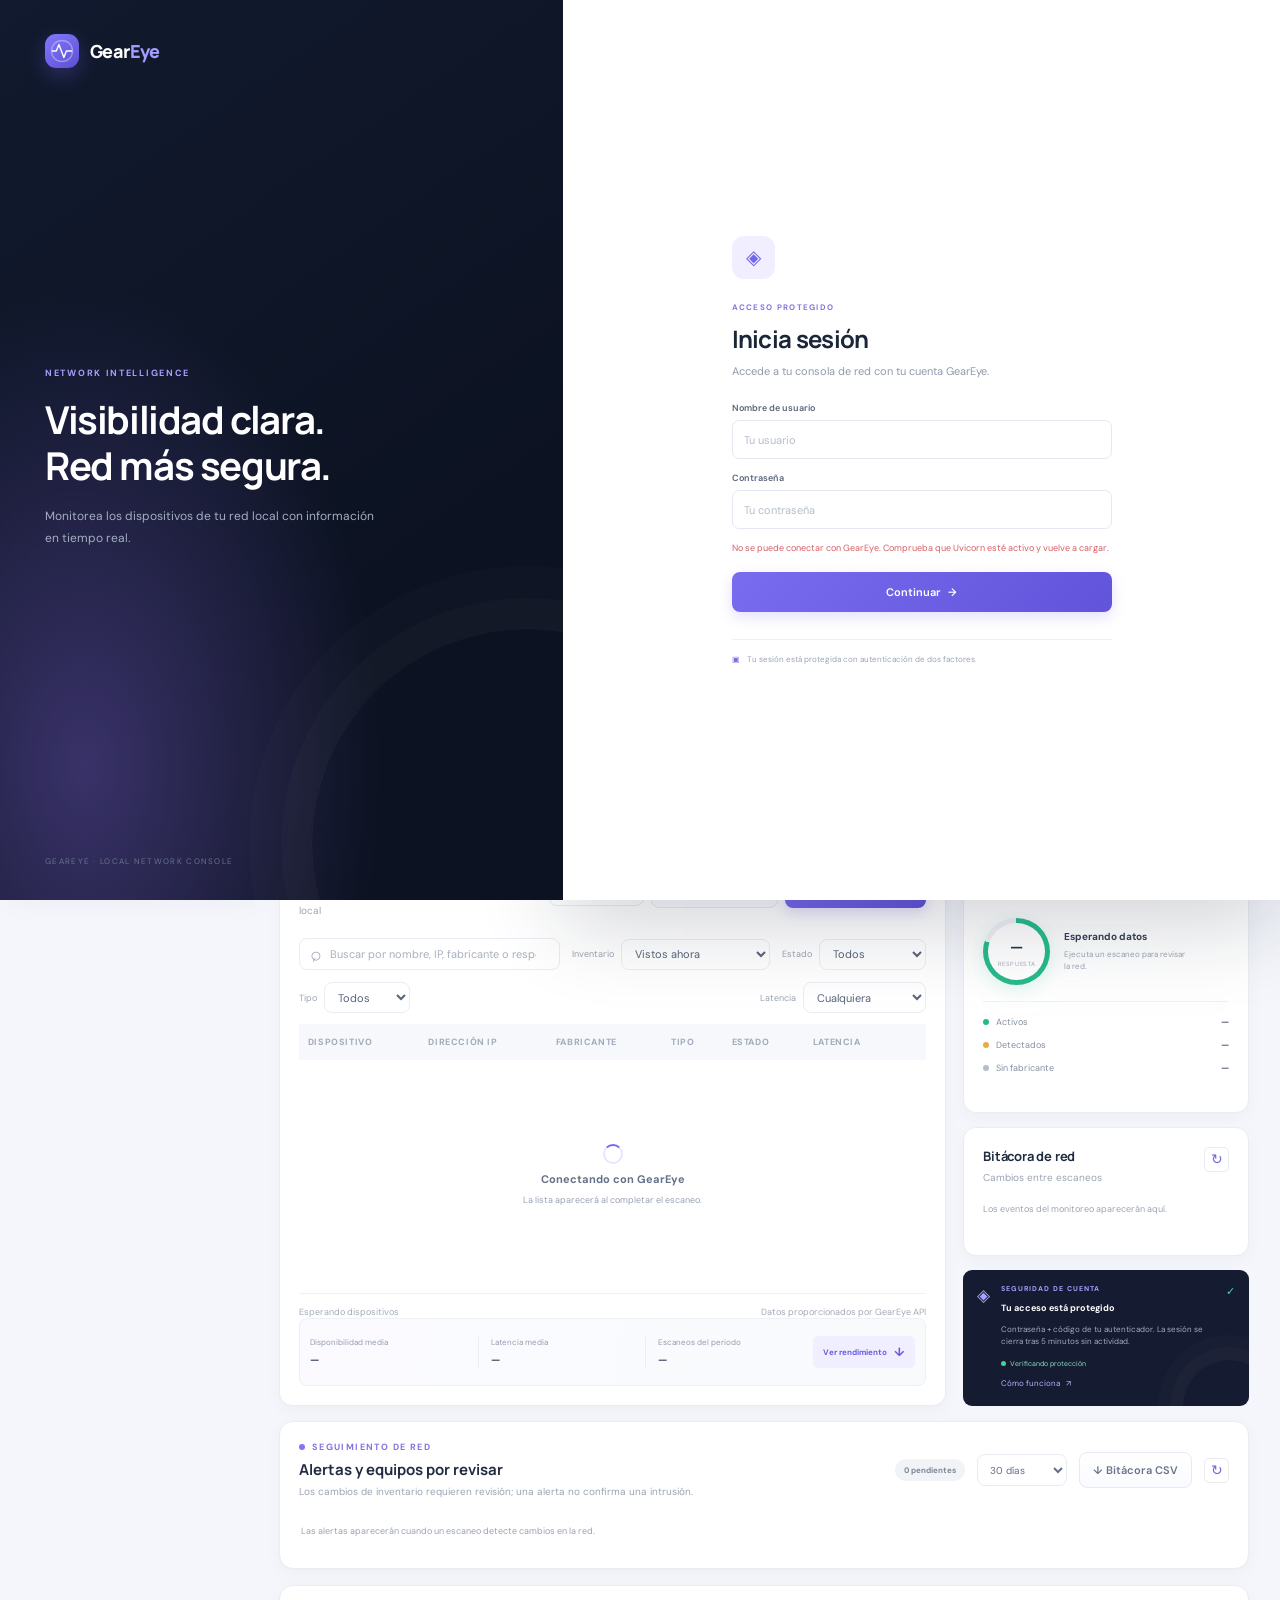
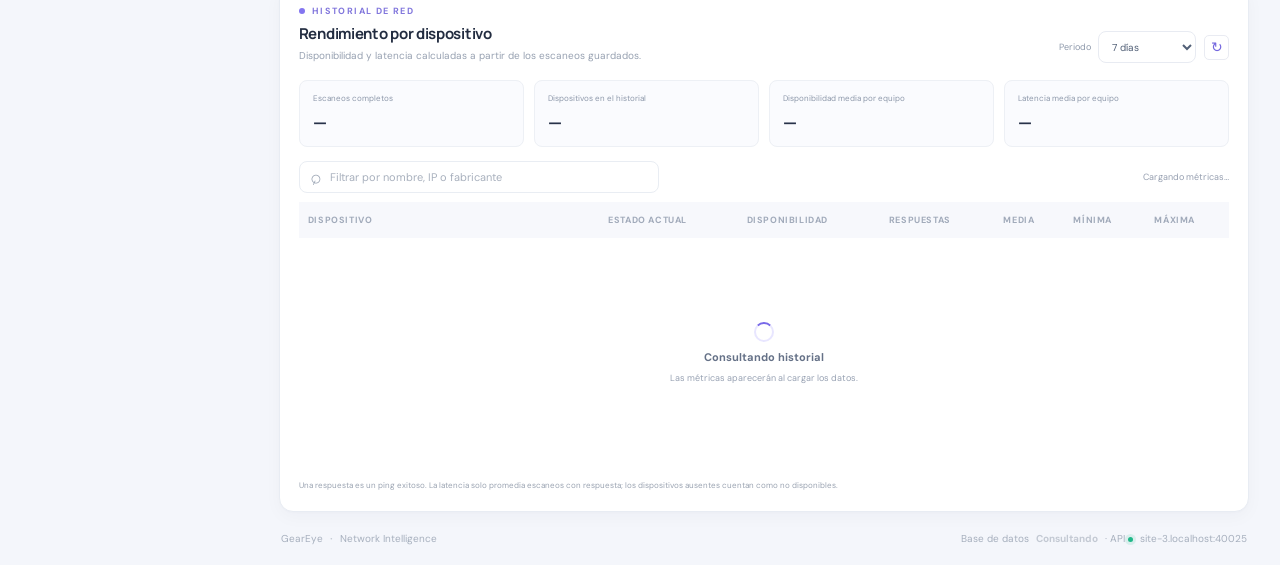
==== Frontend/index.html @ 8e962782 "Implementar autenticacion, historial y frontend" ====
<!doctype html>
<html lang="es">
  <head>
    <meta charset="UTF-8" />
    <meta name="viewport" content="width=device-width, initial-scale=1.0" />
    <meta name="theme-color" content="#0b1220" />
    <title>GearEye — Network Operations</title>
    <link rel="preconnect" href="https://fonts.googleapis.com" />
    <link rel="preconnect" href="https://fonts.gstatic.com" crossorigin />
    <link href="https://fonts.googleapis.com/css2?family=DM+Sans:wght@400;500;600;700&family=Manrope:wght@400;500;600;700;800&display=swap" rel="stylesheet" />
    <link rel="stylesheet" href="styles.css" />
  </head>
  <body>
    <div class="app-shell">
      <aside class="sidebar">
        <a class="brand" href="#" aria-label="GearEye inicio">
          <span class="brand-mark"><svg viewBox="0 0 32 32" aria-hidden="true"><path d="M4 16h5l3.2-8 6.1 16 3.1-8H28"/><circle cx="16" cy="16" r="13"/></svg></span>
          <span class="brand-name">Gear<span>Eye</span><small>NETWORK INTELLIGENCE</small></span>
        </a>
        <div class="workspace-label">ENTORNO ACTUAL</div>
        <nav class="navigation" aria-label="Navegación principal">
          <a class="nav-item active" href="#overview"><span class="nav-icon"><svg viewBox="0 0 24 24" aria-hidden="true"><rect x="3" y="3" width="7" height="7" rx="1.5"/><rect x="14" y="3" width="7" height="7" rx="1.5"/><rect x="3" y="14" width="7" height="7" rx="1.5"/><rect x="14" y="14" width="7" height="7" rx="1.5"/></svg></span>Red local</a>
          <a class="nav-item" href="#topology"><span class="nav-icon"><svg viewBox="0 0 24 24" aria-hidden="true"><circle cx="12" cy="5" r="2.5"/><circle cx="5" cy="19" r="2.5"/><circle cx="19" cy="19" r="2.5"/><path d="m11 7-5 9m7-9 5 9M8 19h8"/></svg></span>Topología</a>
          <a class="nav-item" href="#devices"><span class="nav-icon"><svg viewBox="0 0 24 24" aria-hidden="true"><rect x="3" y="4" width="18" height="13" rx="2"/><path d="M8 21h8m-4-4v4"/></svg></span>Dispositivos<span class="nav-count" id="nav-total">—</span></a>
          <a class="nav-item" href="#performance"><span class="nav-icon"><svg viewBox="0 0 24 24" aria-hidden="true"><path d="M3 17h4l3-9 4 12 3-8h4"/></svg></span>Rendimiento</a>
          <a class="nav-item" href="#alerts"><span class="nav-icon"><svg viewBox="0 0 24 24" aria-hidden="true"><path d="M18 8a6 6 0 0 0-12 0c0 7-3 7-3 9h18c0-2-3-2-3-9m-8 12h4"/></svg></span>Alertas<span class="nav-count" id="nav-alerts">0</span></a>
          <a class="nav-item" href="#security"><span class="nav-icon"><svg viewBox="0 0 24 24" aria-hidden="true"><path d="M12 3 20 6v5c0 5-3.4 8.4-8 10-4.6-1.6-8-5-8-10V6l8-3Z"/><path d="m9 12 2 2 4-4"/></svg></span>Seguridad</a>
        </nav>
        <div class="sidebar-bottom">
          <div class="help-card"><div class="help-icon">✳</div><strong>¿Primera vez aquí?</strong><p>Aprende a iniciar sesión, escanear la red y leer los resultados.</p><a href="/manual/" target="_blank" rel="noreferrer">Abrir manual de usuario <span>↗</span></a></div>
          <div class="profile"><div class="avatar" id="profile-avatar">GE</div><div class="profile-copy"><strong>Administrador</strong><span>Sesión protegida</span></div><span class="profile-status" title="Cuenta activa" aria-label="Cuenta activa"></span></div>
        </div>
      </aside>

      <main class="main-content" id="overview">
        <header class="topbar"><div class="breadcrumbs">GearEye <span>/</span> <strong>Red local</strong></div><div class="topbar-actions"><div class="connection"><i></i><span id="connection-label">Verificando servicio</span></div><div class="session-countdown" id="session-countdown" hidden aria-live="polite"><span class="session-countdown-dot"></span><span>La sesión vence en</span><strong id="session-countdown-value">05:00</strong></div><div class="top-avatar" id="top-avatar">GE</div><button class="logout-button" id="logout-button">Cerrar sesión</button></div></header>
        <section class="page-heading"><div><div class="eyebrow"><span class="eyebrow-dot"></span>MONITOREO LOCAL</div><h1>Tu red, de un vistazo</h1><p class="subtitle">GearEye explora la subred local del equipo donde está ejecutándose.</p></div><div class="heading-actions"><span class="updated" id="last-updated">Sin actualizar</span><button class="button button-primary" id="scan-button"><span class="scan-icon" aria-hidden="true"><svg viewBox="0 0 24 24"><path d="M20 7v5h-5M4 17v-5h5"/><path d="M5.6 9A7 7 0 0 1 18 6l2 6M4 12l2 6a7 7 0 0 0 12.4-3"/></svg></span><span id="scan-button-label">Escanear red</span></button></div></section>

        <section class="monitor-controls" aria-label="Control de monitoreo"><div class="monitor-copy"><span class="monitor-indicator" id="monitor-indicator"></span><div><strong id="monitor-state">Monitoreo pausado</strong><span id="monitor-caption">Escaneo manual</span></div></div><label class="interval-control">Intervalo<select id="scan-interval" aria-label="Intervalo de escaneo"><option value="1">Cada minuto</option><option value="5" selected>Cada 5 minutos</option><option value="15">Cada 15 minutos</option><option value="30">Cada 30 minutos</option></select></label><details class="monitor-settings"><summary>Configurar alertas</summary><div class="monitor-settings-popover"><label>Umbral de latencia (ms)<input id="latency-threshold" type="number" min="10" max="10000" step="10" value="300" /></label><label class="setting-check"><input id="alert-new-devices" type="checkbox" checked /> Avisar equipos nuevos</label><label class="setting-check"><input id="alert-offline-devices" type="checkbox" checked /> Avisar equipos ausentes</label><button class="button button-primary" id="save-alert-settings" type="button">Guardar configuración</button></div></details><button class="button button-secondary" id="monitor-toggle">Activar monitoreo</button></section>

        <section class="metric-grid" aria-label="Resumen de red">
          <article class="metric-card"><div class="metric-top"><span>Dispositivos detectados</span><span class="metric-icon violet">⌘</span></div><div class="metric-value" id="metric-total">—</div><div class="metric-foot"><span class="metric-dot violet-dot"></span><span>En el rango de red local</span></div></article>
          <article class="metric-card"><div class="metric-top"><span>Activos</span><span class="metric-icon green">↗</span></div><div class="metric-value" id="metric-active">—</div><div class="metric-foot"><span class="metric-dot green-dot"></span><span>Responden al ping</span></div></article>
          <article class="metric-card"><div class="metric-top"><span>Detectados</span><span class="metric-icon amber">⌁</span></div><div class="metric-value" id="metric-detected">—</div><div class="metric-foot"><span class="metric-dot amber-dot"></span><span>Presentes en tabla ARP</span></div></article>
          <article class="metric-card"><div class="metric-top"><span>Latencia media</span><span class="metric-icon blue">◷</span></div><div class="metric-value"><span id="metric-latency">—</span><small>ms</small></div><div class="metric-foot"><span class="metric-dot blue-dot"></span><span>Equipos que respondieron</span></div></article>
        </section>

        <section class="panel topology-panel" id="topology" aria-labelledby="topology-title">
          <div class="topology-heading"><div><span class="eyebrow"><span class="eyebrow-dot"></span>VISTA LÓGICA</span><h2 id="topology-title">Mapa de topología</h2><p>Puerta de enlace y dispositivos detectados en esta subred.</p></div><div class="topology-meta"><span class="topology-subnet" id="topology-subnet">Subred no disponible</span><span class="topology-total" id="topology-total">0 nodos</span></div></div>
          <div class="topology-legend"><span><i class="legend-dot active-dot"></i>Activo</span><span><i class="legend-dot detected-dot"></i>Detectado</span><span><i class="legend-dot unknown-dot"></i>Sin respuesta</span></div>
          <div class="topology-canvas" id="topology-canvas"><svg class="topology-links" id="topology-links" aria-hidden="true"></svg><div class="topology-root"><button class="topology-node topology-gateway" id="gateway-node" type="button"></button></div><div class="topology-nodes" id="topology-nodes"><div class="topology-empty">Ejecuta un escaneo para construir el mapa de la red.</div></div></div>
          <div class="topology-note"><span>i</span> Las líneas muestran una relación lógica de referencia desde el gateway; GearEye no identifica conexiones físicas ni puertos de switches.</div>
        </section>

        <section class="content-grid">
          <article class="panel device-panel" id="devices">
            <div class="panel-heading"><div><h2>Inventario de dispositivos</h2><p id="inventory-caption">Equipos encontrados en el último escaneo local</p></div><div class="report-actions"><label class="report-period">Informe<select id="report-period" aria-label="Periodo del informe"><option value="1">24 horas</option><option value="7" selected>7 días</option><option value="30">30 días</option></select></label><button class="button button-secondary" id="export-button">↓ <span>Inventario CSV</span></button><button class="button button-primary" id="report-button">⇩ <span>Informe completo</span></button></div></div>
            <div class="table-toolbar"><label class="search-box"><span>⌕</span><input id="search-input" type="search" placeholder="Buscar por nombre, IP, fabricante o responsable" /></label><div class="filter-wrap inventory-scope"><span class="filter-label">Inventario</span><select id="inventory-scope" aria-label="Tipo de inventario"><option value="actual">Vistos ahora</option><option value="conocidos">Historial conocido</option></select></div><div class="filter-wrap"><span class="filter-label">Estado</span><select id="status-filter" aria-label="Filtrar por estado"><option value="todos">Todos</option><option value="activo">Activo</option><option value="detectado">Detectado</option><option value="inactivo">Inactivo</option></select></div><div class="filter-wrap"><span class="filter-label">Tipo</span><select id="type-filter" aria-label="Filtrar por tipo"><option value="todos">Todos</option></select></div><div class="filter-wrap"><span class="filter-label">Latencia</span><select id="latency-filter" aria-label="Filtrar por latencia"><option value="todos">Cualquiera</option><option value="150">≥ 150 ms</option><option value="300">≥ 300 ms</option><option value="sin-respuesta">Sin respuesta</option></select></div></div>
            <div class="table-scroll"><table><thead><tr><th>DISPOSITIVO</th><th>DIRECCIÓN IP</th><th>FABRICANTE</th><th>TIPO</th><th>ESTADO</th><th id="inventory-measure-heading">LATENCIA</th><th></th></tr></thead><tbody id="device-rows"><tr><td colspan="7"><div class="empty-state"><span class="loader"></span><strong>Conectando con GearEye</strong><span>La lista aparecerá al completar el escaneo.</span></div></td></tr></tbody></table></div>
            <div class="table-footer"><span id="table-count">Esperando dispositivos</span><span>Datos proporcionados por GearEye API</span></div>
            <div class="performance-glance" aria-label="Resumen del rendimiento"><div><span>Disponibilidad media</span><strong id="glance-availability">—</strong></div><div><span>Latencia media</span><strong id="glance-latency">—</strong></div><div><span>Escaneos del periodo</span><strong id="glance-scans">—</strong></div><a href="#performance">Ver rendimiento <span>↓</span></a></div>
          </article>

          <aside class="right-column">
            <article class="panel network-panel"><div class="panel-heading compact"><div><h2>Disponibilidad</h2><p>Respuesta al ping en el último escaneo</p></div><span class="health-check">✓</span></div><div class="health-score"><div class="score-ring"><div><strong id="health-score">—</strong><span>RESPUESTA</span></div></div><div class="health-copy"><strong id="health-title">Esperando datos</strong><span id="health-caption">Ejecuta un escaneo para revisar la red.</span></div></div><div class="health-breakdown"><div><span><i class="legend-dot active-dot"></i>Activos</span><strong id="health-active">—</strong></div><div><span><i class="legend-dot detected-dot"></i>Detectados</span><strong id="health-detected">—</strong></div><div><span><i class="legend-dot unknown-dot"></i>Sin fabricante</span><strong id="health-unknown">—</strong></div></div></article>
            <article class="panel activity-panel"><div class="panel-heading compact"><div><h2>Bitácora de red</h2><p>Cambios entre escaneos</p></div><button class="history-reload" id="events-reload" title="Actualizar eventos" aria-label="Actualizar eventos">↻</button></div><div class="activity-list" id="activity-list"><div class="activity-empty">Los eventos del monitoreo aparecerán aquí.</div></div></article>
            <article class="security-card secured" id="security"><div class="security-symbol">◈</div><div><span class="security-kicker">SEGURIDAD DE CUENTA</span><strong>Tu acceso está protegido</strong><p>Contraseña + código de tu autenticador. La sesión se cierra tras 5 minutos sin actividad.</p><span class="security-status"><i></i><span id="security-status-text">Verificando protección</span></span><a class="security-more" href="/manual/#seguridad" target="_blank" rel="noreferrer">Cómo funciona <span>↗</span></a></div><span class="security-arrow">✓</span></article>
          </aside>
        </section>
        <section class="panel alert-center" id="alerts" aria-labelledby="alerts-title">
          <div class="alert-heading"><div><span class="eyebrow"><span class="eyebrow-dot"></span>SEGUIMIENTO DE RED</span><h2 id="alerts-title">Alertas y equipos por revisar</h2><p>Los cambios de inventario requieren revisión; una alerta no confirma una intrusión.</p></div><div class="alert-heading-actions"><span class="alert-count" id="alert-count">0 pendientes</span><label class="alert-export-period"><span class="sr-only">Periodo de exportación</span><select id="events-period" aria-label="Periodo de la bitácora"><option value="7">7 días</option><option value="30" selected>30 días</option><option value="90">90 días</option><option value="180">180 días</option></select></label><button class="button button-secondary" id="events-export">↓ Bitácora CSV</button><button class="history-reload" id="alerts-reload" title="Actualizar alertas" aria-label="Actualizar alertas">↻</button></div></div>
          <div class="alert-list" id="alert-list"><div class="alert-empty">Las alertas aparecerán cuando un escaneo detecte cambios en la red.</div></div>
        </section>
        <section class="panel performance-panel" id="performance" aria-labelledby="performance-title">
          <div class="performance-heading"><div><span class="eyebrow"><span class="eyebrow-dot"></span>HISTORIAL DE RED</span><h2 id="performance-title">Rendimiento por dispositivo</h2><p>Disponibilidad y latencia calculadas a partir de los escaneos guardados.</p></div><div class="performance-controls"><label class="performance-period">Periodo<select id="performance-period" aria-label="Periodo del rendimiento"><option value="1">24 horas</option><option value="7" selected>7 días</option><option value="30">30 días</option></select></label><button class="history-reload" id="performance-reload" title="Actualizar rendimiento" aria-label="Actualizar rendimiento">↻</button></div></div>
          <div class="performance-summary"><div><span>Escaneos completos</span><strong id="performance-scans">—</strong></div><div><span>Dispositivos en el historial</span><strong id="performance-devices">—</strong></div><div><span>Disponibilidad media por equipo</span><strong id="performance-availability">—</strong></div><div><span>Latencia media por equipo</span><strong id="performance-latency">—</strong></div></div>
          <div class="performance-toolbar"><label class="search-box"><span>⌕</span><input id="performance-search" type="search" placeholder="Filtrar por nombre, IP o fabricante" aria-label="Filtrar rendimiento por dispositivo" /></label><span class="performance-count" id="performance-count">Cargando métricas…</span></div>
          <div class="table-scroll performance-table-scroll"><table class="performance-table"><thead><tr><th>DISPOSITIVO</th><th>ESTADO ACTUAL</th><th>DISPONIBILIDAD</th><th>RESPUESTAS</th><th>MEDIA</th><th>MÍNIMA</th><th>MÁXIMA</th></tr></thead><tbody id="performance-rows"><tr><td colspan="7"><div class="empty-state"><span class="loader"></span><strong>Consultando historial</strong><span>Las métricas aparecerán al cargar los datos.</span></div></td></tr></tbody></table></div>
          <div class="performance-note">Una respuesta es un ping exitoso. La latencia solo promedia escaneos con respuesta; los dispositivos ausentes cuentan como no disponibles.</div>
        </section>
        <footer class="footer"><span>GearEye <b>·</b> Network Intelligence</span><span>Base de datos <b id="storage-label">Consultando</b> · API <i></i> <span id="footer-api">127.0.0.1:8000</span></span></footer>
      </main>
    </div>
    <section class="auth-gate" id="auth-gate" hidden aria-modal="true" role="dialog" aria-labelledby="auth-title"><div class="auth-art"><div class="auth-art-brand"><span class="brand-mark"><svg viewBox="0 0 32 32" aria-hidden="true"><path d="M4 16h5l3.2-8 6.1 16 3.1-8H28"/><circle cx="16" cy="16" r="13"/></svg></span><span>Gear<span>Eye</span></span></div><div class="auth-art-copy"><span>NETWORK INTELLIGENCE</span><h2>Visibilidad clara.<br />Red más segura.</h2><p>Monitorea los dispositivos de tu red local con información en tiempo real.</p></div><div class="auth-art-foot">GEAREYE · LOCAL NETWORK CONSOLE</div></div><div class="auth-form-side"><div class="auth-form-wrap"><div class="auth-mobile-brand"><span class="brand-mark"><svg viewBox="0 0 32 32" aria-hidden="true"><path d="M4 16h5l3.2-8 6.1 16 3.1-8H28"/><circle cx="16" cy="16" r="13"/></svg></span><span>Gear<span>Eye</span></span></div><div class="auth-lock">◈</div><span class="auth-eyebrow">ACCESO PROTEGIDO</span><h1 id="auth-title">Verificando acceso</h1><p class="auth-description" id="auth-description">Conectando con el servicio de autenticación.</p><div id="auth-stage"></div><div class="auth-footnote"><span>▣</span> Tu sesión está protegida con autenticación de dos factores.</div></div></div></section>
    <section class="session-expired" id="session-expired" hidden aria-modal="true" role="dialog" aria-labelledby="expired-title"><div class="expired-card"><div class="expired-icon"><svg viewBox="0 0 48 48" aria-hidden="true"><circle cx="24" cy="24" r="19"/><path d="M24 13v12l8 5"/></svg></div><span class="expired-eyebrow">SESIÓN FINALIZADA</span><h1 id="expired-title">Tu sesión ha caducado</h1><p>Por seguridad, cerramos tu acceso después de 5 minutos sin actividad. Inicia sesión para volver a tu espacio de trabajo.</p><button class="button button-primary expired-return" id="expired-return"><span>Volver al inicio de sesión</span><span aria-hidden="true">→</span></button><span class="expired-foot"><i></i> Tus dispositivos e historial siguen guardados</span></div></section>
    <div class="toast" id="toast" role="status"></div>
    <dialog class="detail-dialog" id="detail-dialog">
      <div class="dialog-top"><div><span class="eyebrow">DETALLE DEL DISPOSITIVO</span><h2 id="detail-title">Dispositivo</h2></div><button class="icon-button close-dialog" aria-label="Cerrar">×</button></div>
      <div class="detail-status" id="detail-status"></div>
      <div class="detail-grid" id="detail-grid"></div>
      <div class="trust-control" id="trust-control"></div>
      <section class="asset-notes"><div class="history-heading"><div><h3>Responsable y notas</h3><p>Información operativa local para este equipo</p></div></div><label>Responsable<input id="device-owner" type="text" maxlength="120" placeholder="Persona o área responsable" /></label><label>Notas<textarea id="device-notes" maxlength="2000" rows="3" placeholder="Ubicación, función o información útil"></textarea></label><button class="button button-secondary" id="save-device-notes">Guardar datos</button></section>
      <section class="history-panel"><div class="history-heading"><div><h3>Historial de latencia</h3><p>Respuestas registradas en escaneos completos</p></div><button class="history-reload" id="history-reload" title="Actualizar historial" aria-label="Actualizar historial">↻</button></div><div id="history-count" class="history-count">—</div><div id="latency-chart" class="latency-chart"><div class="history-empty">Cargando historial…</div></div><div class="history-summary" id="history-summary"></div></section>
      <div class="diagnostic-box" id="diagnostic-box"><div class="diagnostic-heading">✳ Diagnóstico</div><div id="diagnostic-content">Consultando diagnóstico…</div></div>
      <section class="advanced-panel"><div class="advanced-heading"><div><h3>Diagnóstico avanzado</h3><p>Ping repetido, puertos TCP conocidos y ruta local.</p></div><button class="button button-secondary" id="advanced-run">Ejecutar pruebas</button></div><div class="advanced-results" id="advanced-results">Estas comprobaciones solo se ejecutan cuando las solicitas.</div></section>
      <div class="dialog-actions"><button class="button button-secondary close-dialog">Cerrar</button><button class="button button-primary" id="detail-refresh">↻ Actualizar diagnóstico</button></div>
    </dialog>
    <script src="app.js"></script>
  </body>
</html>
---- Frontend/styles.css ----
﻿:root{font-family:"DM Sans",sans-serif;color:#172033;background:#f5f7fb;font-synthesis:none;text-rendering:optimizeLegibility;--ink:#172033;--muted:#8791a5;--line:#e9edf4;--navy:#0c1424;--purple:#6f61e8;--green:#20b889;--amber:#e9a33a;--blue:#4583e7}*{box-sizing:border-box}body{margin:0;min-width:360px;min-height:100vh}.app-shell{min-height:100vh}.sidebar{width:248px;position:fixed;inset:0 auto 0 0;background:var(--navy);color:#a4aec2;padding:25px 16px 17px;display:flex;flex-direction:column;z-index:3}.brand{height:46px;display:flex;align-items:center;gap:11px;padding:0 8px;text-decoration:none;color:white}.brand-mark{width:34px;height:34px;border-radius:11px;background:#7265e9;display:grid;place-items:center;box-shadow:0 5px 16px #6f61e850}.brand-mark svg{width:26px;fill:none;stroke:#fff;stroke-width:1.7;stroke-linecap:round;stroke-linejoin:round}.brand-mark svg circle{opacity:.35}.brand-name{font:800 17px Manrope,sans-serif;letter-spacing:-.6px}.brand-name>span{color:#a59dff}.brand-name small{display:block;color:#718098;font:600 8px "DM Sans",sans-serif;letter-spacing:1.5px;margin-top:2px}.workspace-label{font-size:9px;font-weight:700;letter-spacing:1.4px;color:#647188;margin:43px 9px 13px}.navigation{display:grid;gap:5px}.nav-item{height:42px;display:flex;align-items:center;gap:12px;padding:0 11px;text-decoration:none;color:#9eaac0;font-size:12px;font-weight:500;border-radius:8px;transition:.18s}.nav-item:hover{background:#ffffff0b;color:#fff}.nav-item.active{background:#282842;color:white;box-shadow:inset 2px 0 #9388ff}.nav-icon{width:19px;font-size:17px;text-align:center;color:#838eaa}.active .nav-icon{color:#a69cff}.nav-count{margin-left:auto;background:#ffffff10;padding:3px 7px;border-radius:20px;font-size:10px;color:#c7cde0}.sidebar-bottom{margin-top:auto}.help-card{background:#131e33;border:1px solid #ffffff0c;border-radius:11px;padding:14px 13px;margin:0 1px 18px}.help-icon{color:#a89eff;font-size:17px;margin-bottom:9px}.help-card strong{display:block;color:#e2e7f1;font-size:11px}.help-card p{font-size:10px;color:#8491a7;line-height:1.55;margin:6px 0 11px}.help-card a{font-size:10px;text-decoration:none;color:#aaa1ff;font-weight:600}.help-card a span{float:right}.profile{border-top:1px solid #ffffff12;padding:15px 6px 0;display:flex;align-items:center;gap:9px}.avatar,.top-avatar{width:31px;height:31px;display:grid;place-items:center;border-radius:50%;font-size:10px;font-weight:700;color:#dcd8ff;background:#38335e;border:1px solid #655ab1}.profile-copy{display:grid;gap:3px;flex:1}.profile-copy strong{font-size:10px;color:#e1e6f0}.profile-copy span{font-size:9px;color:#79869f}.icon-button{border:0;background:transparent;color:#97a2b8;font-size:19px;cursor:pointer}.main-content{margin-left:248px;padding:0 34px 20px;max-width:1800px}.topbar{height:64px;display:flex;align-items:center;justify-content:space-between;border-bottom:1px solid var(--line)}.breadcrumbs{font-size:11px;color:#9aa3b3}.breadcrumbs span{margin:0 9px;color:#c5cad5}.breadcrumbs strong{color:#59647a;font-weight:600}.topbar-actions{display:flex;align-items:center;gap:20px}.connection{font-size:10px;color:#7c879b;display:flex;align-items:center;gap:7px}.connection i,.footer i{width:7px;height:7px;border-radius:50%;background:#f1ae46;display:inline-block;box-shadow:0 0 0 3px #f1ae4620}.connection.online i,.footer i{background:#20b889;box-shadow:0 0 0 3px #20b88920}.notification{font-size:16px;position:relative}.notification b{position:absolute;right:1px;top:2px;width:5px;height:5px;background:#ef7377;border:1px solid #f5f7fb;border-radius:50%}.top-avatar{color:#6f61e8;background:#eceaff;border:0}.page-heading{display:flex;justify-content:space-between;align-items:flex-end;padding:27px 0 21px}.eyebrow{font-size:9px;font-weight:700;letter-spacing:1.4px;color:#8176dc;display:flex;align-items:center;gap:7px}.eyebrow-dot{width:6px;height:6px;border-radius:50%;background:#8375f0}.page-heading h1{font:700 25px Manrope,sans-serif;letter-spacing:-.8px;color:#172033;margin:8px 0 5px}.subtitle{font-size:11px;color:#909bad;margin:0}.heading-actions{display:flex;align-items:center;gap:15px}.updated{font-size:10px;color:#9aa4b5}.button{border:0;border-radius:7px;height:34px;padding:0 13px;display:inline-flex;align-items:center;justify-content:center;gap:7px;font:600 10px "DM Sans",sans-serif;cursor:pointer;transition:.16s}.button-primary{background:#6f61e8;color:#fff;box-shadow:0 4px 12px #6f61e82b}.button-primary:hover{background:#5e50d2;transform:translateY(-1px)}.button-secondary{background:#fff;color:#68748a;border:1px solid #e7eaf1}.button-secondary:hover{border-color:#cbd1df;color:#424c61}.scan-icon{font-size:15px}.button.loading .scan-icon{animation:spin 1s linear infinite}@keyframes spin{to{transform:rotate(360deg)}}.metric-grid{display:grid;grid-template-columns:repeat(4,minmax(0,1fr));gap:14px}.metric-card,.panel{background:#fff;border:1px solid #ebeff5;border-radius:10px;box-shadow:0 3px 12px #29375605}.metric-card{height:132px;padding:15px 16px;position:relative;overflow:hidden}.metric-top{display:flex;justify-content:space-between;align-items:center;font-size:10px;color:#8b96a9;font-weight:500}.metric-icon{width:25px;height:25px;border-radius:7px;display:grid;place-items:center;font-size:14px}.violet{background:#f0eeff;color:#7163e5}.green{background:#e8f8f2;color:#25aa83}.amber{background:#fff5e5;color:#dc9b34}.blue{background:#eaf2ff;color:#4b82da}.metric-value{font:700 25px Manrope,sans-serif;color:#1b2539;letter-spacing:-.8px;margin-top:7px}.metric-value small{font:500 10px "DM Sans",sans-serif;color:#9ba4b2;margin-left:4px;letter-spacing:0}.metric-foot{display:flex;align-items:center;gap:6px;margin-top:5px;font-size:9px;color:#9aa4b3}.metric-dot{width:6px;height:6px;border-radius:50%}.violet-dot{background:#8375ef}.green-dot{background:#28bd90}.amber-dot{background:#e9ac4d}.blue-dot{background:#5792ee}.metric-spark{height:28px;position:absolute;bottom:12px;right:14px;display:flex;align-items:end;gap:3px;opacity:.55}.metric-spark i{display:block;width:3px;border-radius:3px}.metric-spark i:nth-child(1){height:28%}.metric-spark i:nth-child(2){height:42%}.metric-spark i:nth-child(3){height:37%}.metric-spark i:nth-child(4){height:62%}.metric-spark i:nth-child(5){height:49%}.metric-spark i:nth-child(6){height:76%}.metric-spark i:nth-child(7){height:59%}.metric-spark i:nth-child(8){height:83%}.metric-spark i:nth-child(9){height:65%}.metric-spark i:nth-child(10){height:94%}.metric-spark i:nth-child(11){height:71%}.metric-spark i:nth-child(12){height:100%}.spark-violet i{background:#9b91f5}.spark-green i{background:#60d4b1}.spark-amber i{background:#f2c36f}.spark-blue i{background:#80acef}.content-grid{display:grid;grid-template-columns:minmax(0,1fr) 286px;gap:15px;margin-top:17px;align-items:start}.panel{padding:17px}.device-panel{min-width:0}.panel-heading{display:flex;justify-content:space-between;align-items:center}.panel-heading h2{font:700 13px Manrope,sans-serif;color:#222c40;margin:0;letter-spacing:-.2px}.panel-heading p{font-size:9px;color:#9aa4b4;margin:5px 0 0}.panel-heading.compact{align-items:flex-start}.panel-heading.compact h2{font-size:12px}.table-toolbar{display:flex;align-items:center;justify-content:space-between;margin:18px 0 11px;gap:12px}.search-box{height:32px;border:1px solid #e9edf3;border-radius:6px;display:flex;align-items:center;gap:8px;padding:0 9px;width:min(330px,65%);color:#9aa4b3}.search-box>span{font-size:19px;line-height:1;transform:rotate(-20deg)}.search-box input{width:100%;border:0;outline:0;font:10px "DM Sans",sans-serif;color:#3b4559;background:transparent}.search-box input::placeholder{color:#a8b0bd}.filter-wrap{display:flex;align-items:center;gap:7px;color:#9aa3b3;font-size:9px}.filter-wrap select{height:31px;min-width:95px;border:1px solid #e9edf3;background:#fff;border-radius:6px;padding:0 23px 0 9px;color:#58647a;font:10px "DM Sans",sans-serif;outline:0}.table-scroll{overflow:auto}table{width:100%;border-collapse:collapse;white-space:nowrap}thead{background:#f8f9fc}th{text-align:left;height:31px;padding:0 9px;color:#a1aaba;font-size:8px;letter-spacing:.45px;font-weight:700}td{height:47px;padding:0 9px;border-bottom:1px solid #f0f2f6;color:#59657a;font-size:9px}tbody tr{transition:background .15s;cursor:pointer}tbody tr:hover{background:#fafaff}tbody tr:last-child td{border-bottom:0}.device-cell{display:flex;align-items:center;gap:9px;min-width:155px}.device-avatar{width:27px;height:27px;border-radius:7px;display:grid;place-items:center;font-size:12px;background:#f0efff;color:#7869e8}.device-avatar.router{background:#eaf3ff;color:#4c83d8}.device-avatar.printer{background:#fff4e8;color:#d69a3a}.device-name{display:grid;gap:3px}.device-name strong{font-size:9px;font-weight:600;color:#3a455a;max-width:145px;overflow:hidden;text-overflow:ellipsis}.device-name span{font-size:8px;color:#a1aaba}.mono{font:9px "DM Sans",sans-serif;color:#727e91}.manufacturer{max-width:142px;overflow:hidden;text-overflow:ellipsis;display:inline-block;vertical-align:middle}.type-chip{font-size:8px;color:#7c8798;background:#f3f5f8;border-radius:4px;padding:4px 6px;text-transform:capitalize}.status{display:inline-flex;align-items:center;gap:5px;font-size:8px;font-weight:600;text-transform:capitalize}.status:before{content:"";width:6px;height:6px;border-radius:50%;background:#26ba8c}.status.detectado:before{background:#e8aa48}.status.inactivo:before{background:#e4777e}.latency{font-size:9px;color:#647086}.row-action{border:0;color:#9ca6b6;background:none;font-size:16px;cursor:pointer}.table-footer{border-top:1px solid #eff1f6;padding-top:12px;margin-top:3px;display:flex;justify-content:space-between;color:#a0aaba;font-size:8px}.empty-state{height:230px;display:flex;flex-direction:column;align-items:center;justify-content:center;gap:8px;color:#98a2b3}.empty-state strong{font-size:11px;color:#657187}.empty-state span:last-child{font-size:9px}.loader{height:20px;width:20px;border:2px solid #e8e6ff;border-top-color:#7869e8;border-radius:50%;animation:spin .8s linear infinite}.right-column{display:grid;gap:14px}.network-panel{padding:16px}.health-check{width:23px;height:23px;display:grid;place-items:center;border-radius:7px;background:#e9f8f2;color:#29af86;font-size:13px}.health-score{display:flex;align-items:center;gap:14px;padding:18px 0 16px;border-bottom:1px solid #eff1f5}.score-ring{width:67px;height:67px;border-radius:50%;background:conic-gradient(#27ba8c 0deg,#27ba8c 288deg,#edf1f5 288deg);display:grid;place-items:center;position:relative}.score-ring:before{content:"";position:absolute;inset:5px;background:#fff;border-radius:50%}.score-ring>div{z-index:1;display:grid;text-align:center;gap:2px}.score-ring strong{font:700 17px Manrope,sans-serif;color:#273248}.score-ring span{font-size:6px;color:#a0a9b8;letter-spacing:.6px}.health-copy{display:grid;gap:5px}.health-copy strong{font-size:10px;color:#344056}.health-copy span{font-size:8px;color:#9ba5b4;line-height:1.5;max-width:125px}.health-breakdown{display:grid;gap:11px;padding-top:14px}.health-breakdown>div,.health-breakdown>div span{display:flex;align-items:center;justify-content:space-between}.health-breakdown>div span{justify-content:flex-start;gap:7px;font-size:9px;color:#8590a2}.health-breakdown strong{font-size:9px;color:#4f5b70}.legend-dot{width:6px;height:6px;border-radius:50%}.active-dot{background:#23b98a}.detected-dot{background:#e9aa48}.unknown-dot{background:#b5bdca}.activity-panel{padding:16px}.live-tag{font-size:7px;letter-spacing:.7px;color:#2baa81;background:#eaf8f3;border-radius:4px;padding:4px 6px;display:flex;gap:5px;align-items:center}.live-tag i{width:5px;height:5px;border-radius:50%;background:#21b788}.activity-list{display:grid;margin-top:12px}.activity-item{display:grid;grid-template-columns:23px 1fr;gap:9px;padding:9px 0;border-bottom:1px solid #f0f2f6}.activity-item:last-child{border:0}.activity-symbol{width:22px;height:22px;border-radius:6px;background:#f0efff;color:#786ae5;display:grid;place-items:center;font-size:10px}.activity-symbol.warn{background:#fff5e7;color:#dfa33f}.activity-text{font-size:8px;color:#748095;line-height:1.45}.activity-text strong{color:#4a566a;font-weight:600}.activity-time{display:block;color:#adb5c2;font-size:7px;margin-top:3px}.activity-empty{font-size:9px;color:#9ba5b4;padding:6px 0 2px}.security-card{background:#151b31;border-radius:9px;padding:14px;position:relative;display:flex;gap:11px;color:white;overflow:hidden}.security-card:after{content:"";width:92px;height:92px;border:1px solid #ffffff0b;border-radius:50%;position:absolute;right:-27px;bottom:-47px;box-shadow:0 0 0 12px #ffffff05,0 0 0 24px #ffffff03}.security-symbol{font-size:17px;color:#aaa0ff}.security-card>div:nth-child(2){display:grid;gap:5px}.security-kicker{font-size:7px;letter-spacing:1px;color:#a99fff;font-weight:700}.security-card strong{font-size:9px}.security-card p{font-size:8px;color:#a2abc0;line-height:1.5;margin:0;max-width:205px}.security-status{font-size:7px;color:#edc277;margin-top:3px}.security-status i{display:inline-block;width:5px;height:5px;border-radius:50%;background:#edb64f;margin-right:4px}.security-arrow{margin-left:auto;color:#a89fff;font-size:11px;z-index:1}.footer{display:flex;justify-content:space-between;padding:20px 2px 0;color:#a6afbd;font-size:8px}.footer b{margin:0 4px;color:#c3c9d3}.footer i{width:5px;height:5px;margin-right:4px}.detail-dialog{border:0;padding:22px;width:min(540px,calc(100% - 30px));border-radius:13px;box-shadow:0 20px 80px #121a2d35;color:var(--ink)}.detail-dialog::backdrop{background:#10182985;backdrop-filter:blur(3px)}.dialog-top{display:flex;justify-content:space-between;align-items:start}.dialog-top h2{font:700 18px Manrope,sans-serif;margin:7px 0 0}.close-dialog{font-size:22px}.detail-status{margin:15px 0 10px}.detail-grid{display:grid;grid-template-columns:1fr 1fr;gap:8px}.detail-item{padding:10px;background:#f7f8fb;border-radius:7px;min-width:0}.detail-item span{display:block;font-size:8px;color:#929daf;margin-bottom:5px}.detail-item strong{font-size:10px;color:#455167;overflow-wrap:anywhere}.diagnostic-box{margin-top:13px;padding:13px;border-radius:8px;background:#f5f4ff;color:#5b557e;font-size:10px;line-height:1.6}.diagnostic-heading{font-weight:700;color:#6458c2;margin-bottom:5px}.diagnostic-box p{margin:4px 0}.diagnostic-level{display:inline-block;background:#e5e2ff;color:#6659d1;padding:3px 7px;border-radius:4px;font-size:8px;font-weight:700;text-transform:uppercase}.dialog-actions{display:flex;justify-content:flex-end;gap:8px;margin-top:16px}.toast{position:fixed;bottom:20px;right:22px;background:#1e293b;color:#fff;padding:11px 15px;border-radius:8px;font-size:10px;box-shadow:0 8px 24px #121a2d25;opacity:0;transform:translateY(8px);pointer-events:none;transition:.2s;z-index:10}.toast.show{opacity:1;transform:translateY(0)}@media(max-width:1100px){.sidebar{width:215px}.main-content{margin-left:215px;padding-left:23px;padding-right:23px}.content-grid{grid-template-columns:minmax(0,1fr) 255px}.metric-grid{gap:10px}.metric-card{padding:13px}}@media(max-width:850px){.sidebar{width:64px;padding:20px 9px}.brand{padding:0 5px}.brand-name,.workspace-label,.nav-item:not(.active),.nav-item.active{font-size:0}.brand{gap:0}.brand-mark{flex:none}.navigation{margin-top:34px}.nav-item{font-size:0!important;justify-content:center;padding:0}.nav-icon{font-size:17px}.sidebar .nav-count,.sidebar-bottom .help-card,.profile-copy,.profile .icon-button{display:none}.profile{justify-content:center;padding:13px 0 0}.main-content{margin-left:64px;padding:0 17px 18px}.content-grid{grid-template-columns:1fr}.right-column{grid-template-columns:repeat(2,minmax(0,1fr))}.security-card{grid-column:1/-1}.metric-grid{grid-template-columns:repeat(2,minmax(0,1fr))}.device-panel{grid-row:1}.right-column{grid-row:2}}@media(max-width:560px){.topbar{height:55px}.breadcrumbs{font-size:9px}.topbar-actions{gap:11px}.connection{font-size:0}.connection i{width:8px;height:8px}.page-heading{align-items:start;gap:12px;padding:22px 0 17px;flex-direction:column}.page-heading h1{font-size:22px}.heading-actions{width:100%;justify-content:space-between}.metric-card{height:121px;padding:12px}.metric-top{font-size:9px}.metric-value{font-size:22px}.metric-spark{opacity:.35}.right-column{grid-template-columns:1fr}.security-card{grid-column:auto}.panel{padding:13px}.panel-heading h2{font-size:12px}.panel-heading p{font-size:8px}.panel-heading>.button{padding:0 8px}.panel-heading>.button span{display:none}.table-toolbar{align-items:stretch;flex-direction:column}.search-box{width:100%}.filter-wrap{justify-content:flex-end}.table-footer{font-size:7px}.updated{font-size:8px}.footer{font-size:7px}.detail-grid{gap:6px}.detail-dialog{padding:17px}}
.logout-button{background:#fff;border:1px solid #e8ebf2;border-radius:6px;color:#657087;padding:7px 9px;font:500 9px "DM Sans",sans-serif;cursor:pointer}.logout-button:hover{border-color:#cbcfe0;color:#463d9b}.auth-gate[hidden]{display:none}.auth-gate{position:fixed;inset:0;z-index:20;display:grid;grid-template-columns:minmax(300px,.88fr) 1.12fr;background:#fff}.auth-art{background:radial-gradient(ellipse at 15% 85%,#393269 0,transparent 44%),linear-gradient(145deg,#111a2e,#0c1221 68%);color:#fff;padding:34px 8%;display:flex;flex-direction:column;position:relative;overflow:hidden}.auth-art:after{content:"";position:absolute;width:430px;height:430px;border:1px solid #ffffff0c;border-radius:50%;right:-180px;bottom:-160px;box-shadow:0 0 0 30px #ffffff04,0 0 0 62px #ffffff03}.auth-art-brand,.auth-mobile-brand{display:flex;align-items:center;gap:11px;font:800 18px Manrope,sans-serif;letter-spacing:-.6px}.auth-art-brand>span:last-child>span,.auth-mobile-brand>span:last-child>span{color:#a59dff}.auth-art-copy{margin:auto 0;position:relative;z-index:1;max-width:430px}.auth-art-copy>span{font-size:9px;letter-spacing:1.7px;color:#a89fff;font-weight:700}.auth-art-copy h2{font:700 clamp(27px,3vw,43px)/1.2 Manrope,sans-serif;letter-spacing:-1.4px;margin:17px 0}.auth-art-copy p{color:#a4aec1;font-size:12px;line-height:1.8;max-width:330px}.auth-art-foot{font-size:8px;letter-spacing:1.3px;color:#66738b;position:relative;z-index:1}.auth-form-side{display:grid;place-items:center;padding:35px 25px}.auth-form-wrap{width:min(380px,100%)}.auth-mobile-brand{display:none;color:#182238;margin-bottom:35px}.auth-lock{width:43px;height:43px;border-radius:12px;background:#f0eeff;color:#7466e8;display:grid;place-items:center;font-size:20px;margin-bottom:18px}.auth-eyebrow{font-size:8px;color:#8376df;letter-spacing:1.3px;font-weight:700}.auth-form-wrap h1{font:700 24px Manrope,sans-serif;letter-spacing:-.7px;margin:8px 0 7px;color:#1c2639}.auth-description{font-size:11px;line-height:1.65;color:#8f9aac;margin:0 0 22px}.auth-form{display:grid;gap:13px}.auth-field{display:grid;gap:6px}.auth-field label{font-size:9px;font-weight:600;color:#59657b}.auth-field input{height:39px;border:1px solid #e4e8f0;border-radius:7px;padding:0 11px;outline:0;font:11px "DM Sans",sans-serif;color:#263249}.auth-field input:focus{border-color:#897ced;box-shadow:0 0 0 3px #7565e914}.auth-field input::placeholder{color:#b4bdca}.auth-submit{height:40px;width:100%;margin-top:3px;font-size:11px}.auth-error{min-height:14px;color:#d45e66;font-size:9px;line-height:1.5}.auth-hint{padding:11px 12px;background:#f5f4ff;border-radius:7px;font-size:9px;line-height:1.65;color:#6d668e;overflow-wrap:anywhere}.auth-hint strong{display:block;color:#554b9c;margin-bottom:3px}.auth-secret{display:block;margin-top:7px;padding:9px;background:#fff;border:1px dashed #c9c2f3;border-radius:5px;font:600 13px monospace;letter-spacing:1.1px;color:#554b9c;user-select:all}.auth-footnote{border-top:1px solid #eef0f5;margin-top:27px;padding-top:14px;color:#9aa4b4;font-size:8px}.auth-footnote span{color:#7c70d9;margin-right:5px}.auth-secondary{background:transparent;border:0;color:#7669d8;font:600 9px "DM Sans",sans-serif;cursor:pointer;padding:5px}.auth-inline{display:flex;align-items:center;justify-content:space-between;margin-top:2px}.security-card.secured .security-status{color:#8edfc4}.security-card.secured .security-status i{background:#43d0a1}.security-card.secured .security-arrow{color:#52d2a7}@media(max-width:700px){.auth-gate{grid-template-columns:1fr}.auth-art{display:none}.auth-form-side{padding:25px}.auth-mobile-brand{display:flex}.auth-lock{margin-top:8px}.logout-button{padding:6px;font-size:8px}.topbar-actions{gap:9px}}
/* Polished motion, readable type, and accessible focus states */
.workspace-label{letter-spacing:1.15px}.nav-item{font-size:12px}.page-heading h1{font-size:27px}.subtitle{font-size:12px;line-height:1.6}.metric-top{font-size:11px}.panel-heading h2{font-size:14px}.panel-heading.compact h2{font-size:13px}th{font-size:9px}td{font-size:10px}.device-name strong{font-size:10px}.device-name span{font-size:9px}.type-chip,.status{font-size:9px}.metric-card,.panel{transition:box-shadow .22s ease,border-color .22s ease,transform .22s ease}.metric-card:hover{transform:translateY(-2px);box-shadow:0 10px 28px #2937560c;border-color:#e3e6f1}.panel:hover{border-color:#e3e6f1}.button:focus-visible,.nav-item:focus-visible,.search-box:focus-within,.filter-wrap select:focus-visible,.logout-button:focus-visible,.toc a:focus-visible{outline:3px solid #9388f155;outline-offset:2px}.topbar{animation:soft-in .45s both}.page-heading{animation:rise-in .5s .04s both}.metric-card{animation:rise-in .55s both}.metric-card:nth-child(2){animation-delay:.07s}.metric-card:nth-child(3){animation-delay:.14s}.metric-card:nth-child(4){animation-delay:.21s}.content-grid{animation:rise-in .6s .16s both}.auth-form-wrap{animation:rise-in .45s both}.auth-art-copy{animation:rise-in .65s .1s both}.auth-art:after{animation:ring-drift 22s ease-in-out infinite alternate}.score-ring{transition:background 1s ease}.status.active:before{animation:status-breathe 2.4s ease-in-out infinite}.security-card{transition:transform .2s ease,border-color .2s ease}.security-card:hover{transform:translateY(-2px);border-color:#ffffff22}.security-more{color:#b8b0ff;font-size:8px;text-decoration:none;margin-top:2px;display:inline-flex;gap:6px}.security-more:hover{color:#fff}.row-action{transition:transform .15s,color .15s}tbody tr:hover .row-action{transform:translateX(2px);color:#7568df}@keyframes rise-in{from{opacity:0;transform:translateY(10px)}to{opacity:1;transform:translateY(0)}}@keyframes soft-in{from{opacity:0}to{opacity:1}}@keyframes ring-drift{from{transform:translate(0,0) rotate(0deg)}to{transform:translate(-15px,-10px) rotate(8deg)}}@keyframes status-breathe{50%{box-shadow:0 0 0 4px #26ba8c20}}@media(prefers-reduced-motion:reduce){*,*::before,*::after{scroll-behavior:auto!important;animation-duration:.01ms!important;animation-iteration-count:1!important;transition-duration:.01ms!important}}
.scan-tag{font-size:8px;letter-spacing:.7px;color:#868fa1;background:#f3f5f8;border-radius:4px;padding:5px 7px;font-weight:700}
.detail-dialog{max-height:90vh;overflow-y:auto}.history-panel{margin-top:14px;padding:13px 14px 11px;border:1px solid #edf0f5;border-radius:8px;background:#fcfcfe}.history-heading{display:flex;align-items:start;justify-content:space-between}.history-heading h3{font:700 11px Manrope,sans-serif;color:#303a4e;margin:0}.history-heading p{font-size:8px;color:#9aa4b4;margin:4px 0 0}.history-reload{border:1px solid #e9ebf2;border-radius:5px;background:#fff;color:#7467de;width:25px;height:25px;font-size:14px;cursor:pointer;transition:transform .3s,background .2s}.history-reload:hover{transform:rotate(45deg);background:#f7f6ff}.history-count{font-size:8px;color:#9aa4b4;margin-top:8px}.latency-chart{min-height:110px;margin-top:5px;display:grid;align-items:center}.latency-chart svg{width:100%;height:auto;overflow:visible}.chart-grid{stroke:#edf0f5;stroke-width:1}.chart-axis,.chart-date{fill:#a0a9b7;font:8px "DM Sans",sans-serif}.chart-line{fill:none;stroke:#7164e6;stroke-width:2.5;stroke-linecap:round;stroke-linejoin:round;stroke-dasharray:1000;stroke-dashoffset:1000;animation:chart-draw 1.1s ease forwards}.chart-area{fill:#7164e612;opacity:.8}.chart-point{fill:#fff;stroke:#7164e6;stroke-width:2;animation:point-in .3s both}.chart-point:nth-of-type(2){animation-delay:.04s}.chart-point:nth-of-type(3){animation-delay:.08s}.chart-point:nth-of-type(4){animation-delay:.12s}.chart-point:nth-of-type(5){animation-delay:.16s}.chart-point:nth-of-type(6){animation-delay:.2s}.history-empty{min-height:92px;display:flex;align-items:center;justify-content:center;gap:8px;text-align:center;padding:15px;color:#919bad;font-size:9px;line-height:1.6}.history-summary{display:flex;align-items:end;gap:18px;border-top:1px solid #edf0f5;padding-top:9px;margin-top:3px}.history-summary>div{display:grid;gap:3px}.history-summary>div span{font-size:7px;color:#a0a9b7}.history-summary>div strong{font:700 10px Manrope,sans-serif;color:#48546a}.history-summary>div small{font:500 7px "DM Sans",sans-serif;color:#98a2b2}.history-retention{margin-left:auto;font-size:7px;color:#a4acb9}@keyframes chart-draw{to{stroke-dashoffset:0}}@keyframes point-in{from{opacity:0;transform:scale(.7);transform-box:fill-box;transform-origin:center}to{opacity:1;transform:scale(1)}}

.session-countdown{display:flex;align-items:center;gap:7px;padding:6px 9px;border:1px solid #e8eaf3;border-radius:7px;background:#fff;color:#828da0;font-size:9px;white-space:nowrap;transition:background .2s,border-color .2s}.session-countdown[hidden]{display:none}.session-countdown strong{font:700 10px Manrope,sans-serif;color:#5e55bb;font-variant-numeric:tabular-nums;min-width:35px}.session-countdown-dot{width:6px;height:6px;border-radius:50%;background:#28b88b;box-shadow:0 0 0 3px #28b88b18}.session-countdown.urgent{background:#fff8ed;border-color:#f3dfbc}.session-countdown.urgent .session-countdown-dot{background:#e8a442;box-shadow:0 0 0 3px #e8a44220}.session-countdown.urgent strong{color:#bd7920}
.session-expired[hidden]{display:none}.session-expired{position:fixed;inset:0;z-index:30;display:grid;place-items:center;padding:24px;background:radial-gradient(ellipse at 50% 0,#e8e5ff 0,transparent 43%),#f4f6fb;animation:soft-in .35s ease both}.expired-card{width:min(455px,100%);padding:42px 40px 34px;border:1px solid #e9ecf4;border-radius:19px;background:#fff;text-align:center;box-shadow:0 24px 80px #25315216;animation:rise-in .45s ease both}.expired-icon{width:70px;height:70px;margin:0 auto 22px;border-radius:22px;background:linear-gradient(145deg,#f0eeff,#e7e4ff);display:grid;place-items:center;color:#7466df}.expired-icon svg{width:39px;fill:none;stroke:currentColor;stroke-width:2;stroke-linecap:round;stroke-linejoin:round}.expired-eyebrow{font-size:9px;font-weight:700;letter-spacing:1.7px;color:#8174dc}.expired-card h1{font:700 25px Manrope,sans-serif;letter-spacing:-.8px;color:#1d273b;margin:10px 0}.expired-card p{max-width:330px;margin:0 auto;color:#818da1;font-size:11px;line-height:1.8}.expired-return{height:42px;min-width:235px;margin-top:25px;font-size:11px}.expired-return span+span{font-size:16px;transition:transform .2s}.expired-return:hover span+span{transform:translateX(3px)}.expired-foot{display:flex;align-items:center;justify-content:center;gap:7px;margin-top:23px;color:#9ca6b5;font-size:9px}.expired-foot i{width:6px;height:6px;border-radius:50%;background:#26b98b;box-shadow:0 0 0 3px #26b98b18}
.history-summary{flex-wrap:wrap}.history-device-info{flex:1 1 100%;font-size:8px;color:#7468d7;overflow:hidden;text-overflow:ellipsis;white-space:nowrap}.history-retention{font-size:7px;color:#a4acb9;margin-left:auto}
@media(max-width:700px){.session-countdown{gap:5px;padding:6px;font-size:0}.session-countdown strong{font-size:9px}.session-countdown-dot{flex:none}.expired-card{padding:34px 22px 28px}.expired-card h1{font-size:22px}}

.monitor-controls{display:flex;align-items:center;gap:12px;margin:0 0 15px;padding:12px 14px;border:1px solid #e9edf4;border-radius:9px;background:#fff;box-shadow:0 3px 12px #29375605}.monitor-copy{display:flex;align-items:center;gap:9px;margin-right:auto}.monitor-copy>div{display:grid;gap:3px}.monitor-copy strong{font-size:10px;color:#39455b}.monitor-copy span:not(.monitor-indicator){font-size:8px;color:#98a2b2}.monitor-indicator{width:8px;height:8px;border-radius:50%;background:#c1c8d3}.monitor-indicator.active{background:#22b889;box-shadow:0 0 0 4px #22b8891c;animation:status-breathe 2.4s ease-in-out infinite}.interval-control{display:flex;align-items:center;gap:7px;color:#8d98aa;font-size:9px}.interval-control select{height:31px;padding:0 25px 0 9px;border:1px solid #e8ebf2;border-radius:6px;background:#fff;color:#526077;font:10px "DM Sans",sans-serif}.activity-panel .activity-list{max-height:260px;overflow:auto}.activity-panel .activity-item{grid-template-columns:23px minmax(0,1fr)}@media(max-width:560px){.monitor-controls{gap:7px;flex-wrap:wrap;padding:10px}.monitor-copy{flex:1 1 100%}.interval-control{margin-right:auto}.interval-control select{font-size:9px}.monitor-controls>.button{font-size:9px;padding:0 9px}}

.report-actions{display:flex;align-items:center;gap:7px}.report-period{display:flex;align-items:center;gap:6px;color:#8d98aa;font-size:9px}.report-period select{height:32px;padding:0 23px 0 8px;border:1px solid #e8ebf2;border-radius:6px;background:#fff;color:#526077;font:10px "DM Sans",sans-serif}.report-actions .button{white-space:nowrap}.topology-panel{margin-top:16px;padding:18px 19px;overflow:hidden}.topology-heading{display:flex;align-items:end;justify-content:space-between;gap:16px}.topology-heading h2{font:700 15px Manrope,sans-serif;letter-spacing:-.3px;color:#222c40;margin:6px 0 4px}.topology-heading p{font-size:9px;color:#97a1b1;margin:0}.topology-meta{display:grid;gap:5px;text-align:right}.topology-subnet{font:9px Consolas,monospace;color:#818ba0}.topology-total{font-size:8px;color:#a0a9b7}.topology-legend{display:flex;gap:13px;margin-top:14px;padding-bottom:10px;border-bottom:1px solid #f0f2f6}.topology-legend>span{display:flex;align-items:center;gap:6px;font-size:8px;color:#8792a5}.topology-canvas{position:relative;min-height:235px;padding:17px 4px 12px;isolation:isolate}.topology-links{position:absolute;inset:0;z-index:-1;overflow:visible;pointer-events:none}.topology-edge{fill:none;stroke-width:1.6;opacity:.8}.edge-active{stroke:#72cbb0}.edge-detected{stroke:#e8c179;stroke-dasharray:4 5}.topology-root{display:flex;justify-content:center;position:relative;z-index:1}.topology-nodes{display:grid;grid-template-columns:repeat(auto-fit,minmax(min(100%,190px),1fr));gap:12px;margin-top:75px;position:relative;z-index:1}.topology-node{display:flex;align-items:center;gap:9px;min-width:0;min-height:52px;padding:8px 10px;border:1px solid #e8ecf3;border-radius:9px;background:#fff;text-align:left;box-shadow:0 4px 12px #24325208;color:#3d4960;transition:transform .18s,border-color .18s,box-shadow .18s}.topology-node:disabled{opacity:.85;cursor:default}.topology-node:not(:disabled){cursor:pointer}.topology-node:not(:disabled):hover{transform:translateY(-2px);border-color:#cfcaf7;box-shadow:0 8px 20px #24325212}.topology-gateway{width:min(285px,100%);min-height:64px;border-color:#cfcaf7;background:linear-gradient(135deg,#fff,#f8f7ff);box-shadow:0 7px 20px #6f61e810}.topology-node-icon{width:29px;height:29px;flex:none;display:grid;place-items:center;border-radius:8px;background:#f0eeff;color:#7163df;font-size:15px}.topology-gateway .topology-node-icon{width:34px;height:34px;background:#7163df;color:white;font-size:17px}.topology-node-copy{display:grid;gap:4px;min-width:0;flex:1}.topology-node-copy strong{font-size:9px;font-weight:700;color:#3b465a;overflow:hidden;text-overflow:ellipsis;white-space:nowrap}.topology-node-copy>span{font:8px "DM Sans",sans-serif;color:#98a2b1;overflow:hidden;text-overflow:ellipsis;white-space:nowrap}.topology-node-state{flex:none;border-radius:20px;padding:4px 6px;background:#edf8f3;color:#289c7a;font-size:7px;font-weight:700;text-transform:capitalize}.state-detectado .topology-node-state{background:#fff6e9;color:#c58d35}.state-unknown .topology-node-state{background:#f0f2f5;color:#8590a0}.topology-empty{grid-column:1/-1;min-height:64px;display:grid;place-items:center;text-align:center;color:#9aa4b4;font-size:9px}.topology-note{display:flex;align-items:flex-start;gap:7px;padding-top:11px;border-top:1px solid #f0f2f6;color:#99a2b0;font-size:8px;line-height:1.55}.topology-note>span{width:14px;height:14px;flex:none;border-radius:50%;display:grid;place-items:center;background:#f0eeff;color:#7163df;font-size:8px;font-weight:700}@media(max-width:850px){.report-actions{display:flex;align-items:center;gap:7px}.report-period{display:flex;align-items:center;gap:6px;color:#8d98aa;font-size:9px}.report-period select{height:32px;padding:0 23px 0 8px;border:1px solid #e8ebf2;border-radius:6px;background:#fff;color:#526077;font:10px "DM Sans",sans-serif}.report-actions .button{white-space:nowrap}.topology-panel{grid-row:auto}.topology-nodes{grid-template-columns:repeat(auto-fit,minmax(min(100%,165px),1fr))}}@media(max-width:560px){.report-actions{display:flex;align-items:center;gap:7px}.report-period{display:flex;align-items:center;gap:6px;color:#8d98aa;font-size:9px}.report-period select{height:32px;padding:0 23px 0 8px;border:1px solid #e8ebf2;border-radius:6px;background:#fff;color:#526077;font:10px "DM Sans",sans-serif}.report-actions .button{white-space:nowrap}.topology-panel{padding:14px}.topology-heading{align-items:flex-start;flex-direction:column}.topology-meta{text-align:left}.topology-legend{gap:9px}.topology-nodes{grid-template-columns:1fr;margin-top:65px}.topology-canvas{padding-inline:0}.topology-node{min-height:48px}}

.performance-panel{margin-top:16px;padding:19px 20px}.performance-heading{display:flex;align-items:flex-end;justify-content:space-between;gap:16px}.performance-heading h2{font:700 15px Manrope,sans-serif;letter-spacing:-.3px;color:#222c40;margin:6px 0 4px}.performance-heading p{font-size:9px;color:#97a1b1;margin:0}.performance-controls{display:flex;align-items:center;gap:8px}.performance-period{display:flex;align-items:center;gap:7px;color:#8d98aa;font-size:9px}.performance-period select{height:32px;padding:0 25px 0 9px;border:1px solid #e8ebf2;border-radius:6px;background:#fff;color:#526077;font:10px "DM Sans",sans-serif}.performance-summary{display:grid;grid-template-columns:repeat(4,minmax(0,1fr));gap:10px;margin:17px 0 14px}.performance-summary>div{display:grid;gap:7px;padding:12px 13px;border:1px solid #edf0f5;border-radius:8px;background:#fafbfe}.performance-summary span{font-size:8px;color:#8d98aa}.performance-summary strong{font:700 18px Manrope,sans-serif;color:#273249}.performance-summary strong small{font:500 9px "DM Sans",sans-serif;color:#8d98aa}.performance-toolbar{display:flex;align-items:center;justify-content:space-between;gap:12px;margin-bottom:9px}.performance-toolbar .search-box{width:min(360px,100%)}.performance-count{font-size:9px;color:#969fb0}.performance-table{min-width:760px}.performance-table th:first-child{min-width:210px}.performance-table td{font-size:9px;color:#58647a}.performance-table .device-cell{min-width:180px}.performance-table .device-name strong{max-width:210px}.performance-availability{display:grid;grid-template-columns:42px 78px;align-items:center;gap:8px}.performance-availability strong{font-size:9px;color:#37445b}.performance-meter{height:5px;overflow:hidden;border-radius:5px;background:#edf0f5}.performance-meter i{height:100%;display:block;border-radius:inherit;background:linear-gradient(90deg,#6f61e8,#20b889)}.performance-note{margin-top:11px;color:#9aa3b1;font-size:8px;line-height:1.55}.performance-panel .empty-state{min-height:85px}@media(max-width:850px){.performance-panel{grid-row:auto}}@media(max-width:560px){.performance-panel{padding:14px}.performance-heading{align-items:flex-start}.performance-heading h2{font-size:13px}.performance-heading p{max-width:235px;line-height:1.5}.performance-controls{gap:5px}.performance-period{display:grid;gap:3px;font-size:8px}.performance-period select{height:30px;max-width:88px;font-size:9px;padding-left:6px}.performance-summary{grid-template-columns:repeat(2,minmax(0,1fr));gap:7px;margin:13px 0 11px}.performance-summary>div{padding:9px}.performance-summary strong{font-size:16px}.performance-toolbar{align-items:flex-end}.performance-toolbar .search-box{width:100%}.performance-count{white-space:nowrap;font-size:8px}.performance-availability{grid-template-columns:38px 62px;gap:5px}}

.performance-glance{display:grid;grid-template-columns:repeat(3,minmax(0,1fr)) auto;align-items:center;gap:9px;min-height:68px;margin-top:10px;padding:9px 10px;border:1px solid #edf0f5;border-radius:8px;background:linear-gradient(100deg,#fbfbff,#f8fafc)}.performance-glance>div{display:grid;gap:4px;min-width:0}.performance-glance>div+div{border-left:1px solid #e9edf4;padding-left:12px}.performance-glance>div span{font-size:8px;color:#929caf}.performance-glance>div strong{font:700 12px Manrope,sans-serif;color:#35415a;white-space:nowrap}.performance-glance>a{display:flex;align-items:center;gap:7px;padding:8px 10px;border-radius:6px;background:#f0eeff;color:#685ce0;text-decoration:none;font-size:8px;font-weight:700;white-space:nowrap}.performance-glance>a:hover{background:#e8e5ff}.performance-glance>a span{font-size:12px}@media(max-width:560px){.performance-glance{grid-template-columns:repeat(3,minmax(0,1fr));gap:6px;padding:8px}.performance-glance>div+div{padding-left:6px}.performance-glance>div span{font-size:7px}.performance-glance>div strong{font-size:10px}.performance-glance>a{grid-column:1/-1;justify-content:center;padding:7px}}
:root{--alert-red:#df6870}.content-grid{align-items:stretch}.device-panel{display:flex;flex-direction:column}.performance-glance{margin-top:auto}.alert-center{margin-top:15px;padding:16px 18px}.alert-heading,.alert-heading-actions{display:flex;align-items:center;justify-content:space-between;gap:12px}.alert-heading h2{font:700 13px Manrope,sans-serif;color:#222c40;margin:6px 0 4px}.alert-heading p{font-size:9px;color:#9aa4b4;margin:0}.alert-heading-actions{flex:none}.alert-count{padding:6px 9px;border-radius:20px;background:#f1f3f7;color:#7d889a;font-size:8px;font-weight:700;white-space:nowrap}.alert-count.has-critical{background:#fff0f0;color:#ca5962}.alert-list{display:grid;grid-template-columns:repeat(auto-fit,minmax(min(100%,330px),1fr));gap:8px;margin-top:13px}.alert-item{display:flex;align-items:center;gap:10px;min-width:0;padding:10px 11px;border:1px solid #edf0f5;border-radius:8px;background:#fff}.alert-mark{width:25px;height:25px;flex:none;border-radius:8px;display:grid;place-items:center;background:#fff6e8;color:#d69a38;font-size:13px;font-weight:700}.severity-critica .alert-mark{background:#fff0f0;color:#d45c65}.severity-informativa .alert-mark{background:#eef4ff;color:#5884d0}.alert-copy{display:grid;gap:3px;min-width:0;flex:1}.alert-copy strong{font-size:9px;color:#39455b;overflow:hidden;text-overflow:ellipsis;white-space:nowrap}.alert-copy>span{font-size:8px;color:#79859a;overflow:hidden;text-overflow:ellipsis;white-space:nowrap}.alert-copy small{font-size:7px;color:#a4adba}.alert-ack{flex:none;padding:6px 8px;border:1px solid #e8eaf1;border-radius:6px;background:#fff;color:#7265df;font:600 8px "DM Sans",sans-serif;cursor:pointer}.alert-ack:hover{border-color:#d2ccff;background:#f8f7ff}.alert-empty{grid-column:1/-1;display:grid;gap:4px;padding:12px 2px;color:#99a3b2;font-size:9px}.alert-empty strong{color:#4e5a70;font-size:10px}.trust-label{font-size:7px;font-weight:600}.trust-label.trusted{color:#279675}.trust-label.review{color:#cf963d}.trust-control{margin-top:10px;padding:11px 12px;border:1px solid #eceef4;border-radius:8px;background:#fbfcfe;display:flex;align-items:center;justify-content:space-between;gap:12px}.trust-control>div{display:grid;gap:4px}.trust-control strong{font-size:9px;color:#414c61}.trust-control span{font-size:8px;color:#929daf}.trust-control .button{flex:none}@media(max-width:560px){.alert-center{padding:13px}.alert-heading{align-items:flex-start}.alert-heading p{max-width:230px;line-height:1.5}.alert-heading-actions{gap:5px}.alert-list{grid-template-columns:1fr}.alert-item{align-items:flex-start}.alert-copy>span{white-space:normal}.trust-control{align-items:flex-start;flex-direction:column}.trust-control .button{width:100%}}
.advanced-panel{margin-top:13px;padding:13px;border:1px solid #e9edf3;border-radius:8px;background:#fff}.advanced-heading{display:flex;align-items:center;justify-content:space-between;gap:12px}.advanced-heading h3{margin:0;color:#3f4b60;font:700 10px Manrope,sans-serif}.advanced-heading p{margin:4px 0 0;color:#929daf;font-size:8px}.advanced-heading .button{flex:none}.advanced-results{margin-top:11px;color:#8792a4;font-size:9px;line-height:1.55}.advanced-result-grid{display:grid;gap:8px}.advanced-result-grid>div{display:grid;gap:3px;padding:8px 9px;border-radius:6px;background:#f7f8fb}.advanced-result-grid strong{font-size:8px;color:#566278}.advanced-result-grid span,.advanced-result-grid li{font-size:8px;color:#7c8799;overflow-wrap:anywhere}.advanced-result-grid ol{display:grid;gap:3px;margin:3px 0 0;padding-left:22px}.advanced-result-grid>div.advanced-trace{display:block}.advanced-panel>small{display:block;margin-top:8px;color:#a1aaba;font-size:7px;line-height:1.5}@media(max-width:560px){.advanced-heading{align-items:flex-start}.advanced-heading .button{font-size:8px;padding:0 8px}.advanced-results{font-size:8px}}
.monitor-settings{position:relative;font-size:9px;color:#6f7b91}.monitor-settings summary{cursor:pointer;list-style:none;padding:9px 10px;border:1px solid #e8ebf2;border-radius:6px;background:#fff}.monitor-settings summary::-webkit-details-marker{display:none}.monitor-settings summary:after{content:"⌄";margin-left:8px;color:#7865f5}.monitor-settings[open] summary{border-color:#cfc8ff}.monitor-settings-popover{position:absolute;z-index:12;right:0;top:38px;width:240px;display:grid;gap:11px;padding:14px;border:1px solid #e9edf4;border-radius:9px;background:#fff;box-shadow:0 12px 32px #1b29421a}.monitor-settings-popover>label:first-child,.asset-notes>label{display:grid;gap:6px;color:#68748a;font-size:10px}.monitor-settings-popover input[type=number],.asset-notes input,.asset-notes textarea{width:100%;padding:9px;border:1px solid #e5e9f0;border-radius:6px;color:#26344d;font:12px "DM Sans",sans-serif}.monitor-settings-popover .setting-check{display:flex;align-items:center;gap:7px}.monitor-settings-popover .setting-check input{accent-color:#7865f5}.monitor-settings-popover .button{justify-content:center}.alert-heading-actions{flex-wrap:wrap}.alert-export-period select{height:32px;padding:0 22px 0 8px;border:1px solid #e8ebf2;border-radius:6px;background:#fff;color:#647087;font:10px "DM Sans",sans-serif}.sr-only{position:absolute;width:1px;height:1px;padding:0;margin:-1px;overflow:hidden;clip:rect(0,0,0,0);white-space:nowrap;border:0}.asset-notes{display:grid;gap:10px;margin:16px 0;padding:14px;border:1px solid #e9edf4;border-radius:9px;background:#fbfcfe}.asset-notes .history-heading{margin-bottom:0}.asset-notes .button{justify-self:start}.asset-notes textarea{resize:vertical;min-height:68px}.asset-notes .history-heading h3{font-size:12px}@media(max-width:720px){.monitor-settings-popover{right:auto;left:0}.alert-heading-actions{justify-content:flex-start}.alert-heading-actions .button{font-size:9px;padding:0 9px}}
.table-toolbar{flex-wrap:wrap}.table-toolbar .search-box{flex:1 1 250px;width:auto}.table-toolbar .filter-wrap select{min-width:82px}

/* Visual refinement: consistent surfaces, clearer hierarchy, and accessible states. */
:root{--ink:#172033;--muted:#738098;--line:#e7ebf3;--navy:#10182a;--purple:#695be7;--green:#16a982;color-scheme:light}
html{scroll-behavior:smooth;scroll-padding-top:22px}
body{background:radial-gradient(ellipse at 76% -12%,#eeedff 0,transparent 34%),#f4f6fb;color:var(--ink);font-size:13px;-webkit-font-smoothing:antialiased}
.sidebar{background:linear-gradient(180deg,#111a2c 0%,#0c1424 100%);box-shadow:8px 0 32px #111a2c0b}
.brand-mark{background:linear-gradient(145deg,#8377ff,#5e50d2);box-shadow:0 7px 20px #6f61e850}
.nav-item{font-size:13px}
.nav-item:hover{transform:translateX(2px)}
.nav-item.active{background:linear-gradient(100deg,#7467e82e,#7467e810);box-shadow:inset 2px 0 #9e94ff;color:#fff}
.main-content{padding-right:clamp(18px,2.4vw,42px);padding-left:clamp(18px,2.4vw,42px)}
.topbar{position:sticky;top:0;z-index:2;background:#f6f7fbeb;backdrop-filter:blur(14px);border-color:#e4e8f0}
.page-heading{padding-top:32px;padding-bottom:23px}
.page-heading h1{font-size:clamp(25px,2vw,32px);letter-spacing:-1.1px}
.subtitle{font-size:12px;line-height:1.6}
.button{min-height:36px;border-radius:8px;font-size:11px}
.button-primary{background:linear-gradient(135deg,#796cf0,#6254da);box-shadow:0 5px 14px #6f61e833}
.button-primary:hover{box-shadow:0 8px 20px #6f61e840;transform:translateY(-2px)}
.button-secondary{background:linear-gradient(180deg,#fff,#fafbfe)}
.metric-grid{gap:15px}
.metric-card,.panel{border-color:#e8ecf3;border-radius:13px;box-shadow:0 5px 18px #1c2b4608,0 1px 2px #1c2b4604}
.metric-card{height:140px;padding:17px 18px;transition:transform .2s ease,box-shadow .2s ease,border-color .2s ease}
.metric-card:hover{transform:translateY(-3px);border-color:#dcd9fb;box-shadow:0 12px 26px #27375612}
.metric-top{font-size:11px;color:#728099}
.metric-value{font-size:28px}
.metric-foot{font-size:10px}
.content-grid{gap:17px;margin-top:19px}
.panel{padding:19px}
.panel-heading h2,.alert-heading h2,.performance-heading h2{font-size:15px}
.panel-heading p,.alert-heading p,.performance-heading p{font-size:10px;line-height:1.55}
.monitor-controls{border-color:#e7eaf2;border-radius:12px;box-shadow:0 4px 15px #25365408}
.table-toolbar{margin-top:20px}
.search-box,.filter-wrap select,.interval-control select,.report-period select,.performance-period select,.alert-export-period select{border-radius:8px;transition:border-color .16s,box-shadow .16s}
.search-box:focus-within,.filter-wrap select:focus,.interval-control select:focus,.report-period select:focus,.performance-period select:focus,.alert-export-period select:focus{border-color:#9b91f5;box-shadow:0 0 0 3px #7869e81b;outline:none}
.search-box input,.filter-wrap select{font-size:11px}
thead{background:#f7f8fc}
th{height:36px;font-size:9px;letter-spacing:.6px}
td{height:52px;font-size:10px}
tbody tr:hover{background:#f8f7ff}
.device-name strong{font-size:10px}
.device-name span,.mono,.latency{font-size:9px}
.type-chip{font-size:9px;border-radius:5px}
.status{font-size:9px}
.table-footer{font-size:9px}
.activity-list{scrollbar-color:#d7dbea transparent;scrollbar-width:thin}
.activity-item{transition:background .16s,border-color .16s}
.activity-item:hover,.alert-item:hover{background:#fafaff;border-color:#dedbff}
.alert-center,.performance-panel{border-radius:14px}
.alert-item{border-radius:10px;transition:background .16s,border-color .16s}
.alert-copy strong{font-size:10px}
.alert-copy>span{font-size:9px}
.alert-ack{font-size:9px;border-radius:7px}
.health-score,.score-ring{filter:drop-shadow(0 4px 10px #20b88914)}
.topology-canvas{border-radius:11px;background:radial-gradient(circle at 50% 0,#f9f8ff,#fbfcfe 67%)}
.detail-dialog{border:1px solid #e6e9f1;border-radius:18px;box-shadow:0 24px 80px #111a2c38}
.detail-dialog::backdrop{background:#10182a82;backdrop-filter:blur(4px)}
.auth-gate,.session-expired{backdrop-filter:blur(8px)}
.auth-form-side,.expired-card{box-shadow:0 24px 80px #10182a30}
.footer{font-size:10px}
button,a,summary{ -webkit-tap-highlight-color:transparent }
:where(button,a,summary,input,select,textarea,[tabindex]):focus-visible{outline:3px solid #877cf080;outline-offset:3px}
@media(max-width:1100px){.main-content{padding-right:22px;padding-left:22px}.content-grid{gap:13px}.panel{padding:16px}}
@media(max-width:850px){.topbar{top:0}.page-heading{padding-top:26px}.metric-card{height:128px}.panel-heading{gap:12px}}
@media(max-width:700px){.main-content{padding-right:16px;padding-left:16px}.topbar-actions{gap:10px}.connection{max-width:130px}.page-heading{align-items:flex-start;gap:14px}.heading-actions{flex-direction:column-reverse;align-items:flex-end;gap:8px}.content-grid{margin-top:14px}.monitor-controls{gap:10px}}
@media(max-width:560px){body{min-width:320px}.main-content{padding-right:12px;padding-left:12px}.topbar{height:55px}.topbar-actions{gap:8px}.connection{font-size:9px;max-width:105px}.session-countdown{font-size:9px}.page-heading h1{font-size:24px}.subtitle{max-width:34ch;font-size:11px}.heading-actions .button{padding:0 10px}.metric-grid{gap:9px}.metric-card{height:118px;padding:12px}.metric-top{font-size:9px}.metric-value{font-size:24px}.metric-foot{font-size:8px}.panel{padding:13px;border-radius:11px}.table-toolbar{align-items:stretch}.table-toolbar .filter-wrap{flex:1 1 120px;justify-content:space-between}.table-toolbar .filter-wrap select{flex:1}.monitor-settings-popover{position:fixed;top:auto;right:12px;left:12px;bottom:14px;width:auto;box-shadow:0 18px 50px #111a2c35}.alert-heading-actions{flex-wrap:wrap}.alert-heading-actions .alert-export-period{flex:1}.footer{align-items:flex-start;gap:8px;flex-direction:column}}
@media(prefers-reduced-motion:reduce){html{scroll-behavior:auto}*,*::before,*::after{scroll-behavior:auto!important;animation-duration:.01ms!important;animation-iteration-count:1!important;transition-duration:.01ms!important}}

/* Header, navigation, and account polish from the latest visual review. */
.navigation{gap:6px}
.nav-item{position:relative;height:44px;padding:0 12px;gap:12px;border:1px solid transparent;color:#aab5c9;font-size:12px;font-weight:600}
.nav-item.active{background:linear-gradient(100deg,#7669e82b,#7669e80a);border-color:#ffffff0d;box-shadow:inset 3px 0 #9b91ff;color:#fff}
.nav-icon{width:20px;height:20px;display:grid;place-items:center;flex:none;color:#8492ad}
.nav-icon svg{width:17px;height:17px;fill:none;stroke:currentColor;stroke-width:1.65;stroke-linecap:round;stroke-linejoin:round}
.nav-item.active .nav-icon{color:#aaa2ff}
.nav-count{min-width:23px;text-align:center;font-variant-numeric:tabular-nums}
.connection{min-height:31px;padding:0 10px;border:1px solid #e5e9f1;border-radius:8px;background:#fff;font-size:10px;font-weight:600;color:#647087}
.connection.online{border-color:#d7efe7;background:#f3fbf8;color:#328a70}
.connection:not(.online){background:#fffaf0;border-color:#f3e6cb;color:#a77b33}
.connection i{flex:none}
.profile{min-height:59px;margin-top:15px;padding:12px 7px 0;gap:10px}
.avatar{width:35px;height:35px;border:1px solid #7167ca;background:linear-gradient(145deg,#4d477d,#292741);box-shadow:0 4px 13px #050a1433;color:#f2efff;font-size:10px;letter-spacing:.2px}
.profile-copy{gap:4px}
.profile-copy strong{font-size:11px;max-width:145px;overflow:hidden;text-overflow:ellipsis;white-space:nowrap}
.profile-copy span{font-size:9px;color:#8290a9}
.profile-status{width:8px;height:8px;flex:none;border-radius:50%;background:#35c99b;box-shadow:0 0 0 4px #35c99b1b}
.scan-icon{width:15px;height:15px;display:grid;place-items:center;flex:none}
.scan-icon svg{width:15px;height:15px;fill:none;stroke:currentColor;stroke-width:1.8;stroke-linecap:round;stroke-linejoin:round}
.button.loading .scan-icon svg{animation:spin 1s linear infinite}
#scan-button{min-width:137px;white-space:nowrap}
.connection,#connection-label{white-space:nowrap}
@media(max-width:700px){.profile{min-height:55px}.connection{padding:0 7px;font-size:9px}}
@media(max-width:560px){#scan-button{min-width:0}.profile-copy strong{max-width:115px}}
.navigation .nav-item{transition:background .2s ease,color .2s ease,border-color .2s ease,box-shadow .2s ease,transform .2s ease}
.navigation .nav-item.active{background:linear-gradient(105deg,#7669e837,#7669e812);border-color:#958aff32;box-shadow:inset 3px 0 #a198ff,0 5px 18px #050a1426;color:#fff}
.navigation .nav-item.active .nav-icon{color:#b2aaff;filter:drop-shadow(0 0 5px #9b91ff70)}
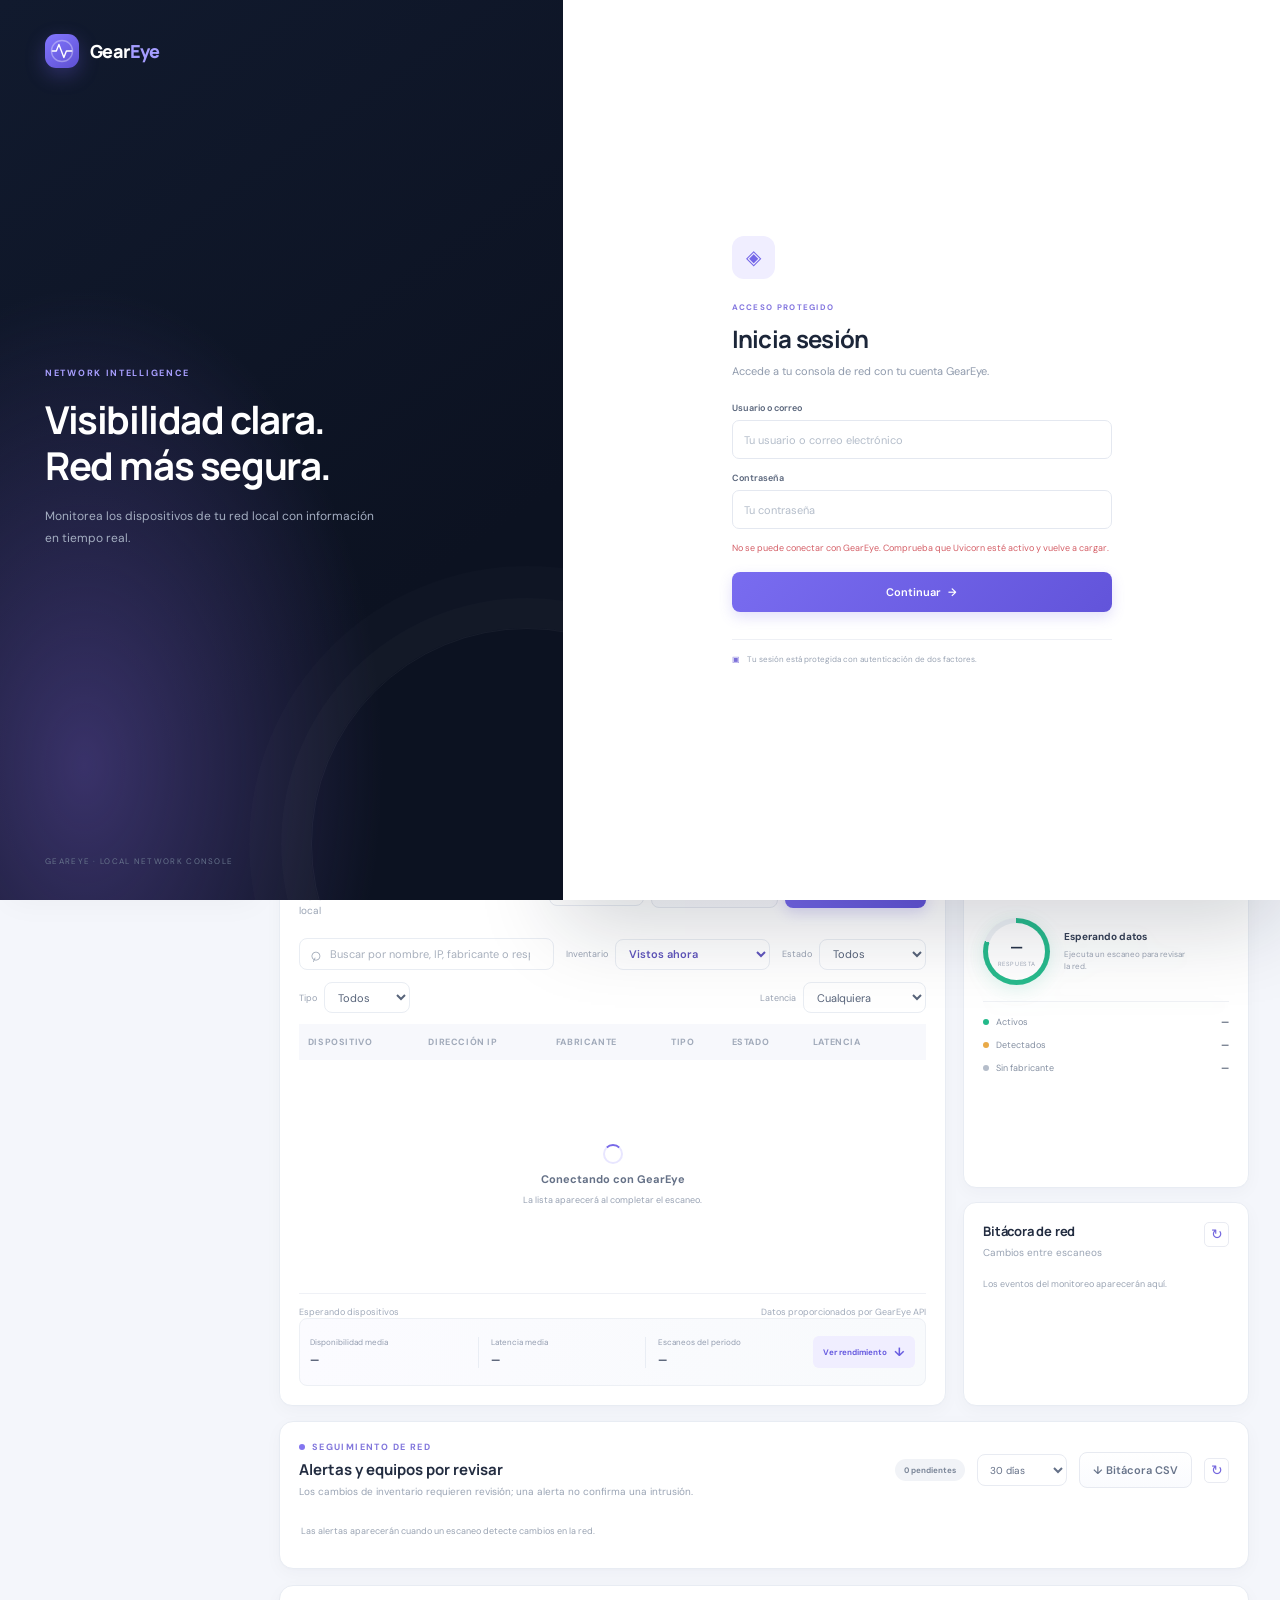
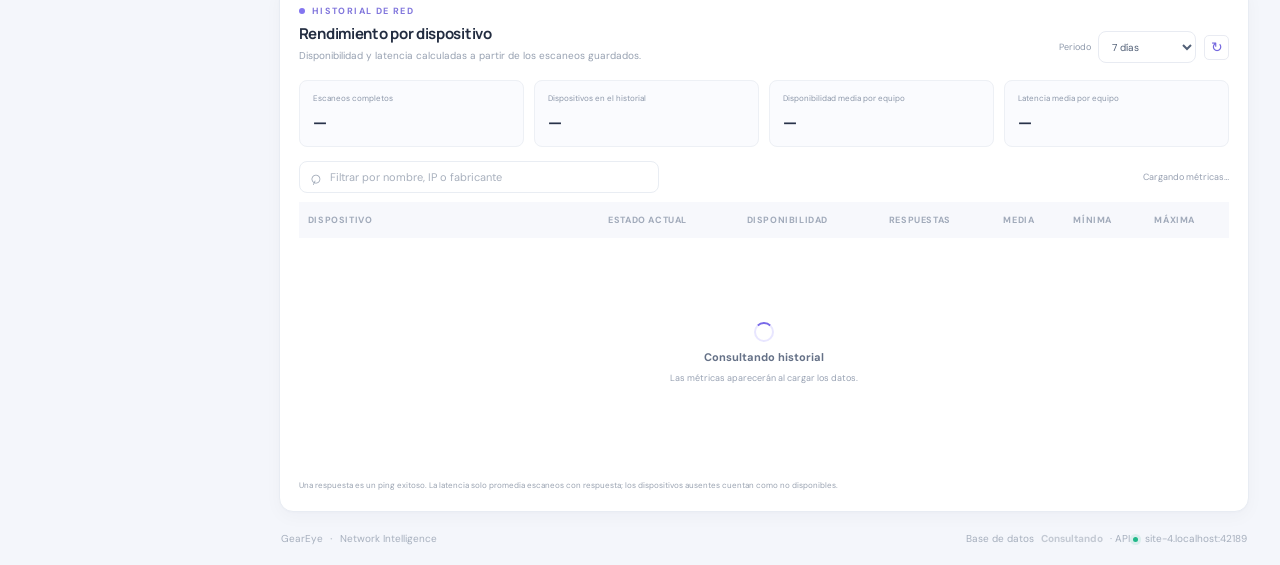
==== commit 09366c17: "Add multi-tenant administration and Proxmox deployment" ====
--- a/Frontend/index.html
+++ b/Frontend/index.html
@@ -17,16 +17,18 @@
           <span class="brand-mark"><svg viewBox="0 0 32 32" aria-hidden="true"><path d="M4 16h5l3.2-8 6.1 16 3.1-8H28"/><circle cx="16" cy="16" r="13"/></svg></span>
           <span class="brand-name">Gear<span>Eye</span><small>NETWORK INTELLIGENCE</small></span>
         </a>
-        <div class="workspace-label">ENTORNO ACTUAL</div>
+        <div class="workspace-label">ENTORNO DE RED</div>
         <nav class="navigation" aria-label="Navegación principal">
           <a class="nav-item active" href="#overview"><span class="nav-icon"><svg viewBox="0 0 24 24" aria-hidden="true"><rect x="3" y="3" width="7" height="7" rx="1.5"/><rect x="14" y="3" width="7" height="7" rx="1.5"/><rect x="3" y="14" width="7" height="7" rx="1.5"/><rect x="14" y="14" width="7" height="7" rx="1.5"/></svg></span>Red local</a>
           <a class="nav-item" href="#topology"><span class="nav-icon"><svg viewBox="0 0 24 24" aria-hidden="true"><circle cx="12" cy="5" r="2.5"/><circle cx="5" cy="19" r="2.5"/><circle cx="19" cy="19" r="2.5"/><path d="m11 7-5 9m7-9 5 9M8 19h8"/></svg></span>Topología</a>
           <a class="nav-item" href="#devices"><span class="nav-icon"><svg viewBox="0 0 24 24" aria-hidden="true"><rect x="3" y="4" width="18" height="13" rx="2"/><path d="M8 21h8m-4-4v4"/></svg></span>Dispositivos<span class="nav-count" id="nav-total">—</span></a>
+          <a class="nav-item" href="#alerts"><span class="nav-icon"><svg viewBox="0 0 24 24" aria-hidden="true"><path d="M18 8a6 6 0 0 0-12 0c0 7-3 7-3 9h18c0-2-3-2-3-9m-8 12h4"/></svg></span>Alertas<span class="nav-count" id="nav-alerts">0</span></a>
           <a class="nav-item" href="#performance"><span class="nav-icon"><svg viewBox="0 0 24 24" aria-hidden="true"><path d="M3 17h4l3-9 4 12 3-8h4"/></svg></span>Rendimiento</a>
-          <a class="nav-item" href="#alerts"><span class="nav-icon"><svg viewBox="0 0 24 24" aria-hidden="true"><path d="M18 8a6 6 0 0 0-12 0c0 7-3 7-3 9h18c0-2-3-2-3-9m-8 12h4"/></svg></span>Alertas<span class="nav-count" id="nav-alerts">0</span></a>
-          <a class="nav-item" href="#security"><span class="nav-icon"><svg viewBox="0 0 24 24" aria-hidden="true"><path d="M12 3 20 6v5c0 5-3.4 8.4-8 10-4.6-1.6-8-5-8-10V6l8-3Z"/><path d="m9 12 2 2 4-4"/></svg></span>Seguridad</a>
+          <div class="workspace-label admin-workspace-label" id="admin-workspace-label" hidden>ENTORNO ADMINISTRATIVO</div>
+          <a class="nav-item" id="admin-nav" href="/app/admin.html" hidden><span class="nav-icon">&#9881;</span>Administraci&oacute;n</a>
         </nav>
         <div class="sidebar-bottom">
+          <article class="security-card secured" id="security"><div class="security-symbol">◈</div><div><span class="security-kicker">SEGURIDAD DE CUENTA</span><strong>Tu acceso está protegido</strong><p>Contraseña + código de tu autenticador. La sesión se cierra tras 5 minutos sin actividad.</p><span class="security-status"><i></i><span id="security-status-text">Verificando protección</span></span><a class="security-more" href="/manual/#seguridad" target="_blank" rel="noreferrer">Cómo funciona <span>↗</span></a></div><span class="security-arrow">✓</span></article>
           <div class="help-card"><div class="help-icon">✳</div><strong>¿Primera vez aquí?</strong><p>Aprende a iniciar sesión, escanear la red y leer los resultados.</p><a href="/manual/" target="_blank" rel="noreferrer">Abrir manual de usuario <span>↗</span></a></div>
           <div class="profile"><div class="avatar" id="profile-avatar">GE</div><div class="profile-copy"><strong>Administrador</strong><span>Sesión protegida</span></div><span class="profile-status" title="Cuenta activa" aria-label="Cuenta activa"></span></div>
         </div>
@@ -34,7 +36,7 @@
 
       <main class="main-content" id="overview">
         <header class="topbar"><div class="breadcrumbs">GearEye <span>/</span> <strong>Red local</strong></div><div class="topbar-actions"><div class="connection"><i></i><span id="connection-label">Verificando servicio</span></div><div class="session-countdown" id="session-countdown" hidden aria-live="polite"><span class="session-countdown-dot"></span><span>La sesión vence en</span><strong id="session-countdown-value">05:00</strong></div><div class="top-avatar" id="top-avatar">GE</div><button class="logout-button" id="logout-button">Cerrar sesión</button></div></header>
-        <section class="page-heading"><div><div class="eyebrow"><span class="eyebrow-dot"></span>MONITOREO LOCAL</div><h1>Tu red, de un vistazo</h1><p class="subtitle">GearEye explora la subred local del equipo donde está ejecutándose.</p></div><div class="heading-actions"><span class="updated" id="last-updated">Sin actualizar</span><button class="button button-primary" id="scan-button"><span class="scan-icon" aria-hidden="true"><svg viewBox="0 0 24 24"><path d="M20 7v5h-5M4 17v-5h5"/><path d="M5.6 9A7 7 0 0 1 18 6l2 6M4 12l2 6a7 7 0 0 0 12.4-3"/></svg></span><span id="scan-button-label">Escanear red</span></button></div></section>
+        <section class="page-heading"><div><div class="eyebrow"><span class="eyebrow-dot"></span><span id="company-label">MONITOREO LOCAL</span></div><h1 id="welcome-heading">Tu red, de un vistazo</h1><p class="subtitle">GearEye explora la subred local del equipo donde está ejecutándose.</p></div><div class="heading-actions"><span class="updated" id="last-updated">Sin actualizar</span><button class="button button-primary" id="scan-button"><span class="scan-icon" aria-hidden="true"><svg viewBox="0 0 24 24"><path d="M20 7v5h-5M4 17v-5h5"/><path d="M5.6 9A7 7 0 0 1 18 6l2 6M4 12l2 6a7 7 0 0 0 12.4-3"/></svg></span><span id="scan-button-label">Escanear red</span></button></div></section>
 
         <section class="monitor-controls" aria-label="Control de monitoreo"><div class="monitor-copy"><span class="monitor-indicator" id="monitor-indicator"></span><div><strong id="monitor-state">Monitoreo pausado</strong><span id="monitor-caption">Escaneo manual</span></div></div><label class="interval-control">Intervalo<select id="scan-interval" aria-label="Intervalo de escaneo"><option value="1">Cada minuto</option><option value="5" selected>Cada 5 minutos</option><option value="15">Cada 15 minutos</option><option value="30">Cada 30 minutos</option></select></label><details class="monitor-settings"><summary>Configurar alertas</summary><div class="monitor-settings-popover"><label>Umbral de latencia (ms)<input id="latency-threshold" type="number" min="10" max="10000" step="10" value="300" /></label><label class="setting-check"><input id="alert-new-devices" type="checkbox" checked /> Avisar equipos nuevos</label><label class="setting-check"><input id="alert-offline-devices" type="checkbox" checked /> Avisar equipos ausentes</label><button class="button button-primary" id="save-alert-settings" type="button">Guardar configuración</button></div></details><button class="button button-secondary" id="monitor-toggle">Activar monitoreo</button></section>
 
@@ -64,7 +66,6 @@
           <aside class="right-column">
             <article class="panel network-panel"><div class="panel-heading compact"><div><h2>Disponibilidad</h2><p>Respuesta al ping en el último escaneo</p></div><span class="health-check">✓</span></div><div class="health-score"><div class="score-ring"><div><strong id="health-score">—</strong><span>RESPUESTA</span></div></div><div class="health-copy"><strong id="health-title">Esperando datos</strong><span id="health-caption">Ejecuta un escaneo para revisar la red.</span></div></div><div class="health-breakdown"><div><span><i class="legend-dot active-dot"></i>Activos</span><strong id="health-active">—</strong></div><div><span><i class="legend-dot detected-dot"></i>Detectados</span><strong id="health-detected">—</strong></div><div><span><i class="legend-dot unknown-dot"></i>Sin fabricante</span><strong id="health-unknown">—</strong></div></div></article>
             <article class="panel activity-panel"><div class="panel-heading compact"><div><h2>Bitácora de red</h2><p>Cambios entre escaneos</p></div><button class="history-reload" id="events-reload" title="Actualizar eventos" aria-label="Actualizar eventos">↻</button></div><div class="activity-list" id="activity-list"><div class="activity-empty">Los eventos del monitoreo aparecerán aquí.</div></div></article>
-            <article class="security-card secured" id="security"><div class="security-symbol">◈</div><div><span class="security-kicker">SEGURIDAD DE CUENTA</span><strong>Tu acceso está protegido</strong><p>Contraseña + código de tu autenticador. La sesión se cierra tras 5 minutos sin actividad.</p><span class="security-status"><i></i><span id="security-status-text">Verificando protección</span></span><a class="security-more" href="/manual/#seguridad" target="_blank" rel="noreferrer">Cómo funciona <span>↗</span></a></div><span class="security-arrow">✓</span></article>
           </aside>
         </section>
         <section class="panel alert-center" id="alerts" aria-labelledby="alerts-title">
--- a/Frontend/styles.css
+++ b/Frontend/styles.css
@@ -116,3 +116,13 @@
 .navigation .nav-item{transition:background .2s ease,color .2s ease,border-color .2s ease,box-shadow .2s ease,transform .2s ease}
 .navigation .nav-item.active{background:linear-gradient(105deg,#7669e837,#7669e812);border-color:#958aff32;box-shadow:inset 3px 0 #a198ff,0 5px 18px #050a1426;color:#fff}
 .navigation .nav-item.active .nav-icon{color:#b2aaff;filter:drop-shadow(0 0 5px #9b91ff70)}
+.admin-workspace-label{margin-top:24px;margin-bottom:8px;color:#8b82dc}
+.sidebar-bottom .security-card{margin:0 1px 12px}
+.main-content.performance-scroll-space::after{content:"";display:block;height:calc(100vh - 120px);pointer-events:none}
+.inventory-scope select{font-weight:600;color:#6156bd}
+.administration-panel{margin:18px 0;padding:20px}.admin-grid{display:grid;grid-template-columns:repeat(2,minmax(0,1fr));gap:14px;margin:18px 0}.admin-form{display:grid;align-content:start;gap:12px;padding:16px;border:1px solid var(--line);border-radius:9px;background:#fbfcff}.admin-form h3,.admin-tables h3{font:700 12px Manrope,sans-serif;color:var(--ink);margin:0 0 3px}.admin-form label{display:grid;gap:6px;font-size:10px;color:#69758b}.admin-form input,.admin-form select{height:36px;border:1px solid #e3e8f1;border-radius:6px;padding:0 10px;background:white;color:var(--ink);font:11px "DM Sans",sans-serif}.admin-form input:focus,.admin-form select:focus{outline:2px solid #9388f155;border-color:#897ced}.admin-form .button{justify-self:start}.admin-tables{display:grid;gap:18px}.admin-tables h3{margin-bottom:9px}.admin-note{font-size:10px;color:#8791a5;margin:14px 0 0}.admin-form[hidden],#admin-nav[hidden],#administration[hidden]{display:none!important}@media(max-width:760px){.admin-grid{grid-template-columns:1fr}.administration-panel{padding:14px}}
+.agent-setup{display:grid;gap:10px;margin:12px 0 18px;padding:15px;border:1px solid #dcd8ff;background:#f7f6ff;border-radius:9px}.agent-setup strong{font:700 12px Manrope,sans-serif;color:#342b75}.agent-setup p{font-size:10px;color:#69758b;line-height:1.6;margin:5px 0}.agent-setup pre{white-space:pre-wrap;overflow-wrap:anywhere;padding:11px;border-radius:6px;background:#141b2a;color:#e4e8f3;font:10px/1.6 Consolas,monospace}.agent-setup[hidden]{display:none!important}
+.role-viewer .monitor-controls,.role-viewer #scan-button,.role-viewer .alert-ack,.role-viewer .asset-notes,.role-viewer .trust-control,.role-viewer #advanced-run{display:none!important}.remote-tenant .monitor-controls,.remote-tenant .diagnostic-box,.remote-tenant .advanced-panel,.remote-tenant #detail-refresh{display:none!important}
+.remote-tenant.role-viewer #scan-button{display:inline-flex!important}
+
+
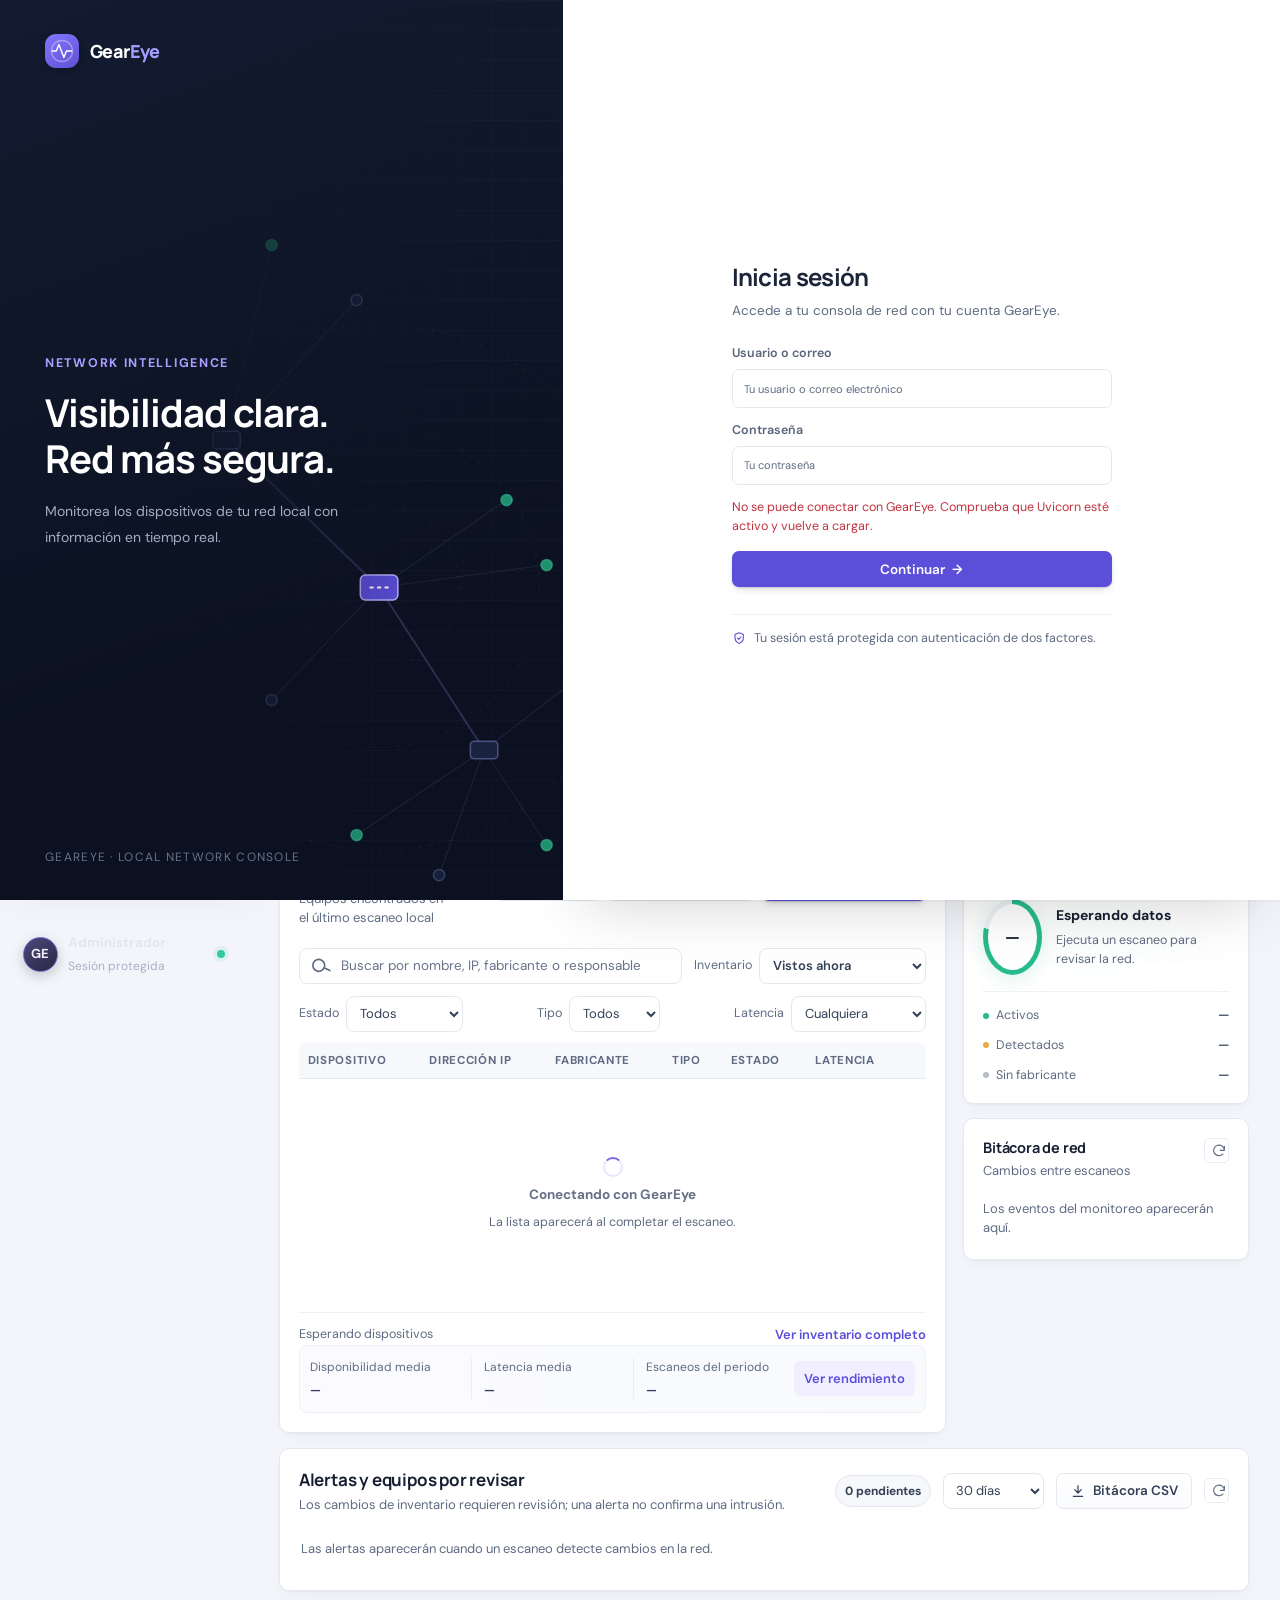
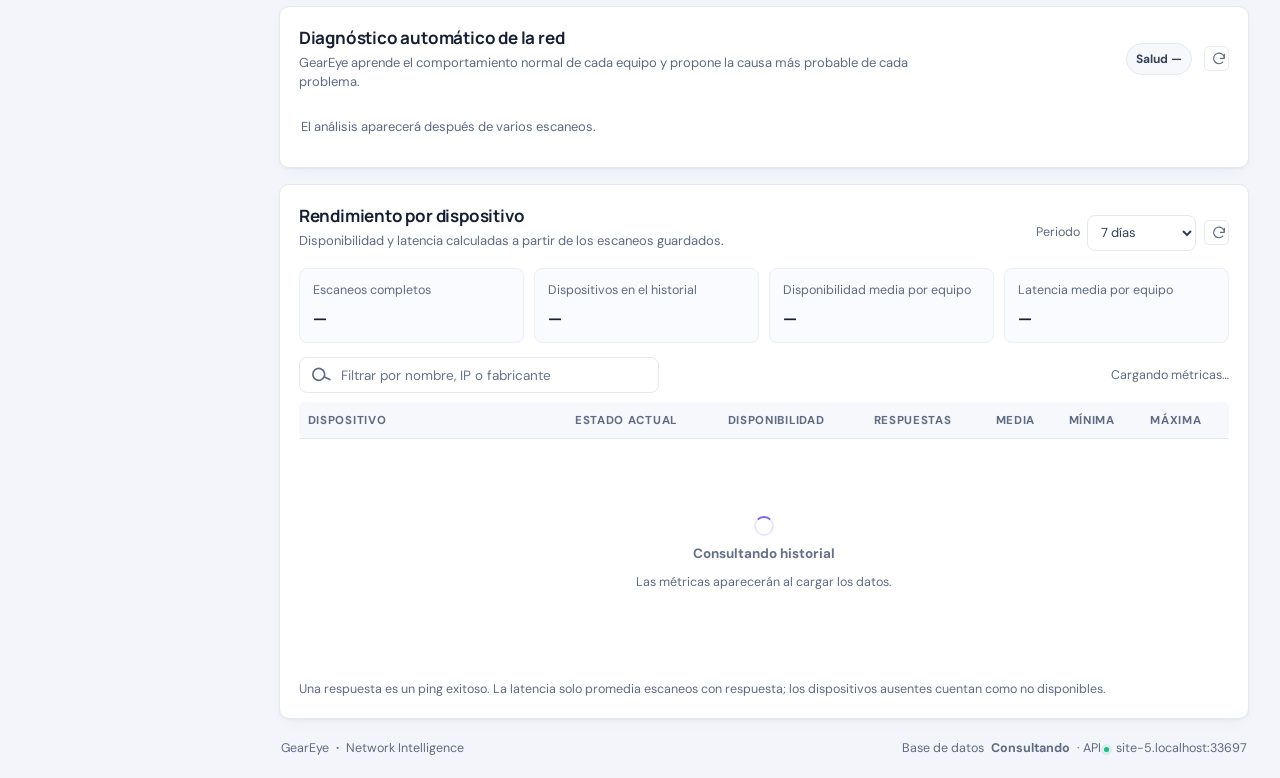
==== commit 483ab365: "Agregar inventario, identificación de redes y administración de accesos - Identificación de redes po" ====
--- a/Frontend/index.html
+++ b/Frontend/index.html
@@ -4,7 +4,7 @@
     <meta charset="UTF-8" />
     <meta name="viewport" content="width=device-width, initial-scale=1.0" />
     <meta name="theme-color" content="#0b1220" />
-    <title>GearEye — Network Operations</title>
+    <title>GearEye · Monitoreo de red</title>
     <link rel="preconnect" href="https://fonts.googleapis.com" />
     <link rel="preconnect" href="https://fonts.gstatic.com" crossorigin />
     <link href="https://fonts.googleapis.com/css2?family=DM+Sans:wght@400;500;600;700&family=Manrope:wght@400;500;600;700;800&display=swap" rel="stylesheet" />
@@ -22,80 +22,89 @@
           <a class="nav-item active" href="#overview"><span class="nav-icon"><svg viewBox="0 0 24 24" aria-hidden="true"><rect x="3" y="3" width="7" height="7" rx="1.5"/><rect x="14" y="3" width="7" height="7" rx="1.5"/><rect x="3" y="14" width="7" height="7" rx="1.5"/><rect x="14" y="14" width="7" height="7" rx="1.5"/></svg></span>Red local</a>
           <a class="nav-item" href="#topology"><span class="nav-icon"><svg viewBox="0 0 24 24" aria-hidden="true"><circle cx="12" cy="5" r="2.5"/><circle cx="5" cy="19" r="2.5"/><circle cx="19" cy="19" r="2.5"/><path d="m11 7-5 9m7-9 5 9M8 19h8"/></svg></span>Topología</a>
           <a class="nav-item" href="#devices"><span class="nav-icon"><svg viewBox="0 0 24 24" aria-hidden="true"><rect x="3" y="4" width="18" height="13" rx="2"/><path d="M8 21h8m-4-4v4"/></svg></span>Dispositivos<span class="nav-count" id="nav-total">—</span></a>
+          <a class="nav-item" href="/app/inventario.html"><span class="nav-icon"><svg viewBox="0 0 24 24" aria-hidden="true"><path d="M4 6h16M4 12h16M4 18h10"/></svg></span>Inventario</a>
           <a class="nav-item" href="#alerts"><span class="nav-icon"><svg viewBox="0 0 24 24" aria-hidden="true"><path d="M18 8a6 6 0 0 0-12 0c0 7-3 7-3 9h18c0-2-3-2-3-9m-8 12h4"/></svg></span>Alertas<span class="nav-count" id="nav-alerts">0</span></a>
+          <a class="nav-item" href="#ai-analysis"><span class="nav-icon"><svg viewBox="0 0 24 24" aria-hidden="true"><path d="M12 3v3m0 12v3M3 12h3m12 0h3"/><circle cx="12" cy="12" r="5"/></svg></span>Diagnóstico IA<span class="nav-count" id="nav-ai">—</span></a>
           <a class="nav-item" href="#performance"><span class="nav-icon"><svg viewBox="0 0 24 24" aria-hidden="true"><path d="M3 17h4l3-9 4 12 3-8h4"/></svg></span>Rendimiento</a>
           <div class="workspace-label admin-workspace-label" id="admin-workspace-label" hidden>ENTORNO ADMINISTRATIVO</div>
-          <a class="nav-item" id="admin-nav" href="/app/admin.html" hidden><span class="nav-icon">&#9881;</span>Administraci&oacute;n</a>
+          <a class="nav-item" id="admin-nav" href="/app/admin.html" hidden><span class="nav-icon"><svg viewBox="0 0 24 24" aria-hidden="true"><circle cx="9" cy="8" r="3.5"/><path d="M3 20c0-3.3 2.7-6 6-6s6 2.7 6 6M16 4.5a3.5 3.5 0 0 1 0 7M21 20c0-2.8-1.7-5-4-5.7"/></svg></span>Administración</a>
         </nav>
         <div class="sidebar-bottom">
-          <article class="security-card secured" id="security"><div class="security-symbol">◈</div><div><span class="security-kicker">SEGURIDAD DE CUENTA</span><strong>Tu acceso está protegido</strong><p>Contraseña + código de tu autenticador. La sesión se cierra tras 5 minutos sin actividad.</p><span class="security-status"><i></i><span id="security-status-text">Verificando protección</span></span><a class="security-more" href="/manual/#seguridad" target="_blank" rel="noreferrer">Cómo funciona <span>↗</span></a></div><span class="security-arrow">✓</span></article>
-          <div class="help-card"><div class="help-icon">✳</div><strong>¿Primera vez aquí?</strong><p>Aprende a iniciar sesión, escanear la red y leer los resultados.</p><a href="/manual/" target="_blank" rel="noreferrer">Abrir manual de usuario <span>↗</span></a></div>
+          <article class="security-card secured" id="security"><div class="security-symbol"><svg class="ui-icon" viewBox="0 0 24 24" aria-hidden="true"><path d="M12 3 5 6v5c0 4.6 3 8.3 7 10 4-1.7 7-5.4 7-10V6z"/><path d="m9 12 2 2 4-4"/></svg></div><div><strong>Tu acceso está protegido</strong><p>Contraseña + código de tu autenticador. La sesión se cierra tras 5 minutos sin actividad.</p><span class="security-status"><svg class="ui-icon" viewBox="0 0 24 24" aria-hidden="true"><path d="m5 12.5 4.5 4.5L19 7.5"/></svg><span id="security-status-text">Verificando protección</span></span><a class="security-more" href="/manual/#seguridad" target="_blank" rel="noreferrer">Cómo funciona <svg class="ui-icon" viewBox="0 0 24 24" aria-hidden="true"><path d="M14 4h6v6M20 4l-9 9M18 14v5a1 1 0 0 1-1 1H5a1 1 0 0 1-1-1V7a1 1 0 0 1 1-1h5"/></svg></a></div></article>
+          <div class="help-card"><div class="help-icon"><svg class="ui-icon" viewBox="0 0 24 24" aria-hidden="true"><path d="M5 4.5A1.5 1.5 0 0 1 6.5 3H19v15H6.5A1.5 1.5 0 0 0 5 19.5z"/><path d="M5 19.5A1.5 1.5 0 0 0 6.5 21H19"/></svg></div><strong>¿Primera vez aquí?</strong><p>Aprende a iniciar sesión, escanear la red y leer los resultados.</p><a href="/manual/" target="_blank" rel="noreferrer">Abrir manual de usuario <svg class="ui-icon" viewBox="0 0 24 24" aria-hidden="true"><path d="M14 4h6v6M20 4l-9 9M18 14v5a1 1 0 0 1-1 1H5a1 1 0 0 1-1-1V7a1 1 0 0 1 1-1h5"/></svg></a></div>
           <div class="profile"><div class="avatar" id="profile-avatar">GE</div><div class="profile-copy"><strong>Administrador</strong><span>Sesión protegida</span></div><span class="profile-status" title="Cuenta activa" aria-label="Cuenta activa"></span></div>
         </div>
       </aside>
 
       <main class="main-content" id="overview">
-        <header class="topbar"><div class="breadcrumbs">GearEye <span>/</span> <strong>Red local</strong></div><div class="topbar-actions"><div class="connection"><i></i><span id="connection-label">Verificando servicio</span></div><div class="session-countdown" id="session-countdown" hidden aria-live="polite"><span class="session-countdown-dot"></span><span>La sesión vence en</span><strong id="session-countdown-value">05:00</strong></div><div class="top-avatar" id="top-avatar">GE</div><button class="logout-button" id="logout-button">Cerrar sesión</button></div></header>
-        <section class="page-heading"><div><div class="eyebrow"><span class="eyebrow-dot"></span><span id="company-label">MONITOREO LOCAL</span></div><h1 id="welcome-heading">Tu red, de un vistazo</h1><p class="subtitle">GearEye explora la subred local del equipo donde está ejecutándose.</p></div><div class="heading-actions"><span class="updated" id="last-updated">Sin actualizar</span><button class="button button-primary" id="scan-button"><span class="scan-icon" aria-hidden="true"><svg viewBox="0 0 24 24"><path d="M20 7v5h-5M4 17v-5h5"/><path d="M5.6 9A7 7 0 0 1 18 6l2 6M4 12l2 6a7 7 0 0 0 12.4-3"/></svg></span><span id="scan-button-label">Escanear red</span></button></div></section>
+        <header class="topbar"><div class="breadcrumbs">GearEye <span>/</span> <strong id="company-label">Red local</strong></div><div class="topbar-actions"><div class="connection"><i></i><span id="connection-label">Verificando servicio</span></div><div class="session-countdown" id="session-countdown" hidden aria-live="polite"><span class="session-countdown-dot"></span><span>La sesión vence en</span><strong id="session-countdown-value">05:00</strong></div><div class="top-avatar" id="top-avatar">GE</div><button class="logout-button" id="logout-button">Cerrar sesión</button></div></header>
+        <section class="page-heading"><div><h1 id="welcome-heading">Tu red, de un vistazo</h1><p class="subtitle" id="network-caption">GearEye busca equipos en la red del adaptador activo; prioriza Ethernet cuando está conectado.</p></div><div class="heading-actions"><span class="updated" id="last-updated">Sin actualizar</span><button class="button button-primary" id="scan-button"><span class="scan-icon" aria-hidden="true"><svg viewBox="0 0 24 24"><path d="M20 7v5h-5M4 17v-5h5"/><path d="M5.6 9A7 7 0 0 1 18 6l2 6M4 12l2 6a7 7 0 0 0 12.4-3"/></svg></span><span id="scan-button-label">Escanear red</span></button></div></section>
+        <section class="network-bar" id="network-bar" aria-label="Red que estás viendo" hidden><div class="network-bar-main"><span class="network-bar-icon" id="network-bar-icon"></span><div class="network-bar-copy"><div class="network-bar-title"><h2 id="network-name">Identificando la red</h2><span class="network-state" id="network-state"></span></div><p class="network-bar-meta" id="network-meta"></p></div><button class="button button-secondary network-toggle" id="network-toggle" type="button" aria-expanded="false" aria-controls="network-picker"><span>Redes guardadas</span><b class="network-count" id="network-count">0</b><svg class="ui-icon" viewBox="0 0 24 24" aria-hidden="true"><path d="m6 9 6 6 6-6"/></svg></button></div><p class="network-notice" id="network-notice" hidden></p><div class="network-picker" id="network-picker" hidden><p class="network-picker-help">GearEye reconoce cada red por su gateway: la dirección IP y la MAC del router. Elige qué red quieres ver. Los datos de una red a la que no estás conectado son los de su último escaneo.</p><ul class="network-list" id="network-list"></ul></div></section>
 
         <section class="monitor-controls" aria-label="Control de monitoreo"><div class="monitor-copy"><span class="monitor-indicator" id="monitor-indicator"></span><div><strong id="monitor-state">Monitoreo pausado</strong><span id="monitor-caption">Escaneo manual</span></div></div><label class="interval-control">Intervalo<select id="scan-interval" aria-label="Intervalo de escaneo"><option value="1">Cada minuto</option><option value="5" selected>Cada 5 minutos</option><option value="15">Cada 15 minutos</option><option value="30">Cada 30 minutos</option></select></label><details class="monitor-settings"><summary>Configurar alertas</summary><div class="monitor-settings-popover"><label>Umbral de latencia (ms)<input id="latency-threshold" type="number" min="10" max="10000" step="10" value="300" /></label><label class="setting-check"><input id="alert-new-devices" type="checkbox" checked /> Avisar equipos nuevos</label><label class="setting-check"><input id="alert-offline-devices" type="checkbox" checked /> Avisar equipos ausentes</label><button class="button button-primary" id="save-alert-settings" type="button">Guardar configuración</button></div></details><button class="button button-secondary" id="monitor-toggle">Activar monitoreo</button></section>
 
         <section class="metric-grid" aria-label="Resumen de red">
-          <article class="metric-card"><div class="metric-top"><span>Dispositivos detectados</span><span class="metric-icon violet">⌘</span></div><div class="metric-value" id="metric-total">—</div><div class="metric-foot"><span class="metric-dot violet-dot"></span><span>En el rango de red local</span></div></article>
-          <article class="metric-card"><div class="metric-top"><span>Activos</span><span class="metric-icon green">↗</span></div><div class="metric-value" id="metric-active">—</div><div class="metric-foot"><span class="metric-dot green-dot"></span><span>Responden al ping</span></div></article>
-          <article class="metric-card"><div class="metric-top"><span>Detectados</span><span class="metric-icon amber">⌁</span></div><div class="metric-value" id="metric-detected">—</div><div class="metric-foot"><span class="metric-dot amber-dot"></span><span>Presentes en tabla ARP</span></div></article>
-          <article class="metric-card"><div class="metric-top"><span>Latencia media</span><span class="metric-icon blue">◷</span></div><div class="metric-value"><span id="metric-latency">—</span><small>ms</small></div><div class="metric-foot"><span class="metric-dot blue-dot"></span><span>Equipos que respondieron</span></div></article>
+          <article class="metric-card"><div class="metric-top"><span>Dispositivos detectados</span></div><div class="metric-value" id="metric-total">—</div><div class="metric-foot"><span class="metric-dot violet-dot"></span><span>En el rango de red local</span></div></article>
+          <article class="metric-card"><div class="metric-top"><span>Activos</span></div><div class="metric-value" id="metric-active">—</div><div class="metric-foot"><span class="metric-dot green-dot"></span><span>Responden al ping</span></div></article>
+          <article class="metric-card"><div class="metric-top"><span>Detectados</span></div><div class="metric-value" id="metric-detected">—</div><div class="metric-foot"><span class="metric-dot amber-dot"></span><span>Presentes en tabla ARP</span></div></article>
+          <article class="metric-card"><div class="metric-top"><span>Latencia media</span></div><div class="metric-value"><span id="metric-latency">—</span><small>ms</small></div><div class="metric-foot"><span class="metric-dot blue-dot"></span><span>Equipos que respondieron</span></div></article>
         </section>
 
         <section class="panel topology-panel" id="topology" aria-labelledby="topology-title">
-          <div class="topology-heading"><div><span class="eyebrow"><span class="eyebrow-dot"></span>VISTA LÓGICA</span><h2 id="topology-title">Mapa de topología</h2><p>Puerta de enlace y dispositivos detectados en esta subred.</p></div><div class="topology-meta"><span class="topology-subnet" id="topology-subnet">Subred no disponible</span><span class="topology-total" id="topology-total">0 nodos</span></div></div>
+          <div class="topology-heading"><div><h2 id="topology-title">Mapa de conexiones</h2><p id="topology-caption">Enlaces físicos LLDP cuando el switch los informa; vista lógica para el resto.</p></div><div class="topology-meta"><span class="topology-subnet" id="topology-subnet">Subred no disponible</span><span class="topology-total" id="topology-total">0 nodos</span></div></div>
           <div class="topology-legend"><span><i class="legend-dot active-dot"></i>Activo</span><span><i class="legend-dot detected-dot"></i>Detectado</span><span><i class="legend-dot unknown-dot"></i>Sin respuesta</span></div>
-          <div class="topology-canvas" id="topology-canvas"><svg class="topology-links" id="topology-links" aria-hidden="true"></svg><div class="topology-root"><button class="topology-node topology-gateway" id="gateway-node" type="button"></button></div><div class="topology-nodes" id="topology-nodes"><div class="topology-empty">Ejecuta un escaneo para construir el mapa de la red.</div></div></div>
-          <div class="topology-note"><span>i</span> Las líneas muestran una relación lógica de referencia desde el gateway; GearEye no identifica conexiones físicas ni puertos de switches.</div>
+          <div class="topology-canvas" id="topology-canvas"><div class="physical-topology" id="physical-topology" hidden></div><div class="topology-logical" id="topology-logical"><svg class="topology-links" id="topology-links" aria-hidden="true"></svg><div class="topology-root"><button class="topology-node topology-gateway" id="gateway-node" type="button"></button></div><div class="topology-nodes" id="topology-nodes"><div class="topology-empty">Ejecuta un escaneo para construir el mapa de la red.</div></div></div></div>
+          <div class="topology-note" id="topology-note"><span>i</span><span>Las líneas representan relaciones lógicas de referencia desde el gateway. Los enlaces físicos requieren datos LLDP de switches gestionables.</span></div>
         </section>
 
         <section class="content-grid">
           <article class="panel device-panel" id="devices">
-            <div class="panel-heading"><div><h2>Inventario de dispositivos</h2><p id="inventory-caption">Equipos encontrados en el último escaneo local</p></div><div class="report-actions"><label class="report-period">Informe<select id="report-period" aria-label="Periodo del informe"><option value="1">24 horas</option><option value="7" selected>7 días</option><option value="30">30 días</option></select></label><button class="button button-secondary" id="export-button">↓ <span>Inventario CSV</span></button><button class="button button-primary" id="report-button">⇩ <span>Informe completo</span></button></div></div>
-            <div class="table-toolbar"><label class="search-box"><span>⌕</span><input id="search-input" type="search" placeholder="Buscar por nombre, IP, fabricante o responsable" /></label><div class="filter-wrap inventory-scope"><span class="filter-label">Inventario</span><select id="inventory-scope" aria-label="Tipo de inventario"><option value="actual">Vistos ahora</option><option value="conocidos">Historial conocido</option></select></div><div class="filter-wrap"><span class="filter-label">Estado</span><select id="status-filter" aria-label="Filtrar por estado"><option value="todos">Todos</option><option value="activo">Activo</option><option value="detectado">Detectado</option><option value="inactivo">Inactivo</option></select></div><div class="filter-wrap"><span class="filter-label">Tipo</span><select id="type-filter" aria-label="Filtrar por tipo"><option value="todos">Todos</option></select></div><div class="filter-wrap"><span class="filter-label">Latencia</span><select id="latency-filter" aria-label="Filtrar por latencia"><option value="todos">Cualquiera</option><option value="150">≥ 150 ms</option><option value="300">≥ 300 ms</option><option value="sin-respuesta">Sin respuesta</option></select></div></div>
+            <div class="panel-heading"><div><h2>Inventario de dispositivos</h2><p id="inventory-caption">Equipos encontrados en el último escaneo local</p></div><div class="report-actions"><label class="report-period">Informe<select id="report-period" aria-label="Periodo del informe"><option value="1">24 horas</option><option value="7" selected>7 días</option><option value="30">30 días</option></select></label><button class="button button-secondary" id="export-button"><svg class="ui-icon" viewBox="0 0 24 24" aria-hidden="true"><path d="M12 4v11m-5-5 5 5 5-5M5 20h14"/></svg><span>Inventario CSV</span></button><button class="button button-primary" id="report-button"><svg class="ui-icon" viewBox="0 0 24 24" aria-hidden="true"><path d="M12 4v11m-5-5 5 5 5-5M5 20h14"/></svg><span>Informe completo</span></button></div></div>
+            <div class="table-toolbar"><label class="search-box"><span><svg class="ui-icon" viewBox="0 0 24 24" aria-hidden="true"><circle cx="11" cy="11" r="6.5"/><path d="m16 16 4.5 4.5"/></svg></span><input id="search-input" type="search" placeholder="Buscar por nombre, IP, fabricante o responsable" /></label><div class="filter-wrap inventory-scope"><span class="filter-label">Inventario</span><select id="inventory-scope" aria-label="Tipo de inventario"><option value="actual">Vistos ahora</option><option value="conocidos">Historial conocido</option></select></div><div class="filter-wrap"><span class="filter-label">Estado</span><select id="status-filter" aria-label="Filtrar por estado"><option value="todos">Todos</option><option value="activo">Activo</option><option value="detectado">Detectado</option><option value="inactivo">Inactivo</option></select></div><div class="filter-wrap"><span class="filter-label">Tipo</span><select id="type-filter" aria-label="Filtrar por tipo"><option value="todos">Todos</option></select></div><div class="filter-wrap"><span class="filter-label">Latencia</span><select id="latency-filter" aria-label="Filtrar por latencia"><option value="todos">Cualquiera</option><option value="150">≥ 150 ms</option><option value="300">≥ 300 ms</option><option value="sin-respuesta">Sin respuesta</option></select></div></div>
             <div class="table-scroll"><table><thead><tr><th>DISPOSITIVO</th><th>DIRECCIÓN IP</th><th>FABRICANTE</th><th>TIPO</th><th>ESTADO</th><th id="inventory-measure-heading">LATENCIA</th><th></th></tr></thead><tbody id="device-rows"><tr><td colspan="7"><div class="empty-state"><span class="loader"></span><strong>Conectando con GearEye</strong><span>La lista aparecerá al completar el escaneo.</span></div></td></tr></tbody></table></div>
-            <div class="table-footer"><span id="table-count">Esperando dispositivos</span><span>Datos proporcionados por GearEye API</span></div>
-            <div class="performance-glance" aria-label="Resumen del rendimiento"><div><span>Disponibilidad media</span><strong id="glance-availability">—</strong></div><div><span>Latencia media</span><strong id="glance-latency">—</strong></div><div><span>Escaneos del periodo</span><strong id="glance-scans">—</strong></div><a href="#performance">Ver rendimiento <span>↓</span></a></div>
+            <div class="table-footer"><span id="table-count">Esperando dispositivos</span><a class="inventory-link" href="/app/inventario.html">Ver inventario completo</a></div>
+            <div class="performance-glance" aria-label="Resumen del rendimiento"><div><span>Disponibilidad media</span><strong id="glance-availability">—</strong></div><div><span>Latencia media</span><strong id="glance-latency">—</strong></div><div><span>Escaneos del periodo</span><strong id="glance-scans">—</strong></div><a href="#performance">Ver rendimiento</a></div>
           </article>
 
           <aside class="right-column">
-            <article class="panel network-panel"><div class="panel-heading compact"><div><h2>Disponibilidad</h2><p>Respuesta al ping en el último escaneo</p></div><span class="health-check">✓</span></div><div class="health-score"><div class="score-ring"><div><strong id="health-score">—</strong><span>RESPUESTA</span></div></div><div class="health-copy"><strong id="health-title">Esperando datos</strong><span id="health-caption">Ejecuta un escaneo para revisar la red.</span></div></div><div class="health-breakdown"><div><span><i class="legend-dot active-dot"></i>Activos</span><strong id="health-active">—</strong></div><div><span><i class="legend-dot detected-dot"></i>Detectados</span><strong id="health-detected">—</strong></div><div><span><i class="legend-dot unknown-dot"></i>Sin fabricante</span><strong id="health-unknown">—</strong></div></div></article>
-            <article class="panel activity-panel"><div class="panel-heading compact"><div><h2>Bitácora de red</h2><p>Cambios entre escaneos</p></div><button class="history-reload" id="events-reload" title="Actualizar eventos" aria-label="Actualizar eventos">↻</button></div><div class="activity-list" id="activity-list"><div class="activity-empty">Los eventos del monitoreo aparecerán aquí.</div></div></article>
+            <article class="panel network-panel"><div class="panel-heading compact"><div><h2>Disponibilidad</h2><p>Respuesta al ping en el último escaneo</p></div></div><div class="health-score"><div class="score-ring"><div><strong id="health-score">—</strong><span>RESPUESTA</span></div></div><div class="health-copy"><strong id="health-title">Esperando datos</strong><span id="health-caption">Ejecuta un escaneo para revisar la red.</span></div></div><div class="health-breakdown"><div><span><i class="legend-dot active-dot"></i>Activos</span><strong id="health-active">—</strong></div><div><span><i class="legend-dot detected-dot"></i>Detectados</span><strong id="health-detected">—</strong></div><div><span><i class="legend-dot unknown-dot"></i>Sin fabricante</span><strong id="health-unknown">—</strong></div></div></article>
+            <article class="panel activity-panel"><div class="panel-heading compact"><div><h2>Bitácora de red</h2><p>Cambios entre escaneos</p></div><button class="history-reload" id="events-reload" title="Actualizar eventos" aria-label="Actualizar eventos"><svg class="ui-icon" viewBox="0 0 24 24" aria-hidden="true"><path d="M20 11a8 8 0 1 0-2.3 5.7M20 5v6h-6"/></svg></button></div><div class="activity-list" id="activity-list"><div class="activity-empty">Los eventos del monitoreo aparecerán aquí.</div></div></article>
           </aside>
         </section>
         <section class="panel alert-center" id="alerts" aria-labelledby="alerts-title">
-          <div class="alert-heading"><div><span class="eyebrow"><span class="eyebrow-dot"></span>SEGUIMIENTO DE RED</span><h2 id="alerts-title">Alertas y equipos por revisar</h2><p>Los cambios de inventario requieren revisión; una alerta no confirma una intrusión.</p></div><div class="alert-heading-actions"><span class="alert-count" id="alert-count">0 pendientes</span><label class="alert-export-period"><span class="sr-only">Periodo de exportación</span><select id="events-period" aria-label="Periodo de la bitácora"><option value="7">7 días</option><option value="30" selected>30 días</option><option value="90">90 días</option><option value="180">180 días</option></select></label><button class="button button-secondary" id="events-export">↓ Bitácora CSV</button><button class="history-reload" id="alerts-reload" title="Actualizar alertas" aria-label="Actualizar alertas">↻</button></div></div>
+          <div class="alert-heading"><div><h2 id="alerts-title">Alertas y equipos por revisar</h2><p>Los cambios de inventario requieren revisión; una alerta no confirma una intrusión.</p></div><div class="alert-heading-actions"><span class="alert-count" id="alert-count">0 pendientes</span><label class="alert-export-period"><span class="sr-only">Periodo de exportación</span><select id="events-period" aria-label="Periodo de la bitácora"><option value="7">7 días</option><option value="30" selected>30 días</option><option value="90">90 días</option><option value="180">180 días</option></select></label><button class="button button-secondary" id="events-export"><svg class="ui-icon" viewBox="0 0 24 24" aria-hidden="true"><path d="M12 4v11m-5-5 5 5 5-5M5 20h14"/></svg>Bitácora CSV</button><button class="history-reload" id="alerts-reload" title="Actualizar alertas" aria-label="Actualizar alertas"><svg class="ui-icon" viewBox="0 0 24 24" aria-hidden="true"><path d="M20 11a8 8 0 1 0-2.3 5.7M20 5v6h-6"/></svg></button></div></div>
           <div class="alert-list" id="alert-list"><div class="alert-empty">Las alertas aparecerán cuando un escaneo detecte cambios en la red.</div></div>
         </section>
+        <section class="panel alert-center ai-panel" id="ai-analysis" aria-labelledby="ai-title">
+          <div class="alert-heading"><div><h2 id="ai-title">Diagnóstico automático de la red</h2><p id="ai-caption">GearEye aprende el comportamiento normal de cada equipo y propone la causa más probable de cada problema.</p></div><div class="alert-heading-actions"><span class="alert-count" id="ai-health">Salud —</span><button class="history-reload" id="ai-reload" title="Actualizar análisis" aria-label="Actualizar análisis"><svg class="ui-icon" viewBox="0 0 24 24" aria-hidden="true"><path d="M20 11a8 8 0 1 0-2.3 5.7M20 5v6h-6"/></svg></button></div></div>
+          <div class="alert-list" id="ai-list"><div class="alert-empty">El análisis aparecerá después de varios escaneos.</div></div>
+          <div class="performance-note" id="ai-method"></div>
+        </section>
         <section class="panel performance-panel" id="performance" aria-labelledby="performance-title">
-          <div class="performance-heading"><div><span class="eyebrow"><span class="eyebrow-dot"></span>HISTORIAL DE RED</span><h2 id="performance-title">Rendimiento por dispositivo</h2><p>Disponibilidad y latencia calculadas a partir de los escaneos guardados.</p></div><div class="performance-controls"><label class="performance-period">Periodo<select id="performance-period" aria-label="Periodo del rendimiento"><option value="1">24 horas</option><option value="7" selected>7 días</option><option value="30">30 días</option></select></label><button class="history-reload" id="performance-reload" title="Actualizar rendimiento" aria-label="Actualizar rendimiento">↻</button></div></div>
+          <div class="performance-heading"><div><h2 id="performance-title">Rendimiento por dispositivo</h2><p>Disponibilidad y latencia calculadas a partir de los escaneos guardados.</p></div><div class="performance-controls"><label class="performance-period">Periodo<select id="performance-period" aria-label="Periodo del rendimiento"><option value="1">24 horas</option><option value="7" selected>7 días</option><option value="30">30 días</option></select></label><button class="history-reload" id="performance-reload" title="Actualizar rendimiento" aria-label="Actualizar rendimiento"><svg class="ui-icon" viewBox="0 0 24 24" aria-hidden="true"><path d="M20 11a8 8 0 1 0-2.3 5.7M20 5v6h-6"/></svg></button></div></div>
           <div class="performance-summary"><div><span>Escaneos completos</span><strong id="performance-scans">—</strong></div><div><span>Dispositivos en el historial</span><strong id="performance-devices">—</strong></div><div><span>Disponibilidad media por equipo</span><strong id="performance-availability">—</strong></div><div><span>Latencia media por equipo</span><strong id="performance-latency">—</strong></div></div>
-          <div class="performance-toolbar"><label class="search-box"><span>⌕</span><input id="performance-search" type="search" placeholder="Filtrar por nombre, IP o fabricante" aria-label="Filtrar rendimiento por dispositivo" /></label><span class="performance-count" id="performance-count">Cargando métricas…</span></div>
+          <div class="performance-toolbar"><label class="search-box"><span><svg class="ui-icon" viewBox="0 0 24 24" aria-hidden="true"><circle cx="11" cy="11" r="6.5"/><path d="m16 16 4.5 4.5"/></svg></span><input id="performance-search" type="search" placeholder="Filtrar por nombre, IP o fabricante" aria-label="Filtrar rendimiento por dispositivo" /></label><span class="performance-count" id="performance-count">Cargando métricas…</span></div>
           <div class="table-scroll performance-table-scroll"><table class="performance-table"><thead><tr><th>DISPOSITIVO</th><th>ESTADO ACTUAL</th><th>DISPONIBILIDAD</th><th>RESPUESTAS</th><th>MEDIA</th><th>MÍNIMA</th><th>MÁXIMA</th></tr></thead><tbody id="performance-rows"><tr><td colspan="7"><div class="empty-state"><span class="loader"></span><strong>Consultando historial</strong><span>Las métricas aparecerán al cargar los datos.</span></div></td></tr></tbody></table></div>
           <div class="performance-note">Una respuesta es un ping exitoso. La latencia solo promedia escaneos con respuesta; los dispositivos ausentes cuentan como no disponibles.</div>
         </section>
         <footer class="footer"><span>GearEye <b>·</b> Network Intelligence</span><span>Base de datos <b id="storage-label">Consultando</b> · API <i></i> <span id="footer-api">127.0.0.1:8000</span></span></footer>
       </main>
     </div>
-    <section class="auth-gate" id="auth-gate" hidden aria-modal="true" role="dialog" aria-labelledby="auth-title"><div class="auth-art"><div class="auth-art-brand"><span class="brand-mark"><svg viewBox="0 0 32 32" aria-hidden="true"><path d="M4 16h5l3.2-8 6.1 16 3.1-8H28"/><circle cx="16" cy="16" r="13"/></svg></span><span>Gear<span>Eye</span></span></div><div class="auth-art-copy"><span>NETWORK INTELLIGENCE</span><h2>Visibilidad clara.<br />Red más segura.</h2><p>Monitorea los dispositivos de tu red local con información en tiempo real.</p></div><div class="auth-art-foot">GEAREYE · LOCAL NETWORK CONSOLE</div></div><div class="auth-form-side"><div class="auth-form-wrap"><div class="auth-mobile-brand"><span class="brand-mark"><svg viewBox="0 0 32 32" aria-hidden="true"><path d="M4 16h5l3.2-8 6.1 16 3.1-8H28"/><circle cx="16" cy="16" r="13"/></svg></span><span>Gear<span>Eye</span></span></div><div class="auth-lock">◈</div><span class="auth-eyebrow">ACCESO PROTEGIDO</span><h1 id="auth-title">Verificando acceso</h1><p class="auth-description" id="auth-description">Conectando con el servicio de autenticación.</p><div id="auth-stage"></div><div class="auth-footnote"><span>▣</span> Tu sesión está protegida con autenticación de dos factores.</div></div></div></section>
-    <section class="session-expired" id="session-expired" hidden aria-modal="true" role="dialog" aria-labelledby="expired-title"><div class="expired-card"><div class="expired-icon"><svg viewBox="0 0 48 48" aria-hidden="true"><circle cx="24" cy="24" r="19"/><path d="M24 13v12l8 5"/></svg></div><span class="expired-eyebrow">SESIÓN FINALIZADA</span><h1 id="expired-title">Tu sesión ha caducado</h1><p>Por seguridad, cerramos tu acceso después de 5 minutos sin actividad. Inicia sesión para volver a tu espacio de trabajo.</p><button class="button button-primary expired-return" id="expired-return"><span>Volver al inicio de sesión</span><span aria-hidden="true">→</span></button><span class="expired-foot"><i></i> Tus dispositivos e historial siguen guardados</span></div></section>
+    <section class="auth-gate" id="auth-gate" hidden aria-modal="true" role="dialog" aria-labelledby="auth-title"><div class="auth-art"><svg class="auth-net" viewBox="0 0 480 720" preserveAspectRatio="xMidYMax slice" aria-hidden="true" focusable="false"><defs><pattern id="auth-net-grid" width="24" height="24" patternUnits="userSpaceOnUse"><path d="M24 0H0v24" class="net-grid"/></pattern></defs><rect width="480" height="720" fill="url(#auth-net-grid)"/><circle class="net-ring" cx="318" cy="470" r="64"/><circle class="net-ring" cx="318" cy="470" r="128"/><circle class="net-ring" cx="318" cy="470" r="210"/><line class="net-link trunk" x1="318" y1="470" x2="196" y2="352"/><line class="net-link" x1="196" y1="352" x2="92" y2="250"/><line class="net-link" x1="196" y1="352" x2="150" y2="214"/><line class="net-link" x1="196" y1="352" x2="232" y2="196"/><line class="net-link" x1="196" y1="352" x2="300" y2="240"/><line class="net-link" x1="196" y1="352" x2="86" y2="352"/><line class="net-link" x1="196" y1="352" x2="104" y2="446"/><line class="net-link trunk" x1="318" y1="470" x2="402" y2="600"/><line class="net-link" x1="402" y1="600" x2="300" y2="668"/><line class="net-link" x1="402" y1="600" x2="366" y2="700"/><line class="net-link" x1="402" y1="600" x2="452" y2="676"/><line class="net-link" x1="402" y1="600" x2="470" y2="548"/><line class="net-link" x1="318" y1="470" x2="420" y2="400"/><line class="net-link" x1="318" y1="470" x2="232" y2="560"/><line class="net-link" x1="318" y1="470" x2="452" y2="452"/><circle class="net-node ok" cx="92" cy="250" r="4.5"/><circle class="net-node ok" cx="150" cy="214" r="4.5"/><circle class="net-node ok" cx="232" cy="196" r="4.5"/><circle class="net-node idle" cx="300" cy="240" r="4.5"/><circle class="net-node ok" cx="86" cy="352" r="4.5"/><circle class="net-node warn" cx="104" cy="446" r="4.5"/><circle class="net-node ok" cx="300" cy="668" r="4.5"/><circle class="net-node idle" cx="366" cy="700" r="4.5"/><circle class="net-node ok" cx="452" cy="676" r="4.5"/><circle class="net-node ok" cx="470" cy="548" r="4.5"/><circle class="net-node ok" cx="420" cy="400" r="4.5"/><circle class="net-node idle" cx="232" cy="560" r="4.5"/><circle class="net-node ok" cx="452" cy="452" r="4.5"/><rect class="net-switch" x="185" y="345" width="22" height="14" rx="3"/><rect class="net-switch" x="391" y="593" width="22" height="14" rx="3"/><rect class="net-gateway" x="303" y="460" width="30" height="20" rx="4"/><path class="net-gateway-lines" d="M311 470h2m4 0h2m4 0h2"/></svg><div class="auth-art-brand"><span class="brand-mark"><svg viewBox="0 0 32 32" aria-hidden="true"><path d="M4 16h5l3.2-8 6.1 16 3.1-8H28"/><circle cx="16" cy="16" r="13"/></svg></span><span>Gear<span>Eye</span></span></div><div class="auth-art-copy"><span>NETWORK INTELLIGENCE</span><h2>Visibilidad clara.<br />Red más segura.</h2><p>Monitorea los dispositivos de tu red local con información en tiempo real.</p></div><div class="auth-art-foot">GEAREYE · LOCAL NETWORK CONSOLE</div></div><div class="auth-form-side"><div class="auth-form-wrap"><div class="auth-mobile-brand"><span class="brand-mark"><svg viewBox="0 0 32 32" aria-hidden="true"><path d="M4 16h5l3.2-8 6.1 16 3.1-8H28"/><circle cx="16" cy="16" r="13"/></svg></span><span>Gear<span>Eye</span></span></div><div class="auth-lock"><svg class="ui-icon" viewBox="0 0 24 24" aria-hidden="true"><path d="M12 3 5 6v5c0 4.6 3 8.3 7 10 4-1.7 7-5.4 7-10V6z"/><path d="m9 12 2 2 4-4"/></svg></div><h1 id="auth-title">Verificando acceso</h1><p class="auth-description" id="auth-description">Conectando con el servicio de autenticación.</p><div id="auth-stage"></div><div class="auth-footnote"><svg class="ui-icon" viewBox="0 0 24 24" aria-hidden="true"><path d="M12 3 5 6v5c0 4.6 3 8.3 7 10 4-1.7 7-5.4 7-10V6z"/><path d="m9 12 2 2 4-4"/></svg> Tu sesión está protegida con autenticación de dos factores.</div></div></div></section>
+    <section class="session-expired" id="session-expired" hidden aria-modal="true" role="dialog" aria-labelledby="expired-title"><div class="expired-card"><div class="expired-icon"><svg viewBox="0 0 48 48" aria-hidden="true"><circle cx="24" cy="24" r="19"/><path d="M24 13v12l8 5"/></svg></div><h1 id="expired-title">Tu sesión ha caducado</h1><p>Por seguridad, cerramos tu acceso después de 5 minutos sin actividad. Inicia sesión para volver a tu espacio de trabajo.</p><button class="button button-primary expired-return" id="expired-return"><span>Volver al inicio de sesión</span><span aria-hidden="true">→</span></button><span class="expired-foot"><i></i> Tus dispositivos e historial siguen guardados</span></div></section>
     <div class="toast" id="toast" role="status"></div>
     <dialog class="detail-dialog" id="detail-dialog">
-      <div class="dialog-top"><div><span class="eyebrow">DETALLE DEL DISPOSITIVO</span><h2 id="detail-title">Dispositivo</h2></div><button class="icon-button close-dialog" aria-label="Cerrar">×</button></div>
+      <div class="dialog-top"><div><h2 id="detail-title">Dispositivo</h2></div><button class="icon-button close-dialog" aria-label="Cerrar">×</button></div>
       <div class="detail-status" id="detail-status"></div>
       <div class="detail-grid" id="detail-grid"></div>
       <div class="trust-control" id="trust-control"></div>
       <section class="asset-notes"><div class="history-heading"><div><h3>Responsable y notas</h3><p>Información operativa local para este equipo</p></div></div><label>Responsable<input id="device-owner" type="text" maxlength="120" placeholder="Persona o área responsable" /></label><label>Notas<textarea id="device-notes" maxlength="2000" rows="3" placeholder="Ubicación, función o información útil"></textarea></label><button class="button button-secondary" id="save-device-notes">Guardar datos</button></section>
-      <section class="history-panel"><div class="history-heading"><div><h3>Historial de latencia</h3><p>Respuestas registradas en escaneos completos</p></div><button class="history-reload" id="history-reload" title="Actualizar historial" aria-label="Actualizar historial">↻</button></div><div id="history-count" class="history-count">—</div><div id="latency-chart" class="latency-chart"><div class="history-empty">Cargando historial…</div></div><div class="history-summary" id="history-summary"></div></section>
-      <div class="diagnostic-box" id="diagnostic-box"><div class="diagnostic-heading">✳ Diagnóstico</div><div id="diagnostic-content">Consultando diagnóstico…</div></div>
+      <section class="history-panel"><div class="history-heading"><div><h3>Historial de latencia</h3><p>Respuestas registradas en escaneos completos</p></div><button class="history-reload" id="history-reload" title="Actualizar historial" aria-label="Actualizar historial"><svg class="ui-icon" viewBox="0 0 24 24" aria-hidden="true"><path d="M20 11a8 8 0 1 0-2.3 5.7M20 5v6h-6"/></svg></button></div><div id="history-count" class="history-count">—</div><div id="latency-chart" class="latency-chart"><div class="history-empty">Cargando historial…</div></div><div class="history-summary" id="history-summary"></div></section>
+      <div class="diagnostic-box" id="diagnostic-box"><div class="diagnostic-heading"><svg class="ui-icon" viewBox="0 0 24 24" aria-hidden="true"><path d="M3 12h4l2.5-6 5 12 2.5-6h4"/></svg> Diagnóstico</div><div id="diagnostic-content">Consultando diagnóstico…</div></div>
       <section class="advanced-panel"><div class="advanced-heading"><div><h3>Diagnóstico avanzado</h3><p>Ping repetido, puertos TCP conocidos y ruta local.</p></div><button class="button button-secondary" id="advanced-run">Ejecutar pruebas</button></div><div class="advanced-results" id="advanced-results">Estas comprobaciones solo se ejecutan cuando las solicitas.</div></section>
       <div class="dialog-actions"><button class="button button-secondary close-dialog">Cerrar</button><button class="button button-primary" id="detail-refresh">↻ Actualizar diagnóstico</button></div>
     </dialog>
+    <script src="comun.js"></script>
     <script src="app.js"></script>
   </body>
 </html>
--- a/Frontend/styles.css
+++ b/Frontend/styles.css
@@ -1,117 +1,117 @@
-﻿:root{font-family:"DM Sans",sans-serif;color:#172033;background:#f5f7fb;font-synthesis:none;text-rendering:optimizeLegibility;--ink:#172033;--muted:#8791a5;--line:#e9edf4;--navy:#0c1424;--purple:#6f61e8;--green:#20b889;--amber:#e9a33a;--blue:#4583e7}*{box-sizing:border-box}body{margin:0;min-width:360px;min-height:100vh}.app-shell{min-height:100vh}.sidebar{width:248px;position:fixed;inset:0 auto 0 0;background:var(--navy);color:#a4aec2;padding:25px 16px 17px;display:flex;flex-direction:column;z-index:3}.brand{height:46px;display:flex;align-items:center;gap:11px;padding:0 8px;text-decoration:none;color:white}.brand-mark{width:34px;height:34px;border-radius:11px;background:#7265e9;display:grid;place-items:center;box-shadow:0 5px 16px #6f61e850}.brand-mark svg{width:26px;fill:none;stroke:#fff;stroke-width:1.7;stroke-linecap:round;stroke-linejoin:round}.brand-mark svg circle{opacity:.35}.brand-name{font:800 17px Manrope,sans-serif;letter-spacing:-.6px}.brand-name>span{color:#a59dff}.brand-name small{display:block;color:#718098;font:600 8px "DM Sans",sans-serif;letter-spacing:1.5px;margin-top:2px}.workspace-label{font-size:9px;font-weight:700;letter-spacing:1.4px;color:#647188;margin:43px 9px 13px}.navigation{display:grid;gap:5px}.nav-item{height:42px;display:flex;align-items:center;gap:12px;padding:0 11px;text-decoration:none;color:#9eaac0;font-size:12px;font-weight:500;border-radius:8px;transition:.18s}.nav-item:hover{background:#ffffff0b;color:#fff}.nav-item.active{background:#282842;color:white;box-shadow:inset 2px 0 #9388ff}.nav-icon{width:19px;font-size:17px;text-align:center;color:#838eaa}.active .nav-icon{color:#a69cff}.nav-count{margin-left:auto;background:#ffffff10;padding:3px 7px;border-radius:20px;font-size:10px;color:#c7cde0}.sidebar-bottom{margin-top:auto}.help-card{background:#131e33;border:1px solid #ffffff0c;border-radius:11px;padding:14px 13px;margin:0 1px 18px}.help-icon{color:#a89eff;font-size:17px;margin-bottom:9px}.help-card strong{display:block;color:#e2e7f1;font-size:11px}.help-card p{font-size:10px;color:#8491a7;line-height:1.55;margin:6px 0 11px}.help-card a{font-size:10px;text-decoration:none;color:#aaa1ff;font-weight:600}.help-card a span{float:right}.profile{border-top:1px solid #ffffff12;padding:15px 6px 0;display:flex;align-items:center;gap:9px}.avatar,.top-avatar{width:31px;height:31px;display:grid;place-items:center;border-radius:50%;font-size:10px;font-weight:700;color:#dcd8ff;background:#38335e;border:1px solid #655ab1}.profile-copy{display:grid;gap:3px;flex:1}.profile-copy strong{font-size:10px;color:#e1e6f0}.profile-copy span{font-size:9px;color:#79869f}.icon-button{border:0;background:transparent;color:#97a2b8;font-size:19px;cursor:pointer}.main-content{margin-left:248px;padding:0 34px 20px;max-width:1800px}.topbar{height:64px;display:flex;align-items:center;justify-content:space-between;border-bottom:1px solid var(--line)}.breadcrumbs{font-size:11px;color:#9aa3b3}.breadcrumbs span{margin:0 9px;color:#c5cad5}.breadcrumbs strong{color:#59647a;font-weight:600}.topbar-actions{display:flex;align-items:center;gap:20px}.connection{font-size:10px;color:#7c879b;display:flex;align-items:center;gap:7px}.connection i,.footer i{width:7px;height:7px;border-radius:50%;background:#f1ae46;display:inline-block;box-shadow:0 0 0 3px #f1ae4620}.connection.online i,.footer i{background:#20b889;box-shadow:0 0 0 3px #20b88920}.notification{font-size:16px;position:relative}.notification b{position:absolute;right:1px;top:2px;width:5px;height:5px;background:#ef7377;border:1px solid #f5f7fb;border-radius:50%}.top-avatar{color:#6f61e8;background:#eceaff;border:0}.page-heading{display:flex;justify-content:space-between;align-items:flex-end;padding:27px 0 21px}.eyebrow{font-size:9px;font-weight:700;letter-spacing:1.4px;color:#8176dc;display:flex;align-items:center;gap:7px}.eyebrow-dot{width:6px;height:6px;border-radius:50%;background:#8375f0}.page-heading h1{font:700 25px Manrope,sans-serif;letter-spacing:-.8px;color:#172033;margin:8px 0 5px}.subtitle{font-size:11px;color:#909bad;margin:0}.heading-actions{display:flex;align-items:center;gap:15px}.updated{font-size:10px;color:#9aa4b5}.button{border:0;border-radius:7px;height:34px;padding:0 13px;display:inline-flex;align-items:center;justify-content:center;gap:7px;font:600 10px "DM Sans",sans-serif;cursor:pointer;transition:.16s}.button-primary{background:#6f61e8;color:#fff;box-shadow:0 4px 12px #6f61e82b}.button-primary:hover{background:#5e50d2;transform:translateY(-1px)}.button-secondary{background:#fff;color:#68748a;border:1px solid #e7eaf1}.button-secondary:hover{border-color:#cbd1df;color:#424c61}.scan-icon{font-size:15px}.button.loading .scan-icon{animation:spin 1s linear infinite}@keyframes spin{to{transform:rotate(360deg)}}.metric-grid{display:grid;grid-template-columns:repeat(4,minmax(0,1fr));gap:14px}.metric-card,.panel{background:#fff;border:1px solid #ebeff5;border-radius:10px;box-shadow:0 3px 12px #29375605}.metric-card{height:132px;padding:15px 16px;position:relative;overflow:hidden}.metric-top{display:flex;justify-content:space-between;align-items:center;font-size:10px;color:#8b96a9;font-weight:500}.metric-icon{width:25px;height:25px;border-radius:7px;display:grid;place-items:center;font-size:14px}.violet{background:#f0eeff;color:#7163e5}.green{background:#e8f8f2;color:#25aa83}.amber{background:#fff5e5;color:#dc9b34}.blue{background:#eaf2ff;color:#4b82da}.metric-value{font:700 25px Manrope,sans-serif;color:#1b2539;letter-spacing:-.8px;margin-top:7px}.metric-value small{font:500 10px "DM Sans",sans-serif;color:#9ba4b2;margin-left:4px;letter-spacing:0}.metric-foot{display:flex;align-items:center;gap:6px;margin-top:5px;font-size:9px;color:#9aa4b3}.metric-dot{width:6px;height:6px;border-radius:50%}.violet-dot{background:#8375ef}.green-dot{background:#28bd90}.amber-dot{background:#e9ac4d}.blue-dot{background:#5792ee}.metric-spark{height:28px;position:absolute;bottom:12px;right:14px;display:flex;align-items:end;gap:3px;opacity:.55}.metric-spark i{display:block;width:3px;border-radius:3px}.metric-spark i:nth-child(1){height:28%}.metric-spark i:nth-child(2){height:42%}.metric-spark i:nth-child(3){height:37%}.metric-spark i:nth-child(4){height:62%}.metric-spark i:nth-child(5){height:49%}.metric-spark i:nth-child(6){height:76%}.metric-spark i:nth-child(7){height:59%}.metric-spark i:nth-child(8){height:83%}.metric-spark i:nth-child(9){height:65%}.metric-spark i:nth-child(10){height:94%}.metric-spark i:nth-child(11){height:71%}.metric-spark i:nth-child(12){height:100%}.spark-violet i{background:#9b91f5}.spark-green i{background:#60d4b1}.spark-amber i{background:#f2c36f}.spark-blue i{background:#80acef}.content-grid{display:grid;grid-template-columns:minmax(0,1fr) 286px;gap:15px;margin-top:17px;align-items:start}.panel{padding:17px}.device-panel{min-width:0}.panel-heading{display:flex;justify-content:space-between;align-items:center}.panel-heading h2{font:700 13px Manrope,sans-serif;color:#222c40;margin:0;letter-spacing:-.2px}.panel-heading p{font-size:9px;color:#9aa4b4;margin:5px 0 0}.panel-heading.compact{align-items:flex-start}.panel-heading.compact h2{font-size:12px}.table-toolbar{display:flex;align-items:center;justify-content:space-between;margin:18px 0 11px;gap:12px}.search-box{height:32px;border:1px solid #e9edf3;border-radius:6px;display:flex;align-items:center;gap:8px;padding:0 9px;width:min(330px,65%);color:#9aa4b3}.search-box>span{font-size:19px;line-height:1;transform:rotate(-20deg)}.search-box input{width:100%;border:0;outline:0;font:10px "DM Sans",sans-serif;color:#3b4559;background:transparent}.search-box input::placeholder{color:#a8b0bd}.filter-wrap{display:flex;align-items:center;gap:7px;color:#9aa3b3;font-size:9px}.filter-wrap select{height:31px;min-width:95px;border:1px solid #e9edf3;background:#fff;border-radius:6px;padding:0 23px 0 9px;color:#58647a;font:10px "DM Sans",sans-serif;outline:0}.table-scroll{overflow:auto}table{width:100%;border-collapse:collapse;white-space:nowrap}thead{background:#f8f9fc}th{text-align:left;height:31px;padding:0 9px;color:#a1aaba;font-size:8px;letter-spacing:.45px;font-weight:700}td{height:47px;padding:0 9px;border-bottom:1px solid #f0f2f6;color:#59657a;font-size:9px}tbody tr{transition:background .15s;cursor:pointer}tbody tr:hover{background:#fafaff}tbody tr:last-child td{border-bottom:0}.device-cell{display:flex;align-items:center;gap:9px;min-width:155px}.device-avatar{width:27px;height:27px;border-radius:7px;display:grid;place-items:center;font-size:12px;background:#f0efff;color:#7869e8}.device-avatar.router{background:#eaf3ff;color:#4c83d8}.device-avatar.printer{background:#fff4e8;color:#d69a3a}.device-name{display:grid;gap:3px}.device-name strong{font-size:9px;font-weight:600;color:#3a455a;max-width:145px;overflow:hidden;text-overflow:ellipsis}.device-name span{font-size:8px;color:#a1aaba}.mono{font:9px "DM Sans",sans-serif;color:#727e91}.manufacturer{max-width:142px;overflow:hidden;text-overflow:ellipsis;display:inline-block;vertical-align:middle}.type-chip{font-size:8px;color:#7c8798;background:#f3f5f8;border-radius:4px;padding:4px 6px;text-transform:capitalize}.status{display:inline-flex;align-items:center;gap:5px;font-size:8px;font-weight:600;text-transform:capitalize}.status:before{content:"";width:6px;height:6px;border-radius:50%;background:#26ba8c}.status.detectado:before{background:#e8aa48}.status.inactivo:before{background:#e4777e}.latency{font-size:9px;color:#647086}.row-action{border:0;color:#9ca6b6;background:none;font-size:16px;cursor:pointer}.table-footer{border-top:1px solid #eff1f6;padding-top:12px;margin-top:3px;display:flex;justify-content:space-between;color:#a0aaba;font-size:8px}.empty-state{height:230px;display:flex;flex-direction:column;align-items:center;justify-content:center;gap:8px;color:#98a2b3}.empty-state strong{font-size:11px;color:#657187}.empty-state span:last-child{font-size:9px}.loader{height:20px;width:20px;border:2px solid #e8e6ff;border-top-color:#7869e8;border-radius:50%;animation:spin .8s linear infinite}.right-column{display:grid;gap:14px}.network-panel{padding:16px}.health-check{width:23px;height:23px;display:grid;place-items:center;border-radius:7px;background:#e9f8f2;color:#29af86;font-size:13px}.health-score{display:flex;align-items:center;gap:14px;padding:18px 0 16px;border-bottom:1px solid #eff1f5}.score-ring{width:67px;height:67px;border-radius:50%;background:conic-gradient(#27ba8c 0deg,#27ba8c 288deg,#edf1f5 288deg);display:grid;place-items:center;position:relative}.score-ring:before{content:"";position:absolute;inset:5px;background:#fff;border-radius:50%}.score-ring>div{z-index:1;display:grid;text-align:center;gap:2px}.score-ring strong{font:700 17px Manrope,sans-serif;color:#273248}.score-ring span{font-size:6px;color:#a0a9b8;letter-spacing:.6px}.health-copy{display:grid;gap:5px}.health-copy strong{font-size:10px;color:#344056}.health-copy span{font-size:8px;color:#9ba5b4;line-height:1.5;max-width:125px}.health-breakdown{display:grid;gap:11px;padding-top:14px}.health-breakdown>div,.health-breakdown>div span{display:flex;align-items:center;justify-content:space-between}.health-breakdown>div span{justify-content:flex-start;gap:7px;font-size:9px;color:#8590a2}.health-breakdown strong{font-size:9px;color:#4f5b70}.legend-dot{width:6px;height:6px;border-radius:50%}.active-dot{background:#23b98a}.detected-dot{background:#e9aa48}.unknown-dot{background:#b5bdca}.activity-panel{padding:16px}.live-tag{font-size:7px;letter-spacing:.7px;color:#2baa81;background:#eaf8f3;border-radius:4px;padding:4px 6px;display:flex;gap:5px;align-items:center}.live-tag i{width:5px;height:5px;border-radius:50%;background:#21b788}.activity-list{display:grid;margin-top:12px}.activity-item{display:grid;grid-template-columns:23px 1fr;gap:9px;padding:9px 0;border-bottom:1px solid #f0f2f6}.activity-item:last-child{border:0}.activity-symbol{width:22px;height:22px;border-radius:6px;background:#f0efff;color:#786ae5;display:grid;place-items:center;font-size:10px}.activity-symbol.warn{background:#fff5e7;color:#dfa33f}.activity-text{font-size:8px;color:#748095;line-height:1.45}.activity-text strong{color:#4a566a;font-weight:600}.activity-time{display:block;color:#adb5c2;font-size:7px;margin-top:3px}.activity-empty{font-size:9px;color:#9ba5b4;padding:6px 0 2px}.security-card{background:#151b31;border-radius:9px;padding:14px;position:relative;display:flex;gap:11px;color:white;overflow:hidden}.security-card:after{content:"";width:92px;height:92px;border:1px solid #ffffff0b;border-radius:50%;position:absolute;right:-27px;bottom:-47px;box-shadow:0 0 0 12px #ffffff05,0 0 0 24px #ffffff03}.security-symbol{font-size:17px;color:#aaa0ff}.security-card>div:nth-child(2){display:grid;gap:5px}.security-kicker{font-size:7px;letter-spacing:1px;color:#a99fff;font-weight:700}.security-card strong{font-size:9px}.security-card p{font-size:8px;color:#a2abc0;line-height:1.5;margin:0;max-width:205px}.security-status{font-size:7px;color:#edc277;margin-top:3px}.security-status i{display:inline-block;width:5px;height:5px;border-radius:50%;background:#edb64f;margin-right:4px}.security-arrow{margin-left:auto;color:#a89fff;font-size:11px;z-index:1}.footer{display:flex;justify-content:space-between;padding:20px 2px 0;color:#a6afbd;font-size:8px}.footer b{margin:0 4px;color:#c3c9d3}.footer i{width:5px;height:5px;margin-right:4px}.detail-dialog{border:0;padding:22px;width:min(540px,calc(100% - 30px));border-radius:13px;box-shadow:0 20px 80px #121a2d35;color:var(--ink)}.detail-dialog::backdrop{background:#10182985;backdrop-filter:blur(3px)}.dialog-top{display:flex;justify-content:space-between;align-items:start}.dialog-top h2{font:700 18px Manrope,sans-serif;margin:7px 0 0}.close-dialog{font-size:22px}.detail-status{margin:15px 0 10px}.detail-grid{display:grid;grid-template-columns:1fr 1fr;gap:8px}.detail-item{padding:10px;background:#f7f8fb;border-radius:7px;min-width:0}.detail-item span{display:block;font-size:8px;color:#929daf;margin-bottom:5px}.detail-item strong{font-size:10px;color:#455167;overflow-wrap:anywhere}.diagnostic-box{margin-top:13px;padding:13px;border-radius:8px;background:#f5f4ff;color:#5b557e;font-size:10px;line-height:1.6}.diagnostic-heading{font-weight:700;color:#6458c2;margin-bottom:5px}.diagnostic-box p{margin:4px 0}.diagnostic-level{display:inline-block;background:#e5e2ff;color:#6659d1;padding:3px 7px;border-radius:4px;font-size:8px;font-weight:700;text-transform:uppercase}.dialog-actions{display:flex;justify-content:flex-end;gap:8px;margin-top:16px}.toast{position:fixed;bottom:20px;right:22px;background:#1e293b;color:#fff;padding:11px 15px;border-radius:8px;font-size:10px;box-shadow:0 8px 24px #121a2d25;opacity:0;transform:translateY(8px);pointer-events:none;transition:.2s;z-index:10}.toast.show{opacity:1;transform:translateY(0)}@media(max-width:1100px){.sidebar{width:215px}.main-content{margin-left:215px;padding-left:23px;padding-right:23px}.content-grid{grid-template-columns:minmax(0,1fr) 255px}.metric-grid{gap:10px}.metric-card{padding:13px}}@media(max-width:850px){.sidebar{width:64px;padding:20px 9px}.brand{padding:0 5px}.brand-name,.workspace-label,.nav-item:not(.active),.nav-item.active{font-size:0}.brand{gap:0}.brand-mark{flex:none}.navigation{margin-top:34px}.nav-item{font-size:0!important;justify-content:center;padding:0}.nav-icon{font-size:17px}.sidebar .nav-count,.sidebar-bottom .help-card,.profile-copy,.profile .icon-button{display:none}.profile{justify-content:center;padding:13px 0 0}.main-content{margin-left:64px;padding:0 17px 18px}.content-grid{grid-template-columns:1fr}.right-column{grid-template-columns:repeat(2,minmax(0,1fr))}.security-card{grid-column:1/-1}.metric-grid{grid-template-columns:repeat(2,minmax(0,1fr))}.device-panel{grid-row:1}.right-column{grid-row:2}}@media(max-width:560px){.topbar{height:55px}.breadcrumbs{font-size:9px}.topbar-actions{gap:11px}.connection{font-size:0}.connection i{width:8px;height:8px}.page-heading{align-items:start;gap:12px;padding:22px 0 17px;flex-direction:column}.page-heading h1{font-size:22px}.heading-actions{width:100%;justify-content:space-between}.metric-card{height:121px;padding:12px}.metric-top{font-size:9px}.metric-value{font-size:22px}.metric-spark{opacity:.35}.right-column{grid-template-columns:1fr}.security-card{grid-column:auto}.panel{padding:13px}.panel-heading h2{font-size:12px}.panel-heading p{font-size:8px}.panel-heading>.button{padding:0 8px}.panel-heading>.button span{display:none}.table-toolbar{align-items:stretch;flex-direction:column}.search-box{width:100%}.filter-wrap{justify-content:flex-end}.table-footer{font-size:7px}.updated{font-size:8px}.footer{font-size:7px}.detail-grid{gap:6px}.detail-dialog{padding:17px}}
-.logout-button{background:#fff;border:1px solid #e8ebf2;border-radius:6px;color:#657087;padding:7px 9px;font:500 9px "DM Sans",sans-serif;cursor:pointer}.logout-button:hover{border-color:#cbcfe0;color:#463d9b}.auth-gate[hidden]{display:none}.auth-gate{position:fixed;inset:0;z-index:20;display:grid;grid-template-columns:minmax(300px,.88fr) 1.12fr;background:#fff}.auth-art{background:radial-gradient(ellipse at 15% 85%,#393269 0,transparent 44%),linear-gradient(145deg,#111a2e,#0c1221 68%);color:#fff;padding:34px 8%;display:flex;flex-direction:column;position:relative;overflow:hidden}.auth-art:after{content:"";position:absolute;width:430px;height:430px;border:1px solid #ffffff0c;border-radius:50%;right:-180px;bottom:-160px;box-shadow:0 0 0 30px #ffffff04,0 0 0 62px #ffffff03}.auth-art-brand,.auth-mobile-brand{display:flex;align-items:center;gap:11px;font:800 18px Manrope,sans-serif;letter-spacing:-.6px}.auth-art-brand>span:last-child>span,.auth-mobile-brand>span:last-child>span{color:#a59dff}.auth-art-copy{margin:auto 0;position:relative;z-index:1;max-width:430px}.auth-art-copy>span{font-size:9px;letter-spacing:1.7px;color:#a89fff;font-weight:700}.auth-art-copy h2{font:700 clamp(27px,3vw,43px)/1.2 Manrope,sans-serif;letter-spacing:-1.4px;margin:17px 0}.auth-art-copy p{color:#a4aec1;font-size:12px;line-height:1.8;max-width:330px}.auth-art-foot{font-size:8px;letter-spacing:1.3px;color:#66738b;position:relative;z-index:1}.auth-form-side{display:grid;place-items:center;padding:35px 25px}.auth-form-wrap{width:min(380px,100%)}.auth-mobile-brand{display:none;color:#182238;margin-bottom:35px}.auth-lock{width:43px;height:43px;border-radius:12px;background:#f0eeff;color:#7466e8;display:grid;place-items:center;font-size:20px;margin-bottom:18px}.auth-eyebrow{font-size:8px;color:#8376df;letter-spacing:1.3px;font-weight:700}.auth-form-wrap h1{font:700 24px Manrope,sans-serif;letter-spacing:-.7px;margin:8px 0 7px;color:#1c2639}.auth-description{font-size:11px;line-height:1.65;color:#8f9aac;margin:0 0 22px}.auth-form{display:grid;gap:13px}.auth-field{display:grid;gap:6px}.auth-field label{font-size:9px;font-weight:600;color:#59657b}.auth-field input{height:39px;border:1px solid #e4e8f0;border-radius:7px;padding:0 11px;outline:0;font:11px "DM Sans",sans-serif;color:#263249}.auth-field input:focus{border-color:#897ced;box-shadow:0 0 0 3px #7565e914}.auth-field input::placeholder{color:#b4bdca}.auth-submit{height:40px;width:100%;margin-top:3px;font-size:11px}.auth-error{min-height:14px;color:#d45e66;font-size:9px;line-height:1.5}.auth-hint{padding:11px 12px;background:#f5f4ff;border-radius:7px;font-size:9px;line-height:1.65;color:#6d668e;overflow-wrap:anywhere}.auth-hint strong{display:block;color:#554b9c;margin-bottom:3px}.auth-secret{display:block;margin-top:7px;padding:9px;background:#fff;border:1px dashed #c9c2f3;border-radius:5px;font:600 13px monospace;letter-spacing:1.1px;color:#554b9c;user-select:all}.auth-footnote{border-top:1px solid #eef0f5;margin-top:27px;padding-top:14px;color:#9aa4b4;font-size:8px}.auth-footnote span{color:#7c70d9;margin-right:5px}.auth-secondary{background:transparent;border:0;color:#7669d8;font:600 9px "DM Sans",sans-serif;cursor:pointer;padding:5px}.auth-inline{display:flex;align-items:center;justify-content:space-between;margin-top:2px}.security-card.secured .security-status{color:#8edfc4}.security-card.secured .security-status i{background:#43d0a1}.security-card.secured .security-arrow{color:#52d2a7}@media(max-width:700px){.auth-gate{grid-template-columns:1fr}.auth-art{display:none}.auth-form-side{padding:25px}.auth-mobile-brand{display:flex}.auth-lock{margin-top:8px}.logout-button{padding:6px;font-size:8px}.topbar-actions{gap:9px}}
+﻿:root{font-family:"DM Sans",sans-serif;color:#172033;background:#f5f7fb;font-synthesis:none;text-rendering:optimizeLegibility;--ink:#172033;--muted:#8791a5;--line:#e9edf4;--navy:#0c1424;--purple:#6f61e8;--green:#20b889;--amber:#e9a33a;--blue:#4583e7}*{box-sizing:border-box}body{margin:0;min-width:360px;min-height:100vh}.app-shell{min-height:100vh}.sidebar{width:248px;position:fixed;inset:0 auto 0 0;background:var(--navy);color:#a4aec2;padding:25px 16px 17px;display:flex;flex-direction:column;z-index:3}.brand{height:46px;display:flex;align-items:center;gap:11px;padding:0 8px;text-decoration:none;color:white}.brand-mark{width:34px;height:34px;border-radius:11px;background:#7265e9;display:grid;place-items:center;box-shadow:0 2px 6px #00000040}.brand-mark svg{width:26px;fill:none;stroke:#fff;stroke-width:1.7;stroke-linecap:round;stroke-linejoin:round}.brand-mark svg circle{opacity:.35}.brand-name{font:800 18px Manrope,sans-serif;letter-spacing:-.6px}.brand-name>span{color:#a59dff}.brand-name small{display:block;color:#718098;font:600 12px "DM Sans",sans-serif;letter-spacing:1.5px;margin-top:2px}.workspace-label{font-size:12.5px;font-weight:700;letter-spacing:1.4px;color:#647188;margin:43px 9px 13px}.navigation{display:grid;gap:5px}.nav-item{height:42px;display:flex;align-items:center;gap:12px;padding:0 11px;text-decoration:none;color:#9eaac0;font-size:14px;font-weight:500;border-radius:8px;transition:.18s}.nav-item:hover{background:#ffffff0b;color:#fff}.nav-item.active{background:#282842;color:white;box-shadow:inset 2px 0 #9388ff}.nav-icon{width:19px;font-size:18px;text-align:center;color:var(--muted)}.active .nav-icon{color:var(--accent)}.nav-count{margin-left:auto;background:#ffffff10;padding:3px 7px;border-radius:20px;font-size:13px;color:#c7cde0}.sidebar-bottom{margin-top:auto}.help-card{background:#131e33;border:1px solid #ffffff0c;border-radius:11px;padding:14px 13px;margin:0 1px 18px}.help-icon{color:#a89eff;font-size:18px;margin-bottom:9px}.help-card strong{display:block;color:#e2e7f1;font-size:13.5px}.help-card p{font-size:13px;color:#8491a7;line-height:1.55;margin:6px 0 11px}.help-card a{font-size:13px;text-decoration:none;color:#aaa1ff;font-weight:600}.help-card a span{float:right}.profile{border-top:1px solid #ffffff12;padding:15px 6px 0;display:flex;align-items:center;gap:9px}.avatar,.top-avatar{width:31px;height:31px;display:grid;place-items:center;border-radius:50%;font-size:13px;font-weight:700;color:var(--accent);background:#38335e;border:1px solid #655ab1}.profile-copy{display:grid;gap:3px;flex:1}.profile-copy strong{font-size:13px;color:#e1e6f0}.profile-copy span{font-size:12.5px;color:#79869f}.icon-button{border:0;background:transparent;color:var(--muted);font-size:19px;cursor:pointer}.main-content{margin-left:248px;padding:0 34px 20px;max-width:1800px}.topbar{height:64px;display:flex;align-items:center;justify-content:space-between;border-bottom:1px solid var(--line)}.breadcrumbs{font-size:13.5px;color:var(--muted)}.breadcrumbs span{margin:0 9px;color:var(--muted)}.breadcrumbs strong{color:#59647a;font-weight:600}.topbar-actions{display:flex;align-items:center;gap:20px}.connection{font-size:13px;color:var(--muted);display:flex;align-items:center;gap:7px}.connection i,.footer i{width:7px;height:7px;border-radius:50%;background:#f1ae46;display:inline-block;box-shadow:0 0 0 3px #f1ae4620}.connection.online i,.footer i{background:#20b889;box-shadow:0 0 0 3px #20b88920}.notification{font-size:17px;position:relative}.notification b{position:absolute;right:1px;top:2px;width:5px;height:5px;background:#ef7377;border:1px solid #f5f7fb;border-radius:50%}.top-avatar{color:#6f61e8;background:#eceaff;border:0}.page-heading{display:flex;justify-content:space-between;align-items:flex-end;padding:27px 0 21px}.eyebrow{font-size:12.5px;font-weight:700;letter-spacing:1.4px;color:var(--accent);display:flex;align-items:center;gap:7px}.eyebrow-dot{width:6px;height:6px;border-radius:50%;background:#8375f0}.page-heading h1{font:700 25px Manrope,sans-serif;letter-spacing:-.8px;color:#172033;margin:8px 0 5px}.subtitle{font-size:13.5px;color:var(--muted);margin:0}.heading-actions{display:flex;align-items:center;gap:15px}.updated{font-size:13px;color:var(--muted)}.button{border:0;border-radius:7px;height:34px;padding:0 13px;display:inline-flex;align-items:center;justify-content:center;gap:7px;font:600 13px "DM Sans",sans-serif;cursor:pointer;transition:.16s}.button-primary{background:#6f61e8;color:#fff;box-shadow:0 1px 2px #17203326}.button-primary:hover{background:#5e50d2;transform:translateY(-1px)}.button-secondary{background:#fff;color:#68748a;border:1px solid #e7eaf1}.button-secondary:hover{border-color:#cbd1df;color:#424c61}.scan-icon{font-size:16px}.button.loading .scan-icon{animation:spin 1s linear infinite}@keyframes spin{to{transform:rotate(360deg)}}.metric-grid{display:grid;grid-template-columns:repeat(4,minmax(0,1fr));gap:14px}.metric-card,.panel{background:#fff;border:1px solid #ebeff5;border-radius:10px;box-shadow:0 3px 12px #29375605}.metric-card{height:132px;padding:15px 16px;position:relative;overflow:hidden}.metric-top{display:flex;justify-content:space-between;align-items:center;font-size:13px;color:var(--muted);font-weight:500}.metric-icon{width:25px;height:25px;border-radius:7px;display:grid;place-items:center;font-size:15px}.violet{background:#f0eeff;color:var(--accent)}.green{background:#e8f8f2;color:var(--ok)}.amber{background:#fff5e5;color:var(--warn)}.blue{background:#eaf2ff;color:var(--info)}.metric-value{font:700 25px Manrope,sans-serif;color:#1b2539;letter-spacing:-.8px;margin-top:7px}.metric-value small{font:500 13px "DM Sans",sans-serif;color:var(--muted);margin-left:4px;letter-spacing:0}.metric-foot{display:flex;align-items:center;gap:6px;margin-top:5px;font-size:12.5px;color:var(--muted)}.metric-dot{width:6px;height:6px;border-radius:50%}.violet-dot{background:#8375ef}.green-dot{background:#28bd90}.amber-dot{background:#e9ac4d}.blue-dot{background:#5792ee}.metric-spark{height:28px;position:absolute;bottom:12px;right:14px;display:flex;align-items:end;gap:3px;opacity:.55}.metric-spark i{display:block;width:3px;border-radius:3px}.metric-spark i:nth-child(1){height:28%}.metric-spark i:nth-child(2){height:42%}.metric-spark i:nth-child(3){height:37%}.metric-spark i:nth-child(4){height:62%}.metric-spark i:nth-child(5){height:49%}.metric-spark i:nth-child(6){height:76%}.metric-spark i:nth-child(7){height:59%}.metric-spark i:nth-child(8){height:83%}.metric-spark i:nth-child(9){height:65%}.metric-spark i:nth-child(10){height:94%}.metric-spark i:nth-child(11){height:71%}.metric-spark i:nth-child(12){height:100%}.spark-violet i{background:#9b91f5}.spark-green i{background:#60d4b1}.spark-amber i{background:#f2c36f}.spark-blue i{background:#80acef}.content-grid{display:grid;grid-template-columns:minmax(0,1fr) 286px;gap:15px;margin-top:17px;align-items:start}.panel{padding:17px}.device-panel{min-width:0}.panel-heading{display:flex;justify-content:space-between;align-items:center}.panel-heading h2{font:700 14.5px Manrope,sans-serif;color:#222c40;margin:0;letter-spacing:-.2px}.panel-heading p{font-size:12.5px;color:var(--muted);margin:5px 0 0}.panel-heading.compact{align-items:flex-start}.panel-heading.compact h2{font-size:14px}.table-toolbar{display:flex;align-items:center;justify-content:space-between;margin:18px 0 11px;gap:12px}.search-box{height:32px;border:1px solid #e9edf3;border-radius:6px;display:flex;align-items:center;gap:8px;padding:0 9px;width:min(330px,65%);color:var(--muted)}.search-box>span{font-size:19px;line-height:1;transform:rotate(-20deg)}.search-box input{width:100%;border:0;outline:0;font:10px "DM Sans",sans-serif;color:#3b4559;background:transparent}.search-box input::placeholder{color:var(--muted)}.filter-wrap{display:flex;align-items:center;gap:7px;color:var(--muted);font-size:12.5px}.filter-wrap select{height:31px;min-width:95px;border:1px solid #e9edf3;background:#fff;border-radius:6px;padding:0 23px 0 9px;color:#58647a;font:10px "DM Sans",sans-serif;outline:0}.table-scroll{overflow:auto}table{width:100%;border-collapse:collapse;white-space:nowrap}thead{background:#f8f9fc}th{text-align:left;height:31px;padding:0 9px;color:var(--muted);font-size:12px;letter-spacing:.45px;font-weight:700}td{height:47px;padding:0 9px;border-bottom:1px solid #f0f2f6;color:#59657a;font-size:12.5px}tbody tr{transition:background .15s;cursor:pointer}tbody tr:hover{background:#fafaff}tbody tr:last-child td{border-bottom:0}.device-cell{display:flex;align-items:center;gap:9px;min-width:155px}.device-avatar{width:27px;height:27px;border-radius:7px;display:grid;place-items:center;font-size:14px;background:#f0efff;color:var(--accent)}.device-avatar.router{background:#eaf3ff;color:var(--info)}.device-avatar.printer{background:#fff4e8;color:var(--warn)}.device-name{display:grid;gap:3px}.device-name strong{font-size:12.5px;font-weight:600;color:#3a455a;max-width:145px;overflow:hidden;text-overflow:ellipsis}.device-name span{font-size:12px;color:var(--muted)}.mono{font:9px "DM Sans",sans-serif;color:var(--muted)}.manufacturer{max-width:142px;overflow:hidden;text-overflow:ellipsis;display:inline-block;vertical-align:middle}.type-chip{font-size:12px;color:var(--muted);background:#f3f5f8;border-radius:4px;padding:4px 6px;text-transform:capitalize}.status{display:inline-flex;align-items:center;gap:5px;font-size:12px;font-weight:600;text-transform:capitalize}.status:before{content:"";width:6px;height:6px;border-radius:50%;background:#26ba8c}.status.detectado:before{background:#e8aa48}.status.inactivo:before{background:#e4777e}.latency{font-size:12.5px;color:#647086}.row-action{border:0;color:var(--muted);background:none;font-size:17px;cursor:pointer}.table-footer{border-top:1px solid #eff1f6;padding-top:12px;margin-top:3px;display:flex;justify-content:space-between;color:var(--muted);font-size:12px}.empty-state{height:230px;display:flex;flex-direction:column;align-items:center;justify-content:center;gap:8px;color:var(--muted)}.empty-state strong{font-size:13.5px;color:#657187}.empty-state span:last-child{font-size:12.5px}.loader{height:20px;width:20px;border:2px solid #e8e6ff;border-top-color:#7869e8;border-radius:50%;animation:spin .8s linear infinite}.right-column{display:grid;gap:14px}.network-panel{padding:16px}.health-check{width:23px;height:23px;display:grid;place-items:center;border-radius:7px;background:#e9f8f2;color:var(--ok);font-size:14.5px}.health-score{display:flex;align-items:center;gap:14px;padding:18px 0 16px;border-bottom:1px solid #eff1f5}.score-ring{width:67px;height:67px;border-radius:50%;background:conic-gradient(#27ba8c 0deg,#27ba8c 288deg,#edf1f5 288deg);display:grid;place-items:center;position:relative}.score-ring:before{content:"";position:absolute;inset:5px;background:#fff;border-radius:50%}.score-ring>div{z-index:1;display:grid;text-align:center;gap:2px}.score-ring strong{font:700 18px Manrope,sans-serif;color:#273248}.score-ring span{font-size:10.5px;color:var(--muted);letter-spacing:.6px}.health-copy{display:grid;gap:5px}.health-copy strong{font-size:13px;color:#344056}.health-copy span{font-size:12px;color:var(--muted);line-height:1.5;max-width:125px}.health-breakdown{display:grid;gap:11px;padding-top:14px}.health-breakdown>div,.health-breakdown>div span{display:flex;align-items:center;justify-content:space-between}.health-breakdown>div span{justify-content:flex-start;gap:7px;font-size:12.5px;color:var(--muted)}.health-breakdown strong{font-size:12.5px;color:#4f5b70}.legend-dot{width:6px;height:6px;border-radius:50%}.active-dot{background:#23b98a}.detected-dot{background:#e9aa48}.unknown-dot{background:#b5bdca}.activity-panel{padding:16px}.live-tag{font-size:11px;letter-spacing:.7px;color:#2baa81;background:#eaf8f3;border-radius:4px;padding:4px 6px;display:flex;gap:5px;align-items:center}.live-tag i{width:5px;height:5px;border-radius:50%;background:#21b788}.activity-list{display:grid;margin-top:12px}.activity-item{display:grid;grid-template-columns:23px 1fr;gap:9px;padding:9px 0;border-bottom:1px solid #f0f2f6}.activity-item:last-child{border:0}.activity-symbol{width:22px;height:22px;border-radius:6px;background:#f0efff;color:var(--accent);display:grid;place-items:center;font-size:13px}.activity-symbol.warn{background:#fff5e7;color:var(--warn)}.activity-text{font-size:12px;color:var(--muted);line-height:1.45}.activity-text strong{color:#4a566a;font-weight:600}.activity-time{display:block;color:var(--muted);font-size:11px;margin-top:3px}.activity-empty{font-size:12.5px;color:var(--muted);padding:6px 0 2px}.security-card{background:#151b31;border-radius:9px;padding:14px;position:relative;display:flex;gap:11px;color:white;overflow:hidden}.security-card:after{content:"";width:92px;height:92px;border:1px solid #ffffff0b;border-radius:50%;position:absolute;right:-27px;bottom:-47px;box-shadow:0 0 0 12px #ffffff05,0 0 0 24px #ffffff03}.security-symbol{font-size:18px;color:#aaa0ff}.security-card>div:nth-child(2){display:grid;gap:5px}.security-kicker{font-size:11px;letter-spacing:1px;color:#a99fff;font-weight:700}.security-card strong{font-size:12.5px}.security-card p{font-size:12px;color:#a2abc0;line-height:1.5;margin:0;max-width:205px}.security-status{font-size:11px;color:#edc277;margin-top:3px}.security-status i{display:inline-block;width:5px;height:5px;border-radius:50%;background:#edb64f;margin-right:4px}.security-arrow{margin-left:auto;color:#a89fff;font-size:13.5px;z-index:1}.footer{display:flex;justify-content:space-between;padding:20px 2px 0;color:var(--muted);font-size:12px}.footer b{margin:0 4px;color:var(--muted)}.footer i{width:5px;height:5px;margin-right:4px}.detail-dialog{border:0;padding:22px;width:min(540px,calc(100% - 30px));border-radius:13px;box-shadow:0 20px 80px #121a2d35;color:var(--ink)}.detail-dialog::backdrop{background:#10182985;backdrop-filter:blur(3px)}.dialog-top{display:flex;justify-content:space-between;align-items:start}.dialog-top h2{font:700 18px Manrope,sans-serif;margin:7px 0 0}.close-dialog{font-size:22px}.detail-status{margin:15px 0 10px}.detail-grid{display:grid;grid-template-columns:1fr 1fr;gap:8px}.detail-item{padding:10px;background:#f7f8fb;border-radius:7px;min-width:0}.detail-item span{display:block;font-size:12px;color:var(--muted);margin-bottom:5px}.detail-item strong{font-size:13px;color:#455167;overflow-wrap:anywhere}.diagnostic-box{margin-top:13px;padding:13px;border-radius:8px;background:#f5f4ff;color:#5b557e;font-size:13px;line-height:1.6}.diagnostic-heading{font-weight:700;color:#6458c2;margin-bottom:5px}.diagnostic-box p{margin:4px 0}.diagnostic-level{display:inline-block;background:#e5e2ff;color:#6659d1;padding:3px 7px;border-radius:4px;font-size:12px;font-weight:700;text-transform:uppercase}.dialog-actions{display:flex;justify-content:flex-end;gap:8px;margin-top:16px}.toast{position:fixed;bottom:20px;right:22px;background:#1e293b;color:#fff;padding:11px 15px;border-radius:8px;font-size:13px;box-shadow:0 8px 24px #121a2d25;opacity:0;transform:translateY(8px);pointer-events:none;transition:.2s;z-index:10}.toast.show{opacity:1;transform:translateY(0)}@media(max-width:1100px){.sidebar{width:215px}.main-content{margin-left:215px;padding-left:23px;padding-right:23px}.content-grid{grid-template-columns:minmax(0,1fr) 255px}.metric-grid{gap:10px}.metric-card{padding:13px}}@media(max-width:850px){.sidebar{width:64px;padding:20px 9px}.brand{padding:0 5px}.brand-name,.workspace-label,.nav-item:not(.active),.nav-item.active{font-size:0}.brand{gap:0}.brand-mark{flex:none}.navigation{margin-top:34px}.nav-item{font-size:0!important;justify-content:center;padding:0}.nav-icon{font-size:18px}.sidebar .nav-count,.sidebar-bottom .help-card,.profile-copy,.profile .icon-button{display:none}.profile{justify-content:center;padding:13px 0 0}.main-content{margin-left:64px;padding:0 17px 18px}.content-grid{grid-template-columns:1fr}.right-column{grid-template-columns:repeat(2,minmax(0,1fr))}.security-card{grid-column:1/-1}.metric-grid{grid-template-columns:repeat(2,minmax(0,1fr))}.device-panel{grid-row:1}.right-column{grid-row:2}}@media(max-width:560px){.topbar{height:55px}.breadcrumbs{font-size:12.5px}.topbar-actions{gap:11px}.connection{font-size:0}.connection i{width:8px;height:8px}.page-heading{align-items:start;gap:12px;padding:22px 0 17px;flex-direction:column}.page-heading h1{font-size:22px}.heading-actions{width:100%;justify-content:space-between}.metric-card{height:121px;padding:12px}.metric-top{font-size:12.5px}.metric-value{font-size:22px}.metric-spark{opacity:.35}.right-column{grid-template-columns:1fr}.security-card{grid-column:auto}.panel{padding:13px}.panel-heading h2{font-size:14px}.panel-heading p{font-size:12px}.panel-heading>.button{padding:0 8px}.panel-heading>.button span{display:none}.table-toolbar{align-items:stretch;flex-direction:column}.search-box{width:100%}.filter-wrap{justify-content:flex-end}.table-footer{font-size:11px}.updated{font-size:12px}.footer{font-size:11px}.detail-grid{gap:6px}.detail-dialog{padding:17px}}
+.logout-button{background:#fff;border:1px solid #e8ebf2;border-radius:6px;color:#657087;padding:7px 9px;font:500 12.5px "DM Sans",sans-serif;cursor:pointer}.logout-button:hover{border-color:#cbcfe0;color:#463d9b}.auth-gate[hidden]{display:none}.auth-gate{position:fixed;inset:0;z-index:20;display:grid;grid-template-columns:minmax(300px,.88fr) 1.12fr;background:#fff}.auth-art{background:linear-gradient(160deg,#121b30,#0b1120 72%);color:#fff;padding:34px 8%;display:flex;flex-direction:column;position:relative;overflow:hidden}.auth-art:after{content:"";position:absolute;width:430px;height:430px;border:1px solid #ffffff0c;border-radius:50%;right:-180px;bottom:-160px;box-shadow:0 0 0 30px #ffffff04,0 0 0 62px #ffffff03}.auth-art-brand,.auth-mobile-brand{display:flex;align-items:center;gap:11px;font:800 18px Manrope,sans-serif;letter-spacing:-.6px}.auth-art-brand>span:last-child>span,.auth-mobile-brand>span:last-child>span{color:#a59dff}.auth-art-copy{margin:auto 0;position:relative;z-index:1;max-width:430px}.auth-art-copy>span{font-size:12.5px;letter-spacing:1.7px;color:#a89fff;font-weight:700}.auth-art-copy h2{font:700 clamp(27px,3vw,43px)/1.2 Manrope,sans-serif;letter-spacing:-1.4px;margin:17px 0}.auth-art-copy p{color:#a4aec1;font-size:14px;line-height:1.8;max-width:330px}.auth-art-foot{font-size:12px;letter-spacing:1.3px;color:#66738b;position:relative;z-index:1}.auth-form-side{display:grid;place-items:center;padding:35px 25px}.auth-form-wrap{width:min(380px,100%)}.auth-mobile-brand{display:none;color:#182238;margin-bottom:35px}.auth-lock{width:43px;height:43px;border-radius:12px;background:#f0eeff;color:var(--accent);display:grid;place-items:center;font-size:20px;margin-bottom:18px}.auth-eyebrow{font-size:12px;color:var(--accent);letter-spacing:1.3px;font-weight:700}.auth-form-wrap h1{font:700 24px Manrope,sans-serif;letter-spacing:-.7px;margin:8px 0 7px;color:#1c2639}.auth-description{font-size:13.5px;line-height:1.65;color:var(--muted);margin:0 0 22px}.auth-form{display:grid;gap:13px}.auth-field{display:grid;gap:6px}.auth-field label{font-size:12.5px;font-weight:600;color:#59657b}.auth-field input{height:39px;border:1px solid #e4e8f0;border-radius:7px;padding:0 11px;outline:0;font:11px "DM Sans",sans-serif;color:#263249}.auth-field input:focus{border-color:#897ced;box-shadow:0 0 0 3px #7565e914}.auth-field input::placeholder{color:var(--muted)}.auth-submit{height:40px;width:100%;margin-top:3px;font-size:13.5px}.auth-error{min-height:14px;color:var(--bad);font-size:12.5px;line-height:1.5}.auth-hint{padding:11px 12px;background:#f5f4ff;border-radius:7px;font-size:12.5px;line-height:1.65;color:#6d668e;overflow-wrap:anywhere}.auth-hint strong{display:block;color:#554b9c;margin-bottom:3px}.auth-secret{display:block;margin-top:7px;padding:9px;background:#fff;border:1px dashed #c9c2f3;border-radius:5px;font:600 14.5px monospace;letter-spacing:1.1px;color:#554b9c;user-select:all}.auth-footnote{border-top:1px solid #eef0f5;margin-top:27px;padding-top:14px;color:var(--muted);font-size:12px}.auth-footnote span{color:var(--accent);margin-right:5px}.auth-secondary{background:transparent;border:0;color:var(--accent);font:600 12.5px "DM Sans",sans-serif;cursor:pointer;padding:5px}.auth-inline{display:flex;align-items:center;justify-content:space-between;margin-top:2px}.security-card.secured .security-status{color:#8edfc4}.security-card.secured .security-status i{background:#43d0a1}.security-card.secured .security-arrow{color:#52d2a7}@media(max-width:700px){.auth-gate{grid-template-columns:1fr}.auth-art{display:none}.auth-form-side{padding:25px}.auth-mobile-brand{display:flex}.auth-lock{margin-top:8px}.logout-button{padding:6px;font-size:12px}.topbar-actions{gap:9px}}
 /* Polished motion, readable type, and accessible focus states */
-.workspace-label{letter-spacing:1.15px}.nav-item{font-size:12px}.page-heading h1{font-size:27px}.subtitle{font-size:12px;line-height:1.6}.metric-top{font-size:11px}.panel-heading h2{font-size:14px}.panel-heading.compact h2{font-size:13px}th{font-size:9px}td{font-size:10px}.device-name strong{font-size:10px}.device-name span{font-size:9px}.type-chip,.status{font-size:9px}.metric-card,.panel{transition:box-shadow .22s ease,border-color .22s ease,transform .22s ease}.metric-card:hover{transform:translateY(-2px);box-shadow:0 10px 28px #2937560c;border-color:#e3e6f1}.panel:hover{border-color:#e3e6f1}.button:focus-visible,.nav-item:focus-visible,.search-box:focus-within,.filter-wrap select:focus-visible,.logout-button:focus-visible,.toc a:focus-visible{outline:3px solid #9388f155;outline-offset:2px}.topbar{animation:soft-in .45s both}.page-heading{animation:rise-in .5s .04s both}.metric-card{animation:rise-in .55s both}.metric-card:nth-child(2){animation-delay:.07s}.metric-card:nth-child(3){animation-delay:.14s}.metric-card:nth-child(4){animation-delay:.21s}.content-grid{animation:rise-in .6s .16s both}.auth-form-wrap{animation:rise-in .45s both}.auth-art-copy{animation:rise-in .65s .1s both}.auth-art:after{animation:ring-drift 22s ease-in-out infinite alternate}.score-ring{transition:background 1s ease}.status.active:before{animation:status-breathe 2.4s ease-in-out infinite}.security-card{transition:transform .2s ease,border-color .2s ease}.security-card:hover{transform:translateY(-2px);border-color:#ffffff22}.security-more{color:#b8b0ff;font-size:8px;text-decoration:none;margin-top:2px;display:inline-flex;gap:6px}.security-more:hover{color:#fff}.row-action{transition:transform .15s,color .15s}tbody tr:hover .row-action{transform:translateX(2px);color:#7568df}@keyframes rise-in{from{opacity:0;transform:translateY(10px)}to{opacity:1;transform:translateY(0)}}@keyframes soft-in{from{opacity:0}to{opacity:1}}@keyframes ring-drift{from{transform:translate(0,0) rotate(0deg)}to{transform:translate(-15px,-10px) rotate(8deg)}}@keyframes status-breathe{50%{box-shadow:0 0 0 4px #26ba8c20}}@media(prefers-reduced-motion:reduce){*,*::before,*::after{scroll-behavior:auto!important;animation-duration:.01ms!important;animation-iteration-count:1!important;transition-duration:.01ms!important}}
-.scan-tag{font-size:8px;letter-spacing:.7px;color:#868fa1;background:#f3f5f8;border-radius:4px;padding:5px 7px;font-weight:700}
-.detail-dialog{max-height:90vh;overflow-y:auto}.history-panel{margin-top:14px;padding:13px 14px 11px;border:1px solid #edf0f5;border-radius:8px;background:#fcfcfe}.history-heading{display:flex;align-items:start;justify-content:space-between}.history-heading h3{font:700 11px Manrope,sans-serif;color:#303a4e;margin:0}.history-heading p{font-size:8px;color:#9aa4b4;margin:4px 0 0}.history-reload{border:1px solid #e9ebf2;border-radius:5px;background:#fff;color:#7467de;width:25px;height:25px;font-size:14px;cursor:pointer;transition:transform .3s,background .2s}.history-reload:hover{transform:rotate(45deg);background:#f7f6ff}.history-count{font-size:8px;color:#9aa4b4;margin-top:8px}.latency-chart{min-height:110px;margin-top:5px;display:grid;align-items:center}.latency-chart svg{width:100%;height:auto;overflow:visible}.chart-grid{stroke:#edf0f5;stroke-width:1}.chart-axis,.chart-date{fill:#a0a9b7;font:8px "DM Sans",sans-serif}.chart-line{fill:none;stroke:#7164e6;stroke-width:2.5;stroke-linecap:round;stroke-linejoin:round;stroke-dasharray:1000;stroke-dashoffset:1000;animation:chart-draw 1.1s ease forwards}.chart-area{fill:#7164e612;opacity:.8}.chart-point{fill:#fff;stroke:#7164e6;stroke-width:2;animation:point-in .3s both}.chart-point:nth-of-type(2){animation-delay:.04s}.chart-point:nth-of-type(3){animation-delay:.08s}.chart-point:nth-of-type(4){animation-delay:.12s}.chart-point:nth-of-type(5){animation-delay:.16s}.chart-point:nth-of-type(6){animation-delay:.2s}.history-empty{min-height:92px;display:flex;align-items:center;justify-content:center;gap:8px;text-align:center;padding:15px;color:#919bad;font-size:9px;line-height:1.6}.history-summary{display:flex;align-items:end;gap:18px;border-top:1px solid #edf0f5;padding-top:9px;margin-top:3px}.history-summary>div{display:grid;gap:3px}.history-summary>div span{font-size:7px;color:#a0a9b7}.history-summary>div strong{font:700 10px Manrope,sans-serif;color:#48546a}.history-summary>div small{font:500 7px "DM Sans",sans-serif;color:#98a2b2}.history-retention{margin-left:auto;font-size:7px;color:#a4acb9}@keyframes chart-draw{to{stroke-dashoffset:0}}@keyframes point-in{from{opacity:0;transform:scale(.7);transform-box:fill-box;transform-origin:center}to{opacity:1;transform:scale(1)}}
-
-.session-countdown{display:flex;align-items:center;gap:7px;padding:6px 9px;border:1px solid #e8eaf3;border-radius:7px;background:#fff;color:#828da0;font-size:9px;white-space:nowrap;transition:background .2s,border-color .2s}.session-countdown[hidden]{display:none}.session-countdown strong{font:700 10px Manrope,sans-serif;color:#5e55bb;font-variant-numeric:tabular-nums;min-width:35px}.session-countdown-dot{width:6px;height:6px;border-radius:50%;background:#28b88b;box-shadow:0 0 0 3px #28b88b18}.session-countdown.urgent{background:#fff8ed;border-color:#f3dfbc}.session-countdown.urgent .session-countdown-dot{background:#e8a442;box-shadow:0 0 0 3px #e8a44220}.session-countdown.urgent strong{color:#bd7920}
-.session-expired[hidden]{display:none}.session-expired{position:fixed;inset:0;z-index:30;display:grid;place-items:center;padding:24px;background:radial-gradient(ellipse at 50% 0,#e8e5ff 0,transparent 43%),#f4f6fb;animation:soft-in .35s ease both}.expired-card{width:min(455px,100%);padding:42px 40px 34px;border:1px solid #e9ecf4;border-radius:19px;background:#fff;text-align:center;box-shadow:0 24px 80px #25315216;animation:rise-in .45s ease both}.expired-icon{width:70px;height:70px;margin:0 auto 22px;border-radius:22px;background:linear-gradient(145deg,#f0eeff,#e7e4ff);display:grid;place-items:center;color:#7466df}.expired-icon svg{width:39px;fill:none;stroke:currentColor;stroke-width:2;stroke-linecap:round;stroke-linejoin:round}.expired-eyebrow{font-size:9px;font-weight:700;letter-spacing:1.7px;color:#8174dc}.expired-card h1{font:700 25px Manrope,sans-serif;letter-spacing:-.8px;color:#1d273b;margin:10px 0}.expired-card p{max-width:330px;margin:0 auto;color:#818da1;font-size:11px;line-height:1.8}.expired-return{height:42px;min-width:235px;margin-top:25px;font-size:11px}.expired-return span+span{font-size:16px;transition:transform .2s}.expired-return:hover span+span{transform:translateX(3px)}.expired-foot{display:flex;align-items:center;justify-content:center;gap:7px;margin-top:23px;color:#9ca6b5;font-size:9px}.expired-foot i{width:6px;height:6px;border-radius:50%;background:#26b98b;box-shadow:0 0 0 3px #26b98b18}
-.history-summary{flex-wrap:wrap}.history-device-info{flex:1 1 100%;font-size:8px;color:#7468d7;overflow:hidden;text-overflow:ellipsis;white-space:nowrap}.history-retention{font-size:7px;color:#a4acb9;margin-left:auto}
-@media(max-width:700px){.session-countdown{gap:5px;padding:6px;font-size:0}.session-countdown strong{font-size:9px}.session-countdown-dot{flex:none}.expired-card{padding:34px 22px 28px}.expired-card h1{font-size:22px}}
-
-.monitor-controls{display:flex;align-items:center;gap:12px;margin:0 0 15px;padding:12px 14px;border:1px solid #e9edf4;border-radius:9px;background:#fff;box-shadow:0 3px 12px #29375605}.monitor-copy{display:flex;align-items:center;gap:9px;margin-right:auto}.monitor-copy>div{display:grid;gap:3px}.monitor-copy strong{font-size:10px;color:#39455b}.monitor-copy span:not(.monitor-indicator){font-size:8px;color:#98a2b2}.monitor-indicator{width:8px;height:8px;border-radius:50%;background:#c1c8d3}.monitor-indicator.active{background:#22b889;box-shadow:0 0 0 4px #22b8891c;animation:status-breathe 2.4s ease-in-out infinite}.interval-control{display:flex;align-items:center;gap:7px;color:#8d98aa;font-size:9px}.interval-control select{height:31px;padding:0 25px 0 9px;border:1px solid #e8ebf2;border-radius:6px;background:#fff;color:#526077;font:10px "DM Sans",sans-serif}.activity-panel .activity-list{max-height:260px;overflow:auto}.activity-panel .activity-item{grid-template-columns:23px minmax(0,1fr)}@media(max-width:560px){.monitor-controls{gap:7px;flex-wrap:wrap;padding:10px}.monitor-copy{flex:1 1 100%}.interval-control{margin-right:auto}.interval-control select{font-size:9px}.monitor-controls>.button{font-size:9px;padding:0 9px}}
-
-.report-actions{display:flex;align-items:center;gap:7px}.report-period{display:flex;align-items:center;gap:6px;color:#8d98aa;font-size:9px}.report-period select{height:32px;padding:0 23px 0 8px;border:1px solid #e8ebf2;border-radius:6px;background:#fff;color:#526077;font:10px "DM Sans",sans-serif}.report-actions .button{white-space:nowrap}.topology-panel{margin-top:16px;padding:18px 19px;overflow:hidden}.topology-heading{display:flex;align-items:end;justify-content:space-between;gap:16px}.topology-heading h2{font:700 15px Manrope,sans-serif;letter-spacing:-.3px;color:#222c40;margin:6px 0 4px}.topology-heading p{font-size:9px;color:#97a1b1;margin:0}.topology-meta{display:grid;gap:5px;text-align:right}.topology-subnet{font:9px Consolas,monospace;color:#818ba0}.topology-total{font-size:8px;color:#a0a9b7}.topology-legend{display:flex;gap:13px;margin-top:14px;padding-bottom:10px;border-bottom:1px solid #f0f2f6}.topology-legend>span{display:flex;align-items:center;gap:6px;font-size:8px;color:#8792a5}.topology-canvas{position:relative;min-height:235px;padding:17px 4px 12px;isolation:isolate}.topology-links{position:absolute;inset:0;z-index:-1;overflow:visible;pointer-events:none}.topology-edge{fill:none;stroke-width:1.6;opacity:.8}.edge-active{stroke:#72cbb0}.edge-detected{stroke:#e8c179;stroke-dasharray:4 5}.topology-root{display:flex;justify-content:center;position:relative;z-index:1}.topology-nodes{display:grid;grid-template-columns:repeat(auto-fit,minmax(min(100%,190px),1fr));gap:12px;margin-top:75px;position:relative;z-index:1}.topology-node{display:flex;align-items:center;gap:9px;min-width:0;min-height:52px;padding:8px 10px;border:1px solid #e8ecf3;border-radius:9px;background:#fff;text-align:left;box-shadow:0 4px 12px #24325208;color:#3d4960;transition:transform .18s,border-color .18s,box-shadow .18s}.topology-node:disabled{opacity:.85;cursor:default}.topology-node:not(:disabled){cursor:pointer}.topology-node:not(:disabled):hover{transform:translateY(-2px);border-color:#cfcaf7;box-shadow:0 8px 20px #24325212}.topology-gateway{width:min(285px,100%);min-height:64px;border-color:#cfcaf7;background:linear-gradient(135deg,#fff,#f8f7ff);box-shadow:0 7px 20px #6f61e810}.topology-node-icon{width:29px;height:29px;flex:none;display:grid;place-items:center;border-radius:8px;background:#f0eeff;color:#7163df;font-size:15px}.topology-gateway .topology-node-icon{width:34px;height:34px;background:#7163df;color:white;font-size:17px}.topology-node-copy{display:grid;gap:4px;min-width:0;flex:1}.topology-node-copy strong{font-size:9px;font-weight:700;color:#3b465a;overflow:hidden;text-overflow:ellipsis;white-space:nowrap}.topology-node-copy>span{font:8px "DM Sans",sans-serif;color:#98a2b1;overflow:hidden;text-overflow:ellipsis;white-space:nowrap}.topology-node-state{flex:none;border-radius:20px;padding:4px 6px;background:#edf8f3;color:#289c7a;font-size:7px;font-weight:700;text-transform:capitalize}.state-detectado .topology-node-state{background:#fff6e9;color:#c58d35}.state-unknown .topology-node-state{background:#f0f2f5;color:#8590a0}.topology-empty{grid-column:1/-1;min-height:64px;display:grid;place-items:center;text-align:center;color:#9aa4b4;font-size:9px}.topology-note{display:flex;align-items:flex-start;gap:7px;padding-top:11px;border-top:1px solid #f0f2f6;color:#99a2b0;font-size:8px;line-height:1.55}.topology-note>span{width:14px;height:14px;flex:none;border-radius:50%;display:grid;place-items:center;background:#f0eeff;color:#7163df;font-size:8px;font-weight:700}@media(max-width:850px){.report-actions{display:flex;align-items:center;gap:7px}.report-period{display:flex;align-items:center;gap:6px;color:#8d98aa;font-size:9px}.report-period select{height:32px;padding:0 23px 0 8px;border:1px solid #e8ebf2;border-radius:6px;background:#fff;color:#526077;font:10px "DM Sans",sans-serif}.report-actions .button{white-space:nowrap}.topology-panel{grid-row:auto}.topology-nodes{grid-template-columns:repeat(auto-fit,minmax(min(100%,165px),1fr))}}@media(max-width:560px){.report-actions{display:flex;align-items:center;gap:7px}.report-period{display:flex;align-items:center;gap:6px;color:#8d98aa;font-size:9px}.report-period select{height:32px;padding:0 23px 0 8px;border:1px solid #e8ebf2;border-radius:6px;background:#fff;color:#526077;font:10px "DM Sans",sans-serif}.report-actions .button{white-space:nowrap}.topology-panel{padding:14px}.topology-heading{align-items:flex-start;flex-direction:column}.topology-meta{text-align:left}.topology-legend{gap:9px}.topology-nodes{grid-template-columns:1fr;margin-top:65px}.topology-canvas{padding-inline:0}.topology-node{min-height:48px}}
-
-.performance-panel{margin-top:16px;padding:19px 20px}.performance-heading{display:flex;align-items:flex-end;justify-content:space-between;gap:16px}.performance-heading h2{font:700 15px Manrope,sans-serif;letter-spacing:-.3px;color:#222c40;margin:6px 0 4px}.performance-heading p{font-size:9px;color:#97a1b1;margin:0}.performance-controls{display:flex;align-items:center;gap:8px}.performance-period{display:flex;align-items:center;gap:7px;color:#8d98aa;font-size:9px}.performance-period select{height:32px;padding:0 25px 0 9px;border:1px solid #e8ebf2;border-radius:6px;background:#fff;color:#526077;font:10px "DM Sans",sans-serif}.performance-summary{display:grid;grid-template-columns:repeat(4,minmax(0,1fr));gap:10px;margin:17px 0 14px}.performance-summary>div{display:grid;gap:7px;padding:12px 13px;border:1px solid #edf0f5;border-radius:8px;background:#fafbfe}.performance-summary span{font-size:8px;color:#8d98aa}.performance-summary strong{font:700 18px Manrope,sans-serif;color:#273249}.performance-summary strong small{font:500 9px "DM Sans",sans-serif;color:#8d98aa}.performance-toolbar{display:flex;align-items:center;justify-content:space-between;gap:12px;margin-bottom:9px}.performance-toolbar .search-box{width:min(360px,100%)}.performance-count{font-size:9px;color:#969fb0}.performance-table{min-width:760px}.performance-table th:first-child{min-width:210px}.performance-table td{font-size:9px;color:#58647a}.performance-table .device-cell{min-width:180px}.performance-table .device-name strong{max-width:210px}.performance-availability{display:grid;grid-template-columns:42px 78px;align-items:center;gap:8px}.performance-availability strong{font-size:9px;color:#37445b}.performance-meter{height:5px;overflow:hidden;border-radius:5px;background:#edf0f5}.performance-meter i{height:100%;display:block;border-radius:inherit;background:linear-gradient(90deg,#6f61e8,#20b889)}.performance-note{margin-top:11px;color:#9aa3b1;font-size:8px;line-height:1.55}.performance-panel .empty-state{min-height:85px}@media(max-width:850px){.performance-panel{grid-row:auto}}@media(max-width:560px){.performance-panel{padding:14px}.performance-heading{align-items:flex-start}.performance-heading h2{font-size:13px}.performance-heading p{max-width:235px;line-height:1.5}.performance-controls{gap:5px}.performance-period{display:grid;gap:3px;font-size:8px}.performance-period select{height:30px;max-width:88px;font-size:9px;padding-left:6px}.performance-summary{grid-template-columns:repeat(2,minmax(0,1fr));gap:7px;margin:13px 0 11px}.performance-summary>div{padding:9px}.performance-summary strong{font-size:16px}.performance-toolbar{align-items:flex-end}.performance-toolbar .search-box{width:100%}.performance-count{white-space:nowrap;font-size:8px}.performance-availability{grid-template-columns:38px 62px;gap:5px}}
-
-.performance-glance{display:grid;grid-template-columns:repeat(3,minmax(0,1fr)) auto;align-items:center;gap:9px;min-height:68px;margin-top:10px;padding:9px 10px;border:1px solid #edf0f5;border-radius:8px;background:linear-gradient(100deg,#fbfbff,#f8fafc)}.performance-glance>div{display:grid;gap:4px;min-width:0}.performance-glance>div+div{border-left:1px solid #e9edf4;padding-left:12px}.performance-glance>div span{font-size:8px;color:#929caf}.performance-glance>div strong{font:700 12px Manrope,sans-serif;color:#35415a;white-space:nowrap}.performance-glance>a{display:flex;align-items:center;gap:7px;padding:8px 10px;border-radius:6px;background:#f0eeff;color:#685ce0;text-decoration:none;font-size:8px;font-weight:700;white-space:nowrap}.performance-glance>a:hover{background:#e8e5ff}.performance-glance>a span{font-size:12px}@media(max-width:560px){.performance-glance{grid-template-columns:repeat(3,minmax(0,1fr));gap:6px;padding:8px}.performance-glance>div+div{padding-left:6px}.performance-glance>div span{font-size:7px}.performance-glance>div strong{font-size:10px}.performance-glance>a{grid-column:1/-1;justify-content:center;padding:7px}}
-:root{--alert-red:#df6870}.content-grid{align-items:stretch}.device-panel{display:flex;flex-direction:column}.performance-glance{margin-top:auto}.alert-center{margin-top:15px;padding:16px 18px}.alert-heading,.alert-heading-actions{display:flex;align-items:center;justify-content:space-between;gap:12px}.alert-heading h2{font:700 13px Manrope,sans-serif;color:#222c40;margin:6px 0 4px}.alert-heading p{font-size:9px;color:#9aa4b4;margin:0}.alert-heading-actions{flex:none}.alert-count{padding:6px 9px;border-radius:20px;background:#f1f3f7;color:#7d889a;font-size:8px;font-weight:700;white-space:nowrap}.alert-count.has-critical{background:#fff0f0;color:#ca5962}.alert-list{display:grid;grid-template-columns:repeat(auto-fit,minmax(min(100%,330px),1fr));gap:8px;margin-top:13px}.alert-item{display:flex;align-items:center;gap:10px;min-width:0;padding:10px 11px;border:1px solid #edf0f5;border-radius:8px;background:#fff}.alert-mark{width:25px;height:25px;flex:none;border-radius:8px;display:grid;place-items:center;background:#fff6e8;color:#d69a38;font-size:13px;font-weight:700}.severity-critica .alert-mark{background:#fff0f0;color:#d45c65}.severity-informativa .alert-mark{background:#eef4ff;color:#5884d0}.alert-copy{display:grid;gap:3px;min-width:0;flex:1}.alert-copy strong{font-size:9px;color:#39455b;overflow:hidden;text-overflow:ellipsis;white-space:nowrap}.alert-copy>span{font-size:8px;color:#79859a;overflow:hidden;text-overflow:ellipsis;white-space:nowrap}.alert-copy small{font-size:7px;color:#a4adba}.alert-ack{flex:none;padding:6px 8px;border:1px solid #e8eaf1;border-radius:6px;background:#fff;color:#7265df;font:600 8px "DM Sans",sans-serif;cursor:pointer}.alert-ack:hover{border-color:#d2ccff;background:#f8f7ff}.alert-empty{grid-column:1/-1;display:grid;gap:4px;padding:12px 2px;color:#99a3b2;font-size:9px}.alert-empty strong{color:#4e5a70;font-size:10px}.trust-label{font-size:7px;font-weight:600}.trust-label.trusted{color:#279675}.trust-label.review{color:#cf963d}.trust-control{margin-top:10px;padding:11px 12px;border:1px solid #eceef4;border-radius:8px;background:#fbfcfe;display:flex;align-items:center;justify-content:space-between;gap:12px}.trust-control>div{display:grid;gap:4px}.trust-control strong{font-size:9px;color:#414c61}.trust-control span{font-size:8px;color:#929daf}.trust-control .button{flex:none}@media(max-width:560px){.alert-center{padding:13px}.alert-heading{align-items:flex-start}.alert-heading p{max-width:230px;line-height:1.5}.alert-heading-actions{gap:5px}.alert-list{grid-template-columns:1fr}.alert-item{align-items:flex-start}.alert-copy>span{white-space:normal}.trust-control{align-items:flex-start;flex-direction:column}.trust-control .button{width:100%}}
-.advanced-panel{margin-top:13px;padding:13px;border:1px solid #e9edf3;border-radius:8px;background:#fff}.advanced-heading{display:flex;align-items:center;justify-content:space-between;gap:12px}.advanced-heading h3{margin:0;color:#3f4b60;font:700 10px Manrope,sans-serif}.advanced-heading p{margin:4px 0 0;color:#929daf;font-size:8px}.advanced-heading .button{flex:none}.advanced-results{margin-top:11px;color:#8792a4;font-size:9px;line-height:1.55}.advanced-result-grid{display:grid;gap:8px}.advanced-result-grid>div{display:grid;gap:3px;padding:8px 9px;border-radius:6px;background:#f7f8fb}.advanced-result-grid strong{font-size:8px;color:#566278}.advanced-result-grid span,.advanced-result-grid li{font-size:8px;color:#7c8799;overflow-wrap:anywhere}.advanced-result-grid ol{display:grid;gap:3px;margin:3px 0 0;padding-left:22px}.advanced-result-grid>div.advanced-trace{display:block}.advanced-panel>small{display:block;margin-top:8px;color:#a1aaba;font-size:7px;line-height:1.5}@media(max-width:560px){.advanced-heading{align-items:flex-start}.advanced-heading .button{font-size:8px;padding:0 8px}.advanced-results{font-size:8px}}
-.monitor-settings{position:relative;font-size:9px;color:#6f7b91}.monitor-settings summary{cursor:pointer;list-style:none;padding:9px 10px;border:1px solid #e8ebf2;border-radius:6px;background:#fff}.monitor-settings summary::-webkit-details-marker{display:none}.monitor-settings summary:after{content:"⌄";margin-left:8px;color:#7865f5}.monitor-settings[open] summary{border-color:#cfc8ff}.monitor-settings-popover{position:absolute;z-index:12;right:0;top:38px;width:240px;display:grid;gap:11px;padding:14px;border:1px solid #e9edf4;border-radius:9px;background:#fff;box-shadow:0 12px 32px #1b29421a}.monitor-settings-popover>label:first-child,.asset-notes>label{display:grid;gap:6px;color:#68748a;font-size:10px}.monitor-settings-popover input[type=number],.asset-notes input,.asset-notes textarea{width:100%;padding:9px;border:1px solid #e5e9f0;border-radius:6px;color:#26344d;font:12px "DM Sans",sans-serif}.monitor-settings-popover .setting-check{display:flex;align-items:center;gap:7px}.monitor-settings-popover .setting-check input{accent-color:#7865f5}.monitor-settings-popover .button{justify-content:center}.alert-heading-actions{flex-wrap:wrap}.alert-export-period select{height:32px;padding:0 22px 0 8px;border:1px solid #e8ebf2;border-radius:6px;background:#fff;color:#647087;font:10px "DM Sans",sans-serif}.sr-only{position:absolute;width:1px;height:1px;padding:0;margin:-1px;overflow:hidden;clip:rect(0,0,0,0);white-space:nowrap;border:0}.asset-notes{display:grid;gap:10px;margin:16px 0;padding:14px;border:1px solid #e9edf4;border-radius:9px;background:#fbfcfe}.asset-notes .history-heading{margin-bottom:0}.asset-notes .button{justify-self:start}.asset-notes textarea{resize:vertical;min-height:68px}.asset-notes .history-heading h3{font-size:12px}@media(max-width:720px){.monitor-settings-popover{right:auto;left:0}.alert-heading-actions{justify-content:flex-start}.alert-heading-actions .button{font-size:9px;padding:0 9px}}
+.workspace-label{letter-spacing:1.15px}.nav-item{font-size:14px}.page-heading h1{font-size:27px}.subtitle{font-size:14px;line-height:1.6}.metric-top{font-size:13.5px}.panel-heading h2{font-size:15px}.panel-heading.compact h2{font-size:14.5px}th{font-size:12.5px}td{font-size:13px}.device-name strong{font-size:13px}.device-name span{font-size:12.5px}.type-chip,.status{font-size:12.5px}.metric-card,.panel{transition:box-shadow .22s ease,border-color .22s ease,transform .22s ease}.metric-card:hover{transform:translateY(-2px);box-shadow:0 10px 28px #2937560c;border-color:#e3e6f1}.panel:hover{border-color:#e3e6f1}.button:focus-visible,.nav-item:focus-visible,.search-box:focus-within,.filter-wrap select:focus-visible,.logout-button:focus-visible,.toc a:focus-visible{outline:3px solid #9388f155;outline-offset:2px}.topbar{animation:soft-in .45s both}.page-heading{animation:rise-in .5s .04s both}.metric-card{animation:rise-in .55s both}.metric-card:nth-child(2){animation-delay:.07s}.metric-card:nth-child(3){animation-delay:.14s}.metric-card:nth-child(4){animation-delay:.21s}.content-grid{animation:rise-in .6s .16s both}.auth-form-wrap{animation:rise-in .45s both}.auth-art-copy{animation:rise-in .65s .1s both}.auth-art:after{animation:ring-drift 22s ease-in-out infinite alternate}.score-ring{transition:background 1s ease}.status.active:before{animation:status-breathe 2.4s ease-in-out infinite}.security-card{transition:transform .2s ease,border-color .2s ease}.security-card:hover{transform:translateY(-2px);border-color:#ffffff22}.security-more{color:#b8b0ff;font-size:12px;text-decoration:none;margin-top:2px;display:inline-flex;gap:6px}.security-more:hover{color:#fff}.row-action{transition:transform .15s,color .15s}tbody tr:hover .row-action{transform:translateX(2px);color:var(--accent)}@keyframes rise-in{from{opacity:0;transform:translateY(10px)}to{opacity:1;transform:translateY(0)}}@keyframes soft-in{from{opacity:0}to{opacity:1}}@keyframes ring-drift{from{transform:translate(0,0) rotate(0deg)}to{transform:translate(-15px,-10px) rotate(8deg)}}@keyframes status-breathe{50%{box-shadow:0 0 0 4px #26ba8c20}}@media(prefers-reduced-motion:reduce){*,*::before,*::after{scroll-behavior:auto!important;animation-duration:.01ms!important;animation-iteration-count:1!important;transition-duration:.01ms!important}}
+.scan-tag{font-size:12px;letter-spacing:.7px;color:var(--muted);background:#f3f5f8;border-radius:4px;padding:5px 7px;font-weight:700}
+.detail-dialog{max-height:90vh;overflow-y:auto}.history-panel{margin-top:14px;padding:13px 14px 11px;border:1px solid #edf0f5;border-radius:8px;background:#fcfcfe}.history-heading{display:flex;align-items:start;justify-content:space-between}.history-heading h3{font:700 13.5px Manrope,sans-serif;color:#303a4e;margin:0}.history-heading p{font-size:12px;color:var(--muted);margin:4px 0 0}.history-reload{border:1px solid #e9ebf2;border-radius:5px;background:#fff;color:var(--accent);width:25px;height:25px;font-size:15px;cursor:pointer;transition:transform .3s,background .2s}.history-reload:hover{transform:rotate(45deg);background:#f7f6ff}.history-count{font-size:12px;color:var(--muted);margin-top:8px}.latency-chart{min-height:110px;margin-top:5px;display:grid;align-items:center}.latency-chart svg{width:100%;height:auto;overflow:visible}.chart-grid{stroke:#edf0f5;stroke-width:1}.chart-axis,.chart-date{fill:#a0a9b7;font:8px "DM Sans",sans-serif}.chart-line{fill:none;stroke:#7164e6;stroke-width:2.5;stroke-linecap:round;stroke-linejoin:round;stroke-dasharray:1000;stroke-dashoffset:1000;animation:chart-draw 1.1s ease forwards}.chart-area{fill:#7164e612;opacity:.8}.chart-point{fill:#fff;stroke:#7164e6;stroke-width:2;animation:point-in .3s both}.chart-point:nth-of-type(2){animation-delay:.04s}.chart-point:nth-of-type(3){animation-delay:.08s}.chart-point:nth-of-type(4){animation-delay:.12s}.chart-point:nth-of-type(5){animation-delay:.16s}.chart-point:nth-of-type(6){animation-delay:.2s}.history-empty{min-height:92px;display:flex;align-items:center;justify-content:center;gap:8px;text-align:center;padding:15px;color:var(--muted);font-size:12.5px;line-height:1.6}.history-summary{display:flex;align-items:end;gap:18px;border-top:1px solid #edf0f5;padding-top:9px;margin-top:3px}.history-summary>div{display:grid;gap:3px}.history-summary>div span{font-size:11px;color:var(--muted)}.history-summary>div strong{font:700 13px Manrope,sans-serif;color:#48546a}.history-summary>div small{font:500 11px "DM Sans",sans-serif;color:var(--muted)}.history-retention{margin-left:auto;font-size:11px;color:var(--muted)}@keyframes chart-draw{to{stroke-dashoffset:0}}@keyframes point-in{from{opacity:0;transform:scale(.7);transform-box:fill-box;transform-origin:center}to{opacity:1;transform:scale(1)}}
+
+.session-countdown{display:flex;align-items:center;gap:7px;padding:6px 9px;border:1px solid #e8eaf3;border-radius:7px;background:#fff;color:var(--muted);font-size:12.5px;white-space:nowrap;transition:background .2s,border-color .2s}.session-countdown[hidden]{display:none}.session-countdown strong{font:700 13px Manrope,sans-serif;color:#5e55bb;font-variant-numeric:tabular-nums;min-width:35px}.session-countdown-dot{width:6px;height:6px;border-radius:50%;background:#28b88b;box-shadow:0 0 0 3px #28b88b18}.session-countdown.urgent{background:#fff8ed;border-color:#f3dfbc}.session-countdown.urgent .session-countdown-dot{background:#e8a442;box-shadow:0 0 0 3px #e8a44220}.session-countdown.urgent strong{color:var(--warn)}
+.session-expired[hidden]{display:none}.session-expired{position:fixed;inset:0;z-index:30;display:grid;place-items:center;padding:24px;background:#f4f6fb;animation:soft-in .35s ease both}.expired-card{width:min(455px,100%);padding:42px 40px 34px;border:1px solid #e9ecf4;border-radius:19px;background:#fff;text-align:center;box-shadow:0 1px 2px #0000000d,0 24px 60px -24px #00000033;animation:rise-in .45s ease both}.expired-icon{width:70px;height:70px;margin:0 auto 22px;border-radius:22px;background:linear-gradient(145deg,#f0eeff,#e7e4ff);display:grid;place-items:center;color:var(--accent)}.expired-icon svg{width:39px;fill:none;stroke:currentColor;stroke-width:2;stroke-linecap:round;stroke-linejoin:round}.expired-eyebrow{font-size:12.5px;font-weight:700;letter-spacing:1.7px;color:var(--accent)}.expired-card h1{font:700 25px Manrope,sans-serif;letter-spacing:-.8px;color:#1d273b;margin:10px 0}.expired-card p{max-width:330px;margin:0 auto;color:var(--muted);font-size:13.5px;line-height:1.8}.expired-return{height:42px;min-width:235px;margin-top:25px;font-size:13.5px}.expired-return span+span{font-size:17px;transition:transform .2s}.expired-return:hover span+span{transform:translateX(3px)}.expired-foot{display:flex;align-items:center;justify-content:center;gap:7px;margin-top:23px;color:var(--muted);font-size:12.5px}.expired-foot i{width:6px;height:6px;border-radius:50%;background:#26b98b;box-shadow:0 0 0 3px #26b98b18}
+.history-summary{flex-wrap:wrap}.history-device-info{flex:1 1 100%;font-size:12px;color:var(--accent);overflow:hidden;text-overflow:ellipsis;white-space:nowrap}.history-retention{font-size:11px;color:var(--muted);margin-left:auto}
+@media(max-width:700px){.session-countdown{gap:5px;padding:6px;font-size:0}.session-countdown strong{font-size:12.5px}.session-countdown-dot{flex:none}.expired-card{padding:34px 22px 28px}.expired-card h1{font-size:22px}}
+
+.monitor-controls{display:flex;align-items:center;gap:12px;margin:0 0 15px;padding:12px 14px;border:1px solid #e9edf4;border-radius:9px;background:#fff;box-shadow:0 3px 12px #29375605}.monitor-copy{display:flex;align-items:center;gap:9px;margin-right:auto}.monitor-copy>div{display:grid;gap:3px}.monitor-copy strong{font-size:13px;color:#39455b}.monitor-copy span:not(.monitor-indicator){font-size:12px;color:#98a2b2}.monitor-indicator{width:8px;height:8px;border-radius:50%;background:#c1c8d3}.monitor-indicator.active{background:#22b889;box-shadow:0 0 0 4px #22b8891c;animation:status-breathe 2.4s ease-in-out infinite}.interval-control{display:flex;align-items:center;gap:7px;color:var(--muted);font-size:12.5px}.interval-control select{height:31px;padding:0 25px 0 9px;border:1px solid #e8ebf2;border-radius:6px;background:#fff;color:#526077;font:10px "DM Sans",sans-serif}.activity-panel .activity-list{max-height:260px;overflow:auto}.activity-panel .activity-item{grid-template-columns:23px minmax(0,1fr)}@media(max-width:560px){.monitor-controls{gap:7px;flex-wrap:wrap;padding:10px}.monitor-copy{flex:1 1 100%}.interval-control{margin-right:auto}.interval-control select{font-size:12.5px}.monitor-controls>.button{font-size:12.5px;padding:0 9px}}
+
+.report-actions{display:flex;align-items:center;gap:7px}.report-period{display:flex;align-items:center;gap:6px;color:var(--muted);font-size:12.5px}.report-period select{height:32px;padding:0 23px 0 8px;border:1px solid #e8ebf2;border-radius:6px;background:#fff;color:#526077;font:10px "DM Sans",sans-serif}.report-actions .button{white-space:nowrap}.topology-panel{margin-top:16px;padding:18px 19px;overflow:hidden}.topology-heading{display:flex;align-items:end;justify-content:space-between;gap:16px}.topology-heading h2{font:700 16px Manrope,sans-serif;letter-spacing:-.3px;color:#222c40;margin:6px 0 4px}.topology-heading p{font-size:12.5px;color:var(--muted);margin:0}.topology-meta{display:grid;gap:5px;text-align:right}.topology-subnet{font:9px Consolas,monospace;color:var(--muted)}.topology-total{font-size:12px;color:var(--muted)}.topology-legend{display:flex;gap:13px;margin-top:14px;padding-bottom:10px;border-bottom:1px solid #f0f2f6}.topology-legend>span{display:flex;align-items:center;gap:6px;font-size:12px;color:var(--muted)}.topology-canvas{position:relative;min-height:235px;padding:17px 4px 12px;isolation:isolate}.topology-links{position:absolute;inset:0;z-index:-1;overflow:visible;pointer-events:none}.topology-edge{fill:none;stroke-width:1.6;opacity:.8}.edge-active{stroke:#72cbb0}.edge-detected{stroke:#e8c179;stroke-dasharray:4 5}.topology-root{display:flex;justify-content:center;position:relative;z-index:1}.topology-nodes{display:grid;grid-template-columns:repeat(auto-fit,minmax(min(100%,190px),1fr));gap:12px;margin-top:75px;position:relative;z-index:1}.topology-node{display:flex;align-items:center;gap:9px;min-width:0;min-height:52px;padding:8px 10px;border:1px solid #e8ecf3;border-radius:9px;background:#fff;text-align:left;box-shadow:0 4px 12px #24325208;color:#3d4960;transition:transform .18s,border-color .18s,box-shadow .18s}.topology-node:disabled{opacity:.85;cursor:default}.topology-node:not(:disabled){cursor:pointer}.topology-node:not(:disabled):hover{transform:translateY(-2px);border-color:#cfcaf7;box-shadow:0 8px 20px #24325212}.topology-gateway{width:min(285px,100%);min-height:64px;border-color:#cfcaf7;background:linear-gradient(135deg,#fff,#f8f7ff);box-shadow:0 6px 18px -8px #0000001f}.topology-node-icon{width:29px;height:29px;flex:none;display:grid;place-items:center;border-radius:8px;background:#f0eeff;color:#7163df;font-size:16px}.topology-gateway .topology-node-icon{width:34px;height:34px;background:#7163df;color:white;font-size:18px}.topology-node-copy{display:grid;gap:4px;min-width:0;flex:1}.topology-node-copy strong{font-size:12.5px;font-weight:700;color:#3b465a;overflow:hidden;text-overflow:ellipsis;white-space:nowrap}.topology-node-copy>span{font:8px "DM Sans",sans-serif;color:var(--muted);overflow:hidden;text-overflow:ellipsis;white-space:nowrap}.topology-node-state{flex:none;border-radius:20px;padding:4px 6px;background:#edf8f3;color:var(--ok);font-size:11px;font-weight:700;text-transform:capitalize}.state-detectado .topology-node-state{background:#fff6e9;color:var(--warn)}.state-unknown .topology-node-state{background:#f0f2f5;color:var(--muted)}.topology-empty{grid-column:1/-1;min-height:64px;display:grid;place-items:center;text-align:center;color:var(--muted);font-size:12.5px}.topology-note{display:flex;align-items:flex-start;gap:7px;padding-top:11px;border-top:1px solid #f0f2f6;color:var(--muted);font-size:12px;line-height:1.55}.topology-note>span{width:14px;height:14px;flex:none;border-radius:50%;display:grid;place-items:center;background:#f0eeff;color:#7163df;font-size:12px;font-weight:700}@media(max-width:850px){.report-actions{display:flex;align-items:center;gap:7px}.report-period{display:flex;align-items:center;gap:6px;color:var(--muted);font-size:12.5px}.report-period select{height:32px;padding:0 23px 0 8px;border:1px solid #e8ebf2;border-radius:6px;background:#fff;color:#526077;font:10px "DM Sans",sans-serif}.report-actions .button{white-space:nowrap}.topology-panel{grid-row:auto}.topology-nodes{grid-template-columns:repeat(auto-fit,minmax(min(100%,165px),1fr))}}@media(max-width:560px){.report-actions{display:flex;align-items:center;gap:7px}.report-period{display:flex;align-items:center;gap:6px;color:var(--muted);font-size:12.5px}.report-period select{height:32px;padding:0 23px 0 8px;border:1px solid #e8ebf2;border-radius:6px;background:#fff;color:#526077;font:10px "DM Sans",sans-serif}.report-actions .button{white-space:nowrap}.topology-panel{padding:14px}.topology-heading{align-items:flex-start;flex-direction:column}.topology-meta{text-align:left}.topology-legend{gap:9px}.topology-nodes{grid-template-columns:1fr;margin-top:65px}.topology-canvas{padding-inline:0}.topology-node{min-height:48px}}
+
+.performance-panel{margin-top:16px;padding:19px 20px}.performance-heading{display:flex;align-items:flex-end;justify-content:space-between;gap:16px}.performance-heading h2{font:700 16px Manrope,sans-serif;letter-spacing:-.3px;color:#222c40;margin:6px 0 4px}.performance-heading p{font-size:12.5px;color:var(--muted);margin:0}.performance-controls{display:flex;align-items:center;gap:8px}.performance-period{display:flex;align-items:center;gap:7px;color:var(--muted);font-size:12.5px}.performance-period select{height:32px;padding:0 25px 0 9px;border:1px solid #e8ebf2;border-radius:6px;background:#fff;color:#526077;font:10px "DM Sans",sans-serif}.performance-summary{display:grid;grid-template-columns:repeat(4,minmax(0,1fr));gap:10px;margin:17px 0 14px}.performance-summary>div{display:grid;gap:7px;padding:12px 13px;border:1px solid #edf0f5;border-radius:8px;background:#fafbfe}.performance-summary span{font-size:12px;color:var(--muted)}.performance-summary strong{font:700 18px Manrope,sans-serif;color:#273249}.performance-summary strong small{font:500 12.5px "DM Sans",sans-serif;color:var(--muted)}.performance-toolbar{display:flex;align-items:center;justify-content:space-between;gap:12px;margin-bottom:9px}.performance-toolbar .search-box{width:min(360px,100%)}.performance-count{font-size:12.5px;color:var(--muted)}.performance-table{min-width:760px}.performance-table th:first-child{min-width:210px}.performance-table td{font-size:12.5px;color:#58647a}.performance-table .device-cell{min-width:180px}.performance-table .device-name strong{max-width:210px}.performance-availability{display:grid;grid-template-columns:42px 78px;align-items:center;gap:8px}.performance-availability strong{font-size:12.5px;color:#37445b}.performance-meter{height:5px;overflow:hidden;border-radius:5px;background:#edf0f5}.performance-meter i{height:100%;display:block;border-radius:inherit;background:linear-gradient(90deg,#6f61e8,#20b889)}.performance-note{margin-top:11px;color:var(--muted);font-size:12px;line-height:1.55}.performance-panel .empty-state{min-height:85px}@media(max-width:850px){.performance-panel{grid-row:auto}}@media(max-width:560px){.performance-panel{padding:14px}.performance-heading{align-items:flex-start}.performance-heading h2{font-size:14.5px}.performance-heading p{max-width:235px;line-height:1.5}.performance-controls{gap:5px}.performance-period{display:grid;gap:3px;font-size:12px}.performance-period select{height:30px;max-width:88px;font-size:12.5px;padding-left:6px}.performance-summary{grid-template-columns:repeat(2,minmax(0,1fr));gap:7px;margin:13px 0 11px}.performance-summary>div{padding:9px}.performance-summary strong{font-size:17px}.performance-toolbar{align-items:flex-end}.performance-toolbar .search-box{width:100%}.performance-count{white-space:nowrap;font-size:12px}.performance-availability{grid-template-columns:38px 62px;gap:5px}}
+
+.performance-glance{display:grid;grid-template-columns:repeat(3,minmax(0,1fr)) auto;align-items:center;gap:9px;min-height:68px;margin-top:10px;padding:9px 10px;border:1px solid #edf0f5;border-radius:8px;background:linear-gradient(100deg,#fbfbff,#f8fafc)}.performance-glance>div{display:grid;gap:4px;min-width:0}.performance-glance>div+div{border-left:1px solid #e9edf4;padding-left:12px}.performance-glance>div span{font-size:12px;color:var(--muted)}.performance-glance>div strong{font:700 14px Manrope,sans-serif;color:#35415a;white-space:nowrap}.performance-glance>a{display:flex;align-items:center;gap:7px;padding:8px 10px;border-radius:6px;background:#f0eeff;color:#685ce0;text-decoration:none;font-size:12px;font-weight:700;white-space:nowrap}.performance-glance>a:hover{background:#e8e5ff}.performance-glance>a span{font-size:14px}@media(max-width:560px){.performance-glance{grid-template-columns:repeat(3,minmax(0,1fr));gap:6px;padding:8px}.performance-glance>div+div{padding-left:6px}.performance-glance>div span{font-size:11px}.performance-glance>div strong{font-size:13px}.performance-glance>a{grid-column:1/-1;justify-content:center;padding:7px}}
+:root{--alert-red:#df6870}.content-grid{align-items:stretch}.device-panel{display:flex;flex-direction:column}.performance-glance{margin-top:auto}.alert-center{margin-top:15px;padding:16px 18px}.alert-heading,.alert-heading-actions{display:flex;align-items:center;justify-content:space-between;gap:12px}.alert-heading h2{font:700 14.5px Manrope,sans-serif;color:#222c40;margin:6px 0 4px}.alert-heading p{font-size:12.5px;color:var(--muted);margin:0}.alert-heading-actions{flex:none}.alert-count{padding:6px 9px;border-radius:20px;background:#f1f3f7;color:var(--muted);font-size:12px;font-weight:700;white-space:nowrap}.alert-count.has-critical{background:#fff0f0;color:var(--bad)}.alert-list{display:grid;grid-template-columns:repeat(auto-fit,minmax(min(100%,330px),1fr));gap:8px;margin-top:13px}.alert-item{display:flex;align-items:center;gap:10px;min-width:0;padding:10px 11px;border:1px solid #edf0f5;border-radius:8px;background:#fff}.alert-mark{width:25px;height:25px;flex:none;border-radius:8px;display:grid;place-items:center;background:#fff6e8;color:var(--warn);font-size:14.5px;font-weight:700}.severity-critica .alert-mark{background:#fff0f0;color:var(--bad)}.severity-informativa .alert-mark{background:#eef4ff;color:var(--info)}.alert-copy{display:grid;gap:3px;min-width:0;flex:1}.alert-copy strong{font-size:12.5px;color:#39455b;overflow:hidden;text-overflow:ellipsis;white-space:nowrap}.alert-copy>span{font-size:12px;color:var(--muted);overflow:hidden;text-overflow:ellipsis;white-space:nowrap}.alert-copy small{font-size:11px;color:var(--muted)}.alert-ack{flex:none;padding:6px 8px;border:1px solid #e8eaf1;border-radius:6px;background:#fff;color:var(--accent);font:600 12px "DM Sans",sans-serif;cursor:pointer}.alert-ack:hover{border-color:#d2ccff;background:#f8f7ff}.alert-empty{grid-column:1/-1;display:grid;gap:4px;padding:12px 2px;color:var(--muted);font-size:12.5px}.alert-empty strong{color:#4e5a70;font-size:13px}.trust-label{font-size:11px;font-weight:600}.trust-label.trusted{color:var(--ok)}.trust-label.review{color:var(--warn)}.trust-control{margin-top:10px;padding:11px 12px;border:1px solid #eceef4;border-radius:8px;background:#fbfcfe;display:flex;align-items:center;justify-content:space-between;gap:12px}.trust-control>div{display:grid;gap:4px}.trust-control strong{font-size:12.5px;color:#414c61}.trust-control span{font-size:12px;color:var(--muted)}.trust-control .button{flex:none}@media(max-width:560px){.alert-center{padding:13px}.alert-heading{align-items:flex-start}.alert-heading p{max-width:230px;line-height:1.5}.alert-heading-actions{gap:5px}.alert-list{grid-template-columns:1fr}.alert-item{align-items:flex-start}.alert-copy>span{white-space:normal}.trust-control{align-items:flex-start;flex-direction:column}.trust-control .button{width:100%}}
+.advanced-panel{margin-top:13px;padding:13px;border:1px solid #e9edf3;border-radius:8px;background:#fff}.advanced-heading{display:flex;align-items:center;justify-content:space-between;gap:12px}.advanced-heading h3{margin:0;color:#3f4b60;font:700 13px Manrope,sans-serif}.advanced-heading p{margin:4px 0 0;color:var(--muted);font-size:12px}.advanced-heading .button{flex:none}.advanced-results{margin-top:11px;color:var(--muted);font-size:12.5px;line-height:1.55}.advanced-result-grid{display:grid;gap:8px}.advanced-result-grid>div{display:grid;gap:3px;padding:8px 9px;border-radius:6px;background:#f7f8fb}.advanced-result-grid strong{font-size:12px;color:#566278}.advanced-result-grid span,.advanced-result-grid li{font-size:12px;color:var(--muted);overflow-wrap:anywhere}.advanced-result-grid ol{display:grid;gap:3px;margin:3px 0 0;padding-left:22px}.advanced-result-grid>div.advanced-trace{display:block}.advanced-panel>small{display:block;margin-top:8px;color:var(--muted);font-size:11px;line-height:1.5}@media(max-width:560px){.advanced-heading{align-items:flex-start}.advanced-heading .button{font-size:12px;padding:0 8px}.advanced-results{font-size:12px}}
+.monitor-settings{position:relative;font-size:12.5px;color:var(--muted)}.monitor-settings summary{cursor:pointer;list-style:none;padding:9px 10px;border:1px solid #e8ebf2;border-radius:6px;background:#fff}.monitor-settings summary::-webkit-details-marker{display:none}.monitor-settings summary:after{content:"⌄";margin-left:8px;color:var(--accent)}.monitor-settings[open] summary{border-color:#cfc8ff}.monitor-settings-popover{position:absolute;z-index:12;right:0;top:38px;width:240px;display:grid;gap:11px;padding:14px;border:1px solid #e9edf4;border-radius:9px;background:#fff;box-shadow:0 1px 2px #0000000d,0 12px 28px -12px #00000029}.monitor-settings-popover>label:first-child,.asset-notes>label{display:grid;gap:6px;color:#68748a;font-size:13px}.monitor-settings-popover input[type=number],.asset-notes input,.asset-notes textarea{width:100%;padding:9px;border:1px solid #e5e9f0;border-radius:6px;color:#26344d;font:12px "DM Sans",sans-serif}.monitor-settings-popover .setting-check{display:flex;align-items:center;gap:7px}.monitor-settings-popover .setting-check input{accent-color:#7865f5}.monitor-settings-popover .button{justify-content:center}.alert-heading-actions{flex-wrap:wrap}.alert-export-period select{height:32px;padding:0 22px 0 8px;border:1px solid #e8ebf2;border-radius:6px;background:#fff;color:#647087;font:10px "DM Sans",sans-serif}.sr-only{position:absolute;width:1px;height:1px;padding:0;margin:-1px;overflow:hidden;clip:rect(0,0,0,0);white-space:nowrap;border:0}.asset-notes{display:grid;gap:10px;margin:16px 0;padding:14px;border:1px solid #e9edf4;border-radius:9px;background:#fbfcfe}.asset-notes .history-heading{margin-bottom:0}.asset-notes .button{justify-self:start}.asset-notes textarea{resize:vertical;min-height:68px}.asset-notes .history-heading h3{font-size:14px}@media(max-width:720px){.monitor-settings-popover{right:auto;left:0}.alert-heading-actions{justify-content:flex-start}.alert-heading-actions .button{font-size:12.5px;padding:0 9px}}
 .table-toolbar{flex-wrap:wrap}.table-toolbar .search-box{flex:1 1 250px;width:auto}.table-toolbar .filter-wrap select{min-width:82px}
 
 /* Visual refinement: consistent surfaces, clearer hierarchy, and accessible states. */
 :root{--ink:#172033;--muted:#738098;--line:#e7ebf3;--navy:#10182a;--purple:#695be7;--green:#16a982;color-scheme:light}
 html{scroll-behavior:smooth;scroll-padding-top:22px}
-body{background:radial-gradient(ellipse at 76% -12%,#eeedff 0,transparent 34%),#f4f6fb;color:var(--ink);font-size:13px;-webkit-font-smoothing:antialiased}
+body{background:radial-gradient(ellipse at 76% -12%,#eeedff 0,transparent 34%),#f4f6fb;color:var(--ink);font-size:14.5px;-webkit-font-smoothing:antialiased}
 .sidebar{background:linear-gradient(180deg,#111a2c 0%,#0c1424 100%);box-shadow:8px 0 32px #111a2c0b}
-.brand-mark{background:linear-gradient(145deg,#8377ff,#5e50d2);box-shadow:0 7px 20px #6f61e850}
-.nav-item{font-size:13px}
+.brand-mark{background:linear-gradient(145deg,#8377ff,#5e50d2);box-shadow:0 2px 6px #00000040}
+.nav-item{font-size:14.5px}
 .nav-item:hover{transform:translateX(2px)}
 .nav-item.active{background:linear-gradient(100deg,#7467e82e,#7467e810);box-shadow:inset 2px 0 #9e94ff;color:#fff}
 .main-content{padding-right:clamp(18px,2.4vw,42px);padding-left:clamp(18px,2.4vw,42px)}
 .topbar{position:sticky;top:0;z-index:2;background:#f6f7fbeb;backdrop-filter:blur(14px);border-color:#e4e8f0}
 .page-heading{padding-top:32px;padding-bottom:23px}
 .page-heading h1{font-size:clamp(25px,2vw,32px);letter-spacing:-1.1px}
-.subtitle{font-size:12px;line-height:1.6}
-.button{min-height:36px;border-radius:8px;font-size:11px}
-.button-primary{background:linear-gradient(135deg,#796cf0,#6254da);box-shadow:0 5px 14px #6f61e833}
-.button-primary:hover{box-shadow:0 8px 20px #6f61e840;transform:translateY(-2px)}
+.subtitle{font-size:14px;line-height:1.6}
+.button{min-height:36px;border-radius:8px;font-size:13.5px}
+.button-primary{background:linear-gradient(135deg,#796cf0,#6254da);box-shadow:0 1px 2px #17203326}
+.button-primary:hover{box-shadow:0 2px 6px #17203333;transform:translateY(-2px)}
 .button-secondary{background:linear-gradient(180deg,#fff,#fafbfe)}
 .metric-grid{gap:15px}
 .metric-card,.panel{border-color:#e8ecf3;border-radius:13px;box-shadow:0 5px 18px #1c2b4608,0 1px 2px #1c2b4604}
 .metric-card{height:140px;padding:17px 18px;transition:transform .2s ease,box-shadow .2s ease,border-color .2s ease}
 .metric-card:hover{transform:translateY(-3px);border-color:#dcd9fb;box-shadow:0 12px 26px #27375612}
-.metric-top{font-size:11px;color:#728099}
+.metric-top{font-size:13.5px;color:var(--muted)}
 .metric-value{font-size:28px}
-.metric-foot{font-size:10px}
+.metric-foot{font-size:13px}
 .content-grid{gap:17px;margin-top:19px}
 .panel{padding:19px}
-.panel-heading h2,.alert-heading h2,.performance-heading h2{font-size:15px}
-.panel-heading p,.alert-heading p,.performance-heading p{font-size:10px;line-height:1.55}
+.panel-heading h2,.alert-heading h2,.performance-heading h2{font-size:16px}
+.panel-heading p,.alert-heading p,.performance-heading p{font-size:13px;line-height:1.55}
 .monitor-controls{border-color:#e7eaf2;border-radius:12px;box-shadow:0 4px 15px #25365408}
 .table-toolbar{margin-top:20px}
 .search-box,.filter-wrap select,.interval-control select,.report-period select,.performance-period select,.alert-export-period select{border-radius:8px;transition:border-color .16s,box-shadow .16s}
 .search-box:focus-within,.filter-wrap select:focus,.interval-control select:focus,.report-period select:focus,.performance-period select:focus,.alert-export-period select:focus{border-color:#9b91f5;box-shadow:0 0 0 3px #7869e81b;outline:none}
-.search-box input,.filter-wrap select{font-size:11px}
+.search-box input,.filter-wrap select{font-size:13.5px}
 thead{background:#f7f8fc}
-th{height:36px;font-size:9px;letter-spacing:.6px}
-td{height:52px;font-size:10px}
+th{height:36px;font-size:12.5px;letter-spacing:.6px}
+td{height:52px;font-size:13px}
 tbody tr:hover{background:#f8f7ff}
-.device-name strong{font-size:10px}
-.device-name span,.mono,.latency{font-size:9px}
-.type-chip{font-size:9px;border-radius:5px}
-.status{font-size:9px}
-.table-footer{font-size:9px}
+.device-name strong{font-size:13px}
+.device-name span,.mono,.latency{font-size:12.5px}
+.type-chip{font-size:12.5px;border-radius:5px}
+.status{font-size:12.5px}
+.table-footer{font-size:12.5px}
 .activity-list{scrollbar-color:#d7dbea transparent;scrollbar-width:thin}
 .activity-item{transition:background .16s,border-color .16s}
 .activity-item:hover,.alert-item:hover{background:#fafaff;border-color:#dedbff}
 .alert-center,.performance-panel{border-radius:14px}
 .alert-item{border-radius:10px;transition:background .16s,border-color .16s}
-.alert-copy strong{font-size:10px}
-.alert-copy>span{font-size:9px}
-.alert-ack{font-size:9px;border-radius:7px}
+.alert-copy strong{font-size:13px}
+.alert-copy>span{font-size:12.5px}
+.alert-ack{font-size:12.5px;border-radius:7px}
 .health-score,.score-ring{filter:drop-shadow(0 4px 10px #20b88914)}
 .topology-canvas{border-radius:11px;background:radial-gradient(circle at 50% 0,#f9f8ff,#fbfcfe 67%)}
 .detail-dialog{border:1px solid #e6e9f1;border-radius:18px;box-shadow:0 24px 80px #111a2c38}
 .detail-dialog::backdrop{background:#10182a82;backdrop-filter:blur(4px)}
 .auth-gate,.session-expired{backdrop-filter:blur(8px)}
-.auth-form-side,.expired-card{box-shadow:0 24px 80px #10182a30}
-.footer{font-size:10px}
+.auth-form-side,.expired-card{box-shadow:0 1px 2px #0000000d,0 24px 60px -24px #00000033}
+.footer{font-size:13px}
 button,a,summary{ -webkit-tap-highlight-color:transparent }
 :where(button,a,summary,input,select,textarea,[tabindex]):focus-visible{outline:3px solid #877cf080;outline-offset:3px}
 @media(max-width:1100px){.main-content{padding-right:22px;padding-left:22px}.content-grid{gap:13px}.panel{padding:16px}}
 @media(max-width:850px){.topbar{top:0}.page-heading{padding-top:26px}.metric-card{height:128px}.panel-heading{gap:12px}}
 @media(max-width:700px){.main-content{padding-right:16px;padding-left:16px}.topbar-actions{gap:10px}.connection{max-width:130px}.page-heading{align-items:flex-start;gap:14px}.heading-actions{flex-direction:column-reverse;align-items:flex-end;gap:8px}.content-grid{margin-top:14px}.monitor-controls{gap:10px}}
-@media(max-width:560px){body{min-width:320px}.main-content{padding-right:12px;padding-left:12px}.topbar{height:55px}.topbar-actions{gap:8px}.connection{font-size:9px;max-width:105px}.session-countdown{font-size:9px}.page-heading h1{font-size:24px}.subtitle{max-width:34ch;font-size:11px}.heading-actions .button{padding:0 10px}.metric-grid{gap:9px}.metric-card{height:118px;padding:12px}.metric-top{font-size:9px}.metric-value{font-size:24px}.metric-foot{font-size:8px}.panel{padding:13px;border-radius:11px}.table-toolbar{align-items:stretch}.table-toolbar .filter-wrap{flex:1 1 120px;justify-content:space-between}.table-toolbar .filter-wrap select{flex:1}.monitor-settings-popover{position:fixed;top:auto;right:12px;left:12px;bottom:14px;width:auto;box-shadow:0 18px 50px #111a2c35}.alert-heading-actions{flex-wrap:wrap}.alert-heading-actions .alert-export-period{flex:1}.footer{align-items:flex-start;gap:8px;flex-direction:column}}
+@media(max-width:560px){body{min-width:320px}.main-content{padding-right:12px;padding-left:12px}.topbar{height:55px}.topbar-actions{gap:8px}.connection{font-size:12.5px;max-width:105px}.session-countdown{font-size:12.5px}.page-heading h1{font-size:24px}.subtitle{max-width:34ch;font-size:13.5px}.heading-actions .button{padding:0 10px}.metric-grid{gap:9px}.metric-card{height:118px;padding:12px}.metric-top{font-size:12.5px}.metric-value{font-size:24px}.metric-foot{font-size:12px}.panel{padding:13px;border-radius:11px}.table-toolbar{align-items:stretch}.table-toolbar .filter-wrap{flex:1 1 120px;justify-content:space-between}.table-toolbar .filter-wrap select{flex:1}.monitor-settings-popover{position:fixed;top:auto;right:12px;left:12px;bottom:14px;width:auto;box-shadow:0 18px 50px #111a2c35}.alert-heading-actions{flex-wrap:wrap}.alert-heading-actions .alert-export-period{flex:1}.footer{align-items:flex-start;gap:8px;flex-direction:column}}
 @media(prefers-reduced-motion:reduce){html{scroll-behavior:auto}*,*::before,*::after{scroll-behavior:auto!important;animation-duration:.01ms!important;animation-iteration-count:1!important;transition-duration:.01ms!important}}
 
 /* Header, navigation, and account polish from the latest visual review. */
 .navigation{gap:6px}
-.nav-item{position:relative;height:44px;padding:0 12px;gap:12px;border:1px solid transparent;color:#aab5c9;font-size:12px;font-weight:600}
+.nav-item{position:relative;height:44px;padding:0 12px;gap:12px;border:1px solid transparent;color:#aab5c9;font-size:14px;font-weight:600}
 .nav-item.active{background:linear-gradient(100deg,#7669e82b,#7669e80a);border-color:#ffffff0d;box-shadow:inset 3px 0 #9b91ff;color:#fff}
-.nav-icon{width:20px;height:20px;display:grid;place-items:center;flex:none;color:#8492ad}
+.nav-icon{width:20px;height:20px;display:grid;place-items:center;flex:none;color:var(--muted)}
 .nav-icon svg{width:17px;height:17px;fill:none;stroke:currentColor;stroke-width:1.65;stroke-linecap:round;stroke-linejoin:round}
 .nav-item.active .nav-icon{color:#aaa2ff}
 .nav-count{min-width:23px;text-align:center;font-variant-numeric:tabular-nums}
-.connection{min-height:31px;padding:0 10px;border:1px solid #e5e9f1;border-radius:8px;background:#fff;font-size:10px;font-weight:600;color:#647087}
-.connection.online{border-color:#d7efe7;background:#f3fbf8;color:#328a70}
-.connection:not(.online){background:#fffaf0;border-color:#f3e6cb;color:#a77b33}
+.connection{min-height:31px;padding:0 10px;border:1px solid #e5e9f1;border-radius:8px;background:#fff;font-size:13px;font-weight:600;color:#647087}
+.connection.online{border-color:#d7efe7;background:#f3fbf8;color:var(--ok)}
+.connection:not(.online){background:#fffaf0;border-color:#f3e6cb;color:var(--warn)}
 .connection i{flex:none}
 .profile{min-height:59px;margin-top:15px;padding:12px 7px 0;gap:10px}
-.avatar{width:35px;height:35px;border:1px solid #7167ca;background:linear-gradient(145deg,#4d477d,#292741);box-shadow:0 4px 13px #050a1433;color:#f2efff;font-size:10px;letter-spacing:.2px}
+.avatar{width:35px;height:35px;border:1px solid #7167ca;background:linear-gradient(145deg,#4d477d,#292741);box-shadow:0 4px 13px #050a1433;color:#f2efff;font-size:13px;letter-spacing:.2px}
 .profile-copy{gap:4px}
-.profile-copy strong{font-size:11px;max-width:145px;overflow:hidden;text-overflow:ellipsis;white-space:nowrap}
-.profile-copy span{font-size:9px;color:#8290a9}
+.profile-copy strong{font-size:13.5px;max-width:145px;overflow:hidden;text-overflow:ellipsis;white-space:nowrap}
+.profile-copy span{font-size:12.5px;color:#8290a9}
 .profile-status{width:8px;height:8px;flex:none;border-radius:50%;background:#35c99b;box-shadow:0 0 0 4px #35c99b1b}
 .scan-icon{width:15px;height:15px;display:grid;place-items:center;flex:none}
 .scan-icon svg{width:15px;height:15px;fill:none;stroke:currentColor;stroke-width:1.8;stroke-linecap:round;stroke-linejoin:round}
 .button.loading .scan-icon svg{animation:spin 1s linear infinite}
 #scan-button{min-width:137px;white-space:nowrap}
 .connection,#connection-label{white-space:nowrap}
-@media(max-width:700px){.profile{min-height:55px}.connection{padding:0 7px;font-size:9px}}
+@media(max-width:700px){.profile{min-height:55px}.connection{padding:0 7px;font-size:12.5px}}
 @media(max-width:560px){#scan-button{min-width:0}.profile-copy strong{max-width:115px}}
 .navigation .nav-item{transition:background .2s ease,color .2s ease,border-color .2s ease,box-shadow .2s ease,transform .2s ease}
 .navigation .nav-item.active{background:linear-gradient(105deg,#7669e837,#7669e812);border-color:#958aff32;box-shadow:inset 3px 0 #a198ff,0 5px 18px #050a1426;color:#fff}
@@ -120,9 +120,440 @@
 .sidebar-bottom .security-card{margin:0 1px 12px}
 .main-content.performance-scroll-space::after{content:"";display:block;height:calc(100vh - 120px);pointer-events:none}
 .inventory-scope select{font-weight:600;color:#6156bd}
-.administration-panel{margin:18px 0;padding:20px}.admin-grid{display:grid;grid-template-columns:repeat(2,minmax(0,1fr));gap:14px;margin:18px 0}.admin-form{display:grid;align-content:start;gap:12px;padding:16px;border:1px solid var(--line);border-radius:9px;background:#fbfcff}.admin-form h3,.admin-tables h3{font:700 12px Manrope,sans-serif;color:var(--ink);margin:0 0 3px}.admin-form label{display:grid;gap:6px;font-size:10px;color:#69758b}.admin-form input,.admin-form select{height:36px;border:1px solid #e3e8f1;border-radius:6px;padding:0 10px;background:white;color:var(--ink);font:11px "DM Sans",sans-serif}.admin-form input:focus,.admin-form select:focus{outline:2px solid #9388f155;border-color:#897ced}.admin-form .button{justify-self:start}.admin-tables{display:grid;gap:18px}.admin-tables h3{margin-bottom:9px}.admin-note{font-size:10px;color:#8791a5;margin:14px 0 0}.admin-form[hidden],#admin-nav[hidden],#administration[hidden]{display:none!important}@media(max-width:760px){.admin-grid{grid-template-columns:1fr}.administration-panel{padding:14px}}
-.agent-setup{display:grid;gap:10px;margin:12px 0 18px;padding:15px;border:1px solid #dcd8ff;background:#f7f6ff;border-radius:9px}.agent-setup strong{font:700 12px Manrope,sans-serif;color:#342b75}.agent-setup p{font-size:10px;color:#69758b;line-height:1.6;margin:5px 0}.agent-setup pre{white-space:pre-wrap;overflow-wrap:anywhere;padding:11px;border-radius:6px;background:#141b2a;color:#e4e8f3;font:10px/1.6 Consolas,monospace}.agent-setup[hidden]{display:none!important}
+
+/* Switch-reported LLDP topology and fluid viewport layout. */
+.topology-canvas{min-width:0}
+.topology-logical[hidden],.physical-topology[hidden]{display:none!important}
+.topology-logical{position:relative}
+.physical-topology{position:relative;z-index:1;padding:16px 4px 14px}
+.physical-topology-grid{display:grid;grid-template-columns:repeat(auto-fit,minmax(min(100%,310px),1fr));gap:14px;align-items:start}
+.physical-switch{min-width:0;overflow:hidden;border:1px solid #e5e8f0;border-radius:13px;background:linear-gradient(180deg,#fff,#fcfcff);box-shadow:0 5px 16px #24325208}
+.physical-switch-heading{display:flex;align-items:center;gap:10px;padding:13px;border-bottom:1px solid #edf0f5;background:linear-gradient(100deg,#f8f7ff,#fbfcfe)}
+.physical-switch-icon,.physical-neighbor-icon{width:32px;height:32px;flex:none;display:grid;place-items:center;border-radius:9px;background:#eeeaff;color:#6f61d9}
+.physical-switch-icon svg{width:19px;height:19px;fill:none;stroke:currentColor;stroke-width:1.7;stroke-linecap:round;stroke-linejoin:round}
+.physical-switch-copy,.physical-neighbor-copy{display:grid;gap:3px;min-width:0;flex:1}
+.physical-switch-copy strong,.physical-neighbor-copy strong{overflow:hidden;text-overflow:ellipsis;white-space:nowrap;color:#344057;font-size:13px}
+.physical-switch-copy>span,.physical-neighbor-copy>span{overflow-wrap:anywhere;color:var(--muted);font:9px "DM Sans",sans-serif}
+.physical-port-count{flex:none;padding:5px 7px;border-radius:20px;background:#efedff;color:#685bd0;font-size:12px;font-weight:700}
+.physical-links{display:grid;padding:5px 11px 10px}
+.physical-link{display:grid;grid-template-columns:minmax(72px,auto) 25px minmax(0,1fr);align-items:center;gap:8px;min-width:0;padding:10px 0;border-bottom:1px solid #f0f2f6}
+.physical-link:last-child{border-bottom:0}
+.physical-port{max-width:150px;overflow:hidden;text-overflow:ellipsis;white-space:nowrap;padding:6px 7px;border:1px solid #e7e9f0;border-radius:6px;background:#f7f8fb;color:#59657a;font:600 12px Consolas,monospace;text-align:center}
+.physical-cable{height:2px;background:linear-gradient(90deg,#796de8,#69c8a8);position:relative}
+.physical-cable:after{content:"";position:absolute;right:-1px;top:-3px;width:7px;height:7px;border-radius:50%;background:#54bd99;box-shadow:0 0 0 3px #54bd9918}
+.physical-neighbor{display:flex;align-items:center;gap:8px;min-width:0;padding:7px;border:1px solid #e7ebf2;border-radius:8px;background:#fff;color:inherit;text-align:left}
+button.physical-neighbor{cursor:pointer;transition:border-color .16s,box-shadow .16s,transform .16s}
+button.physical-neighbor:hover{transform:translateY(-1px);border-color:#cfc9fb;box-shadow:0 4px 12px #24325210}
+.physical-neighbor-unresolved{background:#fbfcfe}
+.physical-neighbor-icon{width:27px;height:27px;border-radius:7px;font-size:14.5px}
+.physical-neighbor-copy small{color:var(--muted);font-size:12px;overflow:hidden;text-overflow:ellipsis;white-space:nowrap}
+.physical-topology .topology-empty{min-height:54px}
+.topology-note{min-width:0}
+@media(min-width:1801px){.main-content{max-width:none}.content-grid{grid-template-columns:minmax(0,1fr) minmax(286px,22%)}.metric-grid{gap:17px}}
+@media(max-width:850px){.physical-topology-grid{grid-template-columns:repeat(auto-fit,minmax(min(100%,280px),1fr))}.physical-topology{padding:12px 0}}
+@media(max-width:560px){.physical-topology-grid{grid-template-columns:1fr}.physical-switch-heading{padding:11px}.physical-links{padding-inline:8px}.physical-link{grid-template-columns:minmax(58px,auto) 17px minmax(0,1fr);gap:5px}.physical-port{padding:6px 4px;font-size:11px}.physical-neighbor{gap:6px;padding:6px}.physical-neighbor-copy strong{font-size:12.5px}.physical-neighbor-copy>span{font-size:12px}.physical-neighbor-copy small{font-size:11px}}
+.administration-panel{margin:18px 0;padding:20px}.admin-grid{display:grid;grid-template-columns:repeat(2,minmax(0,1fr));gap:14px;margin:18px 0}.admin-form{display:grid;align-content:start;gap:12px;padding:16px;border:1px solid var(--line);border-radius:9px;background:#fbfcff}.admin-form h3,.admin-tables h3{font:700 14px Manrope,sans-serif;color:var(--ink);margin:0 0 3px}.admin-form label{display:grid;gap:6px;font-size:13px;color:#69758b}.admin-form input,.admin-form select{height:36px;border:1px solid #e3e8f1;border-radius:6px;padding:0 10px;background:white;color:var(--ink);font:11px "DM Sans",sans-serif}.admin-form input:focus,.admin-form select:focus{outline:2px solid #9388f155;border-color:#897ced}.admin-form .button{justify-self:start}.admin-tables{display:grid;gap:18px}.admin-tables h3{margin-bottom:9px}.admin-note{font-size:13px;color:var(--muted);margin:14px 0 0}.admin-form[hidden],#admin-nav[hidden],#administration[hidden]{display:none!important}@media(max-width:760px){.admin-grid{grid-template-columns:1fr}.administration-panel{padding:14px}}
+.agent-setup{display:grid;gap:10px;margin:12px 0 18px;padding:15px;border:1px solid #dcd8ff;background:#f7f6ff;border-radius:9px}.agent-setup strong{font:700 14px Manrope,sans-serif;color:#342b75}.agent-setup p{font-size:13px;color:#69758b;line-height:1.6;margin:5px 0}.agent-setup pre{white-space:pre-wrap;overflow-wrap:anywhere;padding:11px;border-radius:6px;background:#141b2a;color:#e4e8f3;font:10px/1.6 Consolas,monospace}.agent-setup[hidden]{display:none!important}
 .role-viewer .monitor-controls,.role-viewer #scan-button,.role-viewer .alert-ack,.role-viewer .asset-notes,.role-viewer .trust-control,.role-viewer #advanced-run{display:none!important}.remote-tenant .monitor-controls,.remote-tenant .diagnostic-box,.remote-tenant .advanced-panel,.remote-tenant #detail-refresh{display:none!important}
 .remote-tenant.role-viewer #scan-button{display:inline-flex!important}
 
 
+
+.performance-table tr[data-performance-ip]{cursor:pointer}.performance-table tr[data-performance-ip]:focus-visible{outline:2px solid #9388ff;outline-offset:-2px}
+
+/* Use the available viewport width and keep sidebar cards at their content height. */
+.main-content{width:calc(100% - 248px);max-width:none}
+.right-column{align-self:start;align-content:start}
+@media(max-width:1100px){.main-content{width:calc(100% - 215px)}}
+@media(max-width:850px){.main-content{width:calc(100% - 64px)}}
+
+.ai-item .alert-copy>span,.ai-item .alert-copy small{white-space:normal}.ai-panel .performance-note:empty{display:none}
+
+/* ==========================================================================
+   Sistema visual v2 — capa final de tokens y ajustes.
+   Mantiene la identidad (barra azul marino, acento violeta, DM Sans + Manrope)
+   y fija contraste, escala tipográfica, iconografía y superficies del navegador.
+   ========================================================================== */
+:root{
+  --ink:#172033;--ink-2:#334057;--muted:#5f6b82;--muted-2:#636e84;
+  --line:#e4e8f0;--line-soft:#eef1f6;--surface:#fff;--surface-2:#f7f8fc;--page:#f3f5fa;
+  --accent:#5b4ed8;--accent-strong:#4a3ec4;--accent-soft:#eeecff;
+  --ok:#11845f;--ok-soft:#e6f6ef;--warn:#a2630c;--warn-soft:#fff3df;--bad:#c0333f;--bad-soft:#fdecee;--info:#2f63c0;--info-soft:#eaf1ff;
+  --radius:10px;--radius-sm:7px;
+  --shadow:0 1px 2px #1720330a,0 6px 18px -8px #17203314;
+  --font-ui:"DM Sans",system-ui,-apple-system,"Segoe UI",sans-serif;
+  --font-display:Manrope,"DM Sans",system-ui,sans-serif;
+}
+
+/* Superficies del navegador */
+::selection{background:#5b4ed833;color:var(--ink)}
+input,textarea{caret-color:var(--accent)}
+*{scrollbar-width:thin;scrollbar-color:#c9cee0 transparent}
+:focus-visible{outline:2px solid var(--accent);outline-offset:2px;border-radius:4px}
+.table-scroll:focus-visible,tbody tr:focus-visible{outline-offset:-2px}
+body{background:var(--page);font-family:var(--font-ui);color:var(--ink);font-size:14px;line-height:1.5}
+.metric-value,.mono,td.latency,.performance-table td,.history-summary strong,.performance-summary strong,.performance-glance strong,.health-breakdown strong,.nav-count,#session-countdown-value,.topology-subnet{font-variant-numeric:tabular-nums}
+
+/* Iconografía: un solo trazo para todos los íconos */
+.ui-icon{width:1.15em;height:1.15em;flex:none;fill:none;stroke:currentColor;stroke-width:1.8;stroke-linecap:round;stroke-linejoin:round;vertical-align:-.2em}
+.device-avatar .ui-icon,.topology-node-icon .ui-icon,.physical-neighbor-icon .ui-icon{width:17px;height:17px}
+.alert-mark .ui-icon,.activity-symbol .ui-icon{width:15px;height:15px}
+.button .ui-icon{width:16px;height:16px}
+.history-reload{display:inline-grid;place-items:center}
+.history-reload .ui-icon{width:16px;height:16px}
+.row-action{display:inline-grid;place-items:center;width:28px;height:28px;border-radius:6px;color:var(--muted-2)}
+.row-action .ui-icon{width:16px;height:16px}
+
+/* Encabezado de página */
+.breadcrumbs{color:var(--muted-2)}
+.breadcrumbs strong{color:var(--ink-2)}
+.page-heading h1{font-family:var(--font-display);color:var(--ink);margin-top:0;text-wrap:balance}
+.subtitle,.updated{color:var(--muted)}
+
+/* Paneles y títulos */
+.metric-card,.panel{background:var(--surface);border-color:var(--line);border-radius:var(--radius);box-shadow:var(--shadow)}
+.panel-heading h2,.alert-heading h2,.performance-heading h2,.topology-heading h2{font-family:var(--font-display);font-size:17px;color:var(--ink);letter-spacing:-.2px;margin:0 0 4px;text-wrap:balance}
+.panel-heading p,.alert-heading p,.performance-heading p,.topology-heading p,#topology-caption{font-size:13px;color:var(--muted);line-height:1.5;margin:0;max-width:70ch}
+
+/* Indicadores principales: sin íconos decorativos, cifras protagonistas */
+.metric-card{height:auto;min-height:118px;padding:16px 18px;display:flex;flex-direction:column;gap:6px}
+.metric-top{font-size:13px;font-weight:600;color:var(--muted)}
+.metric-value{font-family:var(--font-display);font-size:30px;line-height:1.1;letter-spacing:-.6px;color:var(--ink);margin-top:2px}
+.metric-value small{font-size:14px;color:var(--muted)}
+.metric-foot{font-size:12.5px;color:var(--muted);margin-top:auto}
+
+/* Tablas */
+th{font-size:11.5px;letter-spacing:.06em;color:var(--muted);font-weight:700;background:var(--surface-2);border-bottom:1px solid var(--line)}
+th:first-child{border-radius:6px 0 0 6px}th:last-child{border-radius:0 6px 6px 0}
+td{font-size:13.5px;color:var(--ink-2);border-bottom-color:var(--line-soft);height:52px}
+tbody tr:hover{background:#f7f6ff}
+.device-name strong{font-size:13.5px;color:var(--ink)}
+.device-name span{font-size:12px;color:var(--muted)}
+.device-avatar{width:32px;height:32px;border-radius:8px;background:var(--accent-soft);color:var(--accent)}
+.device-avatar.router{background:var(--info-soft);color:var(--info)}
+.device-avatar.impresora{background:var(--warn-soft);color:var(--warn)}
+.device-avatar.servidor,.device-avatar.dispositivo_red{background:#e9f4f6;color:#1d6f7d}
+.type-chip{font-size:12px;color:var(--ink-2);background:var(--surface-2);border:1px solid var(--line);border-radius:999px;padding:3px 9px;text-transform:none}
+.manufacturer{color:var(--ink-2)}
+.mono{font-family:"Cascadia Mono",Consolas,"SFMono-Regular",monospace;font-size:12.5px;color:var(--ink-2)}
+.trust-label{font-size:12px;font-weight:600}
+.trust-label.trusted{color:var(--ok)}
+.trust-label.review{color:var(--warn)}
+.table-footer,.performance-count{font-size:12.5px;color:var(--muted)}
+
+/* Estados: píldora con punto, legible en ambos lados */
+.status{font-size:12.5px;font-weight:600;padding:3px 10px 3px 8px;border-radius:999px;background:var(--ok-soft);color:var(--ok);text-transform:capitalize}
+.status:before{background:currentColor}
+.status.detectado{background:var(--warn-soft);color:var(--warn)}
+.status.inactivo{background:var(--bad-soft);color:var(--bad)}
+
+/* Botones */
+.button{height:36px;border-radius:var(--radius-sm);font-size:13.5px}
+.button-primary{background:var(--accent);box-shadow:0 1px 2px #17203326}
+.button-primary:hover{background:var(--accent-strong)}
+.button-secondary{color:var(--ink-2);border-color:var(--line)}
+.button-secondary:hover{border-color:#cfd5e2;background:var(--surface-2)}
+.button:disabled{opacity:.55;cursor:not-allowed}
+.history-reload{color:var(--muted)}
+.history-reload:hover{color:var(--accent)}
+
+/* Formularios */
+.search-box{height:36px;border-color:var(--line);color:var(--muted)}
+.search-box input{font-size:13.5px;color:var(--ink)}
+.search-box input::placeholder,.asset-notes input::placeholder,.asset-notes textarea::placeholder{color:#687389}
+.filter-wrap select,.interval-control select,.report-period select,.performance-period select,.alert-export-period select{height:36px;font-size:13px;color:var(--ink-2);border-color:var(--line)}
+.filter-label,.report-period,.performance-period,.interval-control{color:var(--muted);font-size:12.5px}
+
+/* Barra de monitoreo */
+.monitor-copy strong{font-size:14px;color:var(--ink)}
+.monitor-copy span:not(.monitor-indicator){font-size:12.5px;color:var(--muted)}
+
+/* Topología */
+.topology-legend>span,.topology-total,.topology-subnet{font-size:12.5px;color:var(--muted)}
+.topology-node{border-color:var(--line);box-shadow:0 1px 2px #1720330a}
+.topology-node:hover{border-color:#c9c3fb}
+.topology-node-copy strong{font-size:13px;color:var(--ink)}
+.topology-node-copy span{font-size:12px;color:var(--muted)}
+.topology-node-icon{background:var(--accent-soft);color:var(--accent)}
+.topology-gateway .topology-node-icon{background:var(--info-soft);color:var(--info)}
+.topology-node-state{font-size:11.5px;background:var(--ok-soft);color:var(--ok)}
+.state-detectado .topology-node-state{background:var(--warn-soft);color:var(--warn)}
+.state-inactivo .topology-node-state,.state-unknown .topology-node-state{background:var(--bad-soft);color:var(--bad)}
+.topology-note{font-size:12.5px;color:var(--muted);align-items:center}
+.topology-note>span{width:auto;height:auto;background:none;border-radius:0;display:block;font-size:inherit;font-weight:400;color:inherit}
+.topology-note>span:first-child{display:grid;place-items:center;flex:none;width:22px;height:22px;border-radius:50%;background:var(--accent-soft);color:var(--accent)}
+.topology-note>span:first-child .ui-icon{width:14px;height:14px}
+
+/* Alertas, bitácora y diagnóstico IA */
+.alert-count{font-size:12px;background:var(--surface-2);color:var(--ink-2);border:1px solid var(--line)}
+.alert-count.has-critical{background:var(--bad-soft);color:var(--bad);border-color:#f6c9ce}
+.alert-item{border-color:var(--line);align-items:flex-start;padding:12px}
+.alert-mark{width:30px;height:30px;background:var(--warn-soft);color:var(--warn)}
+.severity-critica .alert-mark{background:var(--bad-soft);color:var(--bad)}
+.severity-informativa .alert-mark{background:var(--info-soft);color:var(--info)}
+.alert-copy{gap:4px}
+.alert-copy strong{font-size:13.5px;color:var(--ink)}
+.alert-copy>span{font-size:13px;color:var(--ink-2);white-space:normal}
+.alert-copy small{font-size:12px;color:var(--muted);line-height:1.5}
+.alert-ack{font-size:12.5px;color:var(--accent);border-color:var(--line)}
+.alert-empty{font-size:13px;color:var(--muted)}
+.alert-empty strong{font-size:14px;color:var(--ink)}
+.severity-tag{display:inline-block;margin-right:8px;padding:1px 7px;border-radius:999px;font-size:11px;font-weight:700;letter-spacing:.02em;background:var(--warn-soft);color:var(--warn)}
+.severity-critica .severity-tag{background:var(--bad-soft);color:var(--bad)}
+.severity-informativa .severity-tag{background:var(--info-soft);color:var(--info)}
+.ai-panel .performance-note{font-size:12px}
+.activity-symbol{width:28px;height:28px;background:var(--accent-soft);color:var(--accent)}
+.activity-symbol.warn{background:var(--warn-soft);color:var(--warn)}
+.activity-text{font-size:13px;color:var(--ink-2)}
+.activity-text strong{color:var(--ink)}
+.activity-time{font-size:12px;color:var(--muted)}
+.activity-empty{font-size:13px;color:var(--muted)}
+
+/* Disponibilidad y rendimiento */
+.health-copy strong{font-size:14px;color:var(--ink)}
+.health-copy span{font-size:12.5px;color:var(--muted);max-width:none}
+.health-breakdown span{font-size:13px;color:var(--ink-2)}
+.performance-summary span,.performance-glance span{font-size:12.5px;color:var(--muted)}
+.performance-summary strong,.performance-glance strong{color:var(--ink)}
+.performance-note{font-size:12.5px;color:var(--muted)}
+.performance-glance a{font-size:13px;color:var(--accent);font-weight:600}
+
+/* Detalle del dispositivo */
+.dialog-top h2,#detail-title{font-family:var(--font-display);font-size:22px;color:var(--ink);margin:0}
+.detail-item{border:1px solid var(--line-soft)}
+.detail-item span{font-size:12px;color:var(--muted)}
+.detail-item strong{font-size:14px;color:var(--ink)}
+.history-heading h3,.advanced-heading h3,.asset-notes .history-heading h3{font-size:15px;color:var(--ink)}
+.history-heading p,.advanced-heading p,.history-count,.history-retention,.history-summary>div span{font-size:12.5px;color:var(--muted)}
+.history-device-info{font-size:12.5px;color:var(--accent)}
+.diagnostic-heading{display:flex;align-items:center;gap:8px;font-size:14px;color:var(--accent)}
+.diagnostic-level{font-size:11.5px;text-transform:none;background:var(--accent-soft);color:var(--accent)}
+.diagnostic-level.level-normal{background:var(--ok-soft);color:var(--ok)}
+.diagnostic-level.level-advertencia{background:var(--warn-soft);color:var(--warn)}
+.diagnostic-level.level-critico{background:var(--bad-soft);color:var(--bad)}
+.trust-control strong{font-size:14px;color:var(--ink)}
+.trust-control span{font-size:12.5px;color:var(--muted)}
+
+/* Barra lateral */
+.nav-item{font-size:13.5px;color:#b4bdd0}
+.nav-item.active{background:#ffffff12;color:#fff;box-shadow:inset 3px 0 #9d93ff}
+.nav-count{font-size:11.5px}
+.workspace-label{font-size:11px;letter-spacing:.08em;color:#8792aa}
+.security-card{gap:12px;align-items:flex-start}
+.security-symbol{display:grid;place-items:center;width:32px;height:32px;flex:none;border-radius:8px;background:#ffffff10;color:#b9b1ff}
+.security-symbol .ui-icon,.help-icon .ui-icon{width:18px;height:18px}
+.security-card strong{font-size:13.5px}
+.security-card p{font-size:12.5px;color:#b4bdd0;max-width:none}
+.security-status{display:inline-flex;align-items:center;gap:6px;font-size:12px;color:#8fe0c0}
+.security-status .ui-icon{width:14px;height:14px}
+.security-more,.help-card a{display:inline-flex;align-items:center;gap:6px;font-size:12.5px;color:#c9c3ff}
+.security-more .ui-icon,.help-card a .ui-icon{width:13px;height:13px}
+.help-icon{color:#b9b1ff}
+.help-card p{font-size:12.5px;color:#b4bdd0}
+.profile-copy span{font-size:12px;color:#a7b1c6}
+
+/* Barra superior y pie */
+.connection{font-size:12.5px;color:var(--muted)}
+.logout-button{font-size:12.5px}
+.footer{font-size:12.5px;color:var(--muted)}
+
+/* Pantallas de acceso */
+.auth-lock{color:var(--accent);background:var(--accent-soft)}
+.auth-lock .ui-icon{width:22px;height:22px}
+.auth-footnote{display:flex;align-items:center;gap:8px;font-size:12.5px;color:var(--muted)}
+.auth-footnote .ui-icon{color:var(--accent)}
+
+@media (prefers-reduced-motion:reduce){*,*:before,*:after{animation-duration:.01ms!important;animation-iteration-count:1!important;transition-duration:.01ms!important;scroll-behavior:auto!important}}
+@media (max-width:560px){.metric-value{font-size:24px}.metric-card{min-height:100px;padding:13px}.panel-heading h2,.alert-heading h2,.performance-heading h2,.topology-heading h2{font-size:16px}}
+
+/* Ajustes de composición (escritorio) */
+.topology-nodes{grid-template-columns:repeat(auto-fill,minmax(min(100%,225px),1fr))}
+.topology-node-copy{min-width:0}
+.score-ring{width:76px;height:76px}
+.score-ring span{display:none}
+.score-ring strong{font-size:19px;color:var(--ink)}
+.ai-item .alert-copy strong,.alert-item .alert-copy strong{white-space:normal}
+
+/* Tableta y teléfono: barra lateral como riel y contenido en una columna */
+@media (max-width:850px){
+  .sidebar .workspace-label,.sidebar .security-card,.sidebar .help-card,.profile-copy{display:none}
+  .main-content{min-width:0}
+}
+@media (max-width:720px){
+  .topbar{gap:10px}
+  .breadcrumbs{min-width:0;overflow:hidden;text-overflow:ellipsis;white-space:nowrap}
+  .connection,.session-countdown>span:not(.session-countdown-dot),.top-avatar{display:none}
+  .page-heading{flex-direction:column;align-items:stretch;gap:12px}
+  .heading-actions{flex-direction:row;justify-content:space-between;align-items:center}
+  .monitor-controls{flex-wrap:wrap}
+  .monitor-controls>*{flex:1 1 100%}
+  .monitor-controls .button,.monitor-settings summary{width:100%;justify-content:center;text-align:center}
+  .panel-heading{flex-direction:column;align-items:stretch;gap:12px}
+  .report-actions{flex-wrap:wrap}
+  .table-toolbar{flex-direction:column;align-items:stretch}
+  .table-toolbar>*{flex:none!important;width:100%!important;height:auto}
+  .table-toolbar .search-box{height:38px}
+  .table-toolbar .filter-wrap{justify-content:space-between}
+  .table-toolbar .filter-wrap select{flex:1;max-width:65%}
+  .topology-heading{flex-direction:column;align-items:flex-start}
+  .alert-heading{flex-direction:column;align-items:stretch}
+  .alert-heading-actions{justify-content:flex-start}
+  .performance-heading{flex-direction:column;align-items:stretch;gap:10px}
+  .performance-summary{grid-template-columns:repeat(2,minmax(0,1fr))}
+  .footer{flex-direction:column;gap:6px}
+}
+@media (max-width:850px){
+  .brand-name{display:none}
+  .content-grid{grid-template-columns:minmax(0,1fr)}
+  .panel,.device-panel,.right-column,.metric-card{min-width:0}
+}
+.topology-note>span:last-child{min-width:0;white-space:normal;overflow-wrap:anywhere}
+.auth-lock{display:none}
+.auth-art-copy h2{letter-spacing:-.03em}
+.search-box input::placeholder,.asset-notes input::placeholder,.asset-notes textarea::placeholder,input::placeholder{color:#687389}
+.connection{padding-block:6px}
+.brand-name small{color:#8e99b0}
+.top-avatar{color:var(--accent);background:var(--accent-soft)}
+.button-primary,.auth-submit{box-shadow:0 1px 2px #17203326,0 4px 10px -4px #1720333d}
+
+/* Página de inventario */
+.inventory-link{font-size:13px;font-weight:600;color:var(--accent);text-decoration:none}
+.inventory-link:hover{text-decoration:underline;text-underline-offset:3px}
+.inventory-overview{display:grid;gap:16px;margin-bottom:15px}
+.inventory-type-filters{display:flex;flex-wrap:wrap;gap:8px}
+.type-filter{display:inline-flex;align-items:center;gap:8px;height:36px;padding:0 12px;border:1px solid var(--line);border-radius:999px;background:var(--surface);color:var(--ink-2);font:600 13px var(--font-ui);cursor:pointer;transition:background .15s,border-color .15s,color .15s}
+.type-filter .ui-icon{width:16px;height:16px;color:var(--muted)}
+.type-filter b{min-width:22px;padding:1px 7px;border-radius:999px;background:var(--surface-2);color:var(--ink);font-size:12px;font-variant-numeric:tabular-nums;text-align:center}
+.type-filter:hover{border-color:#cfd5e2;background:var(--surface-2)}
+.type-filter.active{border-color:var(--accent);background:var(--accent-soft);color:var(--accent-strong)}
+.type-filter.active .ui-icon{color:var(--accent)}
+.type-filter.active b{background:var(--accent);color:#fff}
+.inventory-facts{display:grid;grid-template-columns:repeat(4,minmax(0,1fr));margin:0;border-top:1px solid var(--line-soft);padding-top:14px}
+.inventory-facts div{padding:0 16px;border-left:1px solid var(--line-soft)}
+.inventory-facts div:first-child{padding-left:0;border-left:0}
+.inventory-facts dt{font-size:12.5px;color:var(--muted)}
+.inventory-facts dd{margin:4px 0 0;font:700 22px var(--font-display);color:var(--ink);font-variant-numeric:tabular-nums}
+.inventory-toolbar{flex-wrap:wrap}
+.inventory-toolbar .search-box{flex:1 1 300px;width:auto}
+.inventory-scroll{max-height:calc(100vh - 200px)}
+.inventory-table thead th{position:sticky;top:0;z-index:1}
+.inventory-table td{white-space:nowrap}
+.date-cell{color:var(--muted);font-size:13px}
+.trust-pill{display:inline-block;padding:3px 10px;border-radius:999px;font-size:12.5px;font-weight:600}
+.trust-pill.trusted{background:var(--ok-soft);color:var(--ok)}
+.trust-pill.review{background:var(--warn-soft);color:var(--warn)}
+.inventory-drawer{position:fixed;inset:0 0 0 auto;margin:0;width:min(460px,100vw);height:100%;max-height:none;padding:22px 22px max(22px,env(safe-area-inset-bottom,0px));border:0;border-left:1px solid var(--line);background:var(--surface);color:var(--ink);box-shadow:-12px 0 32px -12px #17203333;overflow-y:auto}
+.inventory-drawer::backdrop{background:#10182a59}
+.inventory-drawer[open]{animation:drawer-in .22s cubic-bezier(.16,1,.3,1)}
+@keyframes drawer-in{from{transform:translateX(24px);opacity:.4}}
+.drawer-head{display:flex;justify-content:space-between;align-items:flex-start;gap:12px;margin-bottom:18px}
+.drawer-identity{display:flex;gap:12px;align-items:center;min-width:0}
+.drawer-identity .device-avatar{width:42px;height:42px;border-radius:10px;flex:none}
+.drawer-identity .device-avatar .ui-icon{width:22px;height:22px}
+.drawer-identity h2{margin:0 0 6px;font:700 20px var(--font-display);color:var(--ink);overflow-wrap:anywhere}
+.drawer-fields{display:grid;grid-template-columns:repeat(2,minmax(0,1fr));gap:1px;margin:0;border:1px solid var(--line);border-radius:var(--radius);overflow:hidden;background:var(--line)}
+.drawer-fields div{padding:10px 12px;background:var(--surface)}
+.drawer-fields dt{font-size:12px;color:var(--muted)}
+.drawer-fields dd{margin:3px 0 0;font-size:13.5px;font-weight:600;color:var(--ink);overflow-wrap:anywhere}
+.drawer-section{margin-top:18px}
+.drawer-section h3{margin:0 0 10px;font:700 14px var(--font-display);color:var(--ink)}
+.service-list{display:flex;flex-wrap:wrap;gap:6px}
+.drawer-muted{margin:0;font-size:13px;color:var(--muted)}
+.inventory-drawer .asset-notes{margin:18px 0 0}
+.inventory-drawer .icon-button{width:34px;height:34px;border:1px solid var(--line);border-radius:8px;background:var(--surface);color:var(--muted);font-size:20px;cursor:pointer}
+@media (max-width:720px){
+  .inventory-facts{grid-template-columns:repeat(2,minmax(0,1fr));row-gap:12px}
+  .inventory-facts div:nth-child(3){padding-left:0;border-left:0}
+  .drawer-fields{grid-template-columns:1fr}
+  .inventory-scroll{max-height:none}
+}
+.inventory-toolbar{margin-top:0}
+.inventory-table td.system-cell{white-space:normal;min-width:130px;max-width:170px;line-height:1.35;font-size:13px}
+.inventory-table .device-name strong{max-width:240px;overflow:hidden;text-overflow:ellipsis;white-space:nowrap;display:block}
+.mobile-meta{display:none}
+.heading-actions .button{white-space:nowrap}
+@media (max-width:720px){
+  .inventory-page .heading-actions{flex-wrap:wrap;justify-content:flex-start}
+  .inventory-page .heading-actions .updated{flex:1 1 100%}
+  .inventory-table thead{display:none}
+  .inventory-table tr{display:block}
+  .inventory-table td{display:none;height:auto}
+  .inventory-table td:first-child{display:block;padding:10px 4px}
+  .inventory-table .device-cell{align-items:flex-start}
+  .inventory-table .device-name{flex:1;min-width:0}
+  .inventory-table .device-name strong{max-width:100%}
+  .mobile-meta{display:block;margin-top:2px;font-size:12px;color:var(--muted);white-space:normal}
+}
+.meta-state{font-weight:700;color:var(--ok)}.meta-state.detectado{color:var(--warn)}.meta-state.inactivo{color:var(--bad)}
+.inventory-table th,.inventory-table td{padding-left:8px;padding-right:8px}
+.inventory-table .device-name strong{max-width:210px}
+.inventory-table .device-name>span:not(.mobile-meta){max-width:230px;overflow:hidden;text-overflow:ellipsis;white-space:nowrap;display:block}
+@media (max-width:720px){.inventory-table .device-name>span:not(.mobile-meta){max-width:100%}.inventory-table .device-name .mobile-meta{white-space:normal;overflow:visible}}
+
+/* Panel de acceso: mapa de red esquemático en lugar del halo */
+.auth-art:after{display:none}
+.auth-net{position:absolute;inset:0;width:100%;height:100%;pointer-events:none}
+.auth-net .net-grid{fill:none;stroke:#ffffff08;stroke-width:1}
+.auth-net .net-ring{fill:none;stroke:#ffffff0d;stroke-width:1;stroke-dasharray:2 6}
+.auth-net .net-link{stroke:#8a96b81f;stroke-width:1}
+.auth-net .net-link.trunk{stroke:#a59dff38;stroke-width:1.5}
+.auth-net .net-node{fill:#16203a;stroke:#8a96b852;stroke-width:1.2}
+.auth-net .net-node.ok{fill:#1f8f6d;stroke:#3cc79a8c}
+.auth-net .net-node.warn{fill:#a2701f;stroke:#e8aa4899}
+.auth-net .net-switch{fill:#1a2440;stroke:#a59dff66;stroke-width:1.2}
+.auth-net .net-gateway{fill:#5b4ed8;stroke:#b9b1ff;stroke-width:1.2}
+.auth-net .net-gateway-lines{fill:none;stroke:#fff;stroke-width:1.6;stroke-linecap:round}
+.auth-art-brand,.auth-art-copy,.auth-art-foot{position:relative;z-index:1}
+.auth-net{-webkit-mask-image:linear-gradient(100deg,transparent 30%,#000 72%);mask-image:linear-gradient(100deg,transparent 30%,#000 72%)}
+
+/* Barra de red: identifica el gateway de la red vista y permite cambiar a otra red guardada */
+:root{--warn-ink:#6b4208}
+.network-bar{margin:0 0 15px;padding:12px 14px;background:var(--surface);border:1px solid var(--line);border-radius:var(--radius);box-shadow:var(--shadow)}
+.network-bar-main{display:flex;align-items:center;gap:12px}
+.network-bar-icon{display:grid;place-items:center;width:38px;height:38px;flex:none;border-radius:9px;background:var(--accent-soft);color:var(--accent)}
+.network-bar-icon .ui-icon{width:20px;height:20px}
+.network-bar-copy{min-width:0;margin-right:auto}
+.network-bar-title{display:flex;align-items:center;flex-wrap:wrap;gap:2px 12px}
+.network-bar-title h2{margin:0;font:700 15px/1.35 var(--font-display);color:var(--ink);overflow-wrap:anywhere}
+.network-state{display:inline-flex;align-items:center;gap:6px;font-size:12.5px;font-weight:600;color:var(--ok)}
+.network-state:before{content:"";width:7px;height:7px;border-radius:50%;background:currentColor}
+.network-state.saved{color:var(--warn-ink)}
+.network-state.saved:before{background:var(--warn)}
+.network-bar-meta{margin:2px 0 0;font-size:13px;color:var(--muted);overflow-wrap:anywhere;font-variant-numeric:tabular-nums}
+.network-toggle{gap:8px;white-space:nowrap}
+.network-toggle .ui-icon{transition:transform .22s cubic-bezier(.16,1,.3,1)}
+.network-toggle[aria-expanded="true"] .ui-icon{transform:rotate(180deg)}
+.network-count{min-width:20px;padding:0 6px;border:1px solid var(--line);border-radius:999px;background:var(--surface-2);color:var(--ink-2);font-size:12px;line-height:18px;text-align:center;font-variant-numeric:tabular-nums}
+.network-notice{display:flex;flex-wrap:wrap;align-items:baseline;gap:4px 14px;margin:12px 0 0;padding:10px 12px;border-radius:var(--radius-sm);background:var(--warn-soft);color:var(--warn-ink);font-size:13px;line-height:1.5}
+.network-notice[hidden]{display:none}
+.link-button{padding:0;border:0;background:none;color:inherit;font:inherit;font-weight:700;text-decoration:underline;text-underline-offset:3px;cursor:pointer}
+.network-picker{margin-top:12px;padding-top:12px;border-top:1px solid var(--line-soft)}
+.network-picker:not([hidden]){animation:network-picker-in .22s cubic-bezier(.16,1,.3,1)}
+@keyframes network-picker-in{from{opacity:0;transform:translateY(-4px)}}
+.network-picker-help{margin:0 0 10px;max-width:72ch;font-size:13px;color:var(--muted)}
+.network-list{display:grid;gap:6px;margin:0;padding:0;list-style:none}
+.network-list li{display:flex;align-items:stretch;gap:6px;min-width:0}
+.network-option{flex:1;min-width:0;display:flex;align-items:center;gap:12px;padding:10px 12px;border:1px solid var(--line);border-radius:var(--radius-sm);background:var(--surface);color:var(--ink);font:inherit;text-align:left;cursor:pointer;transition:border-color .15s ease,background-color .15s ease}
+.network-option:hover{border-color:#cdd3e1;background:var(--surface-2)}
+.network-option.selected{border-color:var(--accent);background:var(--accent-soft)}
+.network-option-icon{display:grid;place-items:center;width:32px;height:32px;flex:none;border-radius:8px;background:var(--surface-2);color:var(--ink-2)}
+.network-option.selected .network-option-icon{background:var(--surface);color:var(--accent)}
+.network-option-copy{display:grid;gap:1px;min-width:0;margin-right:auto}
+.network-option-copy strong{display:flex;flex-wrap:wrap;align-items:center;gap:4px 8px;font-size:13.5px}
+.network-option-copy span{font-size:12.5px;color:var(--muted);overflow-wrap:anywhere;font-variant-numeric:tabular-nums}
+.network-option-copy .network-badge{padding:1px 8px;border-radius:999px;background:var(--ok-soft);color:var(--ok);font-size:11.5px;font-weight:700}
+.network-check{flex:none;color:var(--accent)}
+.network-rename{flex:none;width:40px;border:1px solid var(--line);border-radius:var(--radius-sm);background:var(--surface);color:var(--muted);cursor:pointer;transition:color .15s ease,background-color .15s ease}
+.network-rename:hover{background:var(--surface-2);color:var(--ink)}
+.role-viewer .network-rename{display:none}
+.network-rename-form{flex:1;display:flex;flex-wrap:wrap;align-items:center;gap:8px;padding:10px 12px;border:1px solid var(--accent);border-radius:var(--radius-sm);background:var(--surface)}
+.network-rename-form input{flex:1 1 220px;min-width:0;height:36px;padding:0 10px;border:1px solid var(--line);border-radius:var(--radius-sm);background:var(--surface);color:var(--ink);font:inherit}
+.network-rename-hint{flex-basis:100%;font-size:12.5px;color:var(--muted)}
+.network-empty{padding:10px 12px;font-size:13px;color:var(--muted)}
+.saved-network-view .advanced-panel{display:none}
+.cell-sub{display:block;margin-top:2px;font-family:var(--font-ui);font-size:12px;color:var(--muted)}
+@media (max-width:720px){
+  .network-bar-main{flex-wrap:wrap}
+  .network-bar-copy{flex:1 1 0}
+  .network-toggle{flex-basis:100%;justify-content:center}
+}
